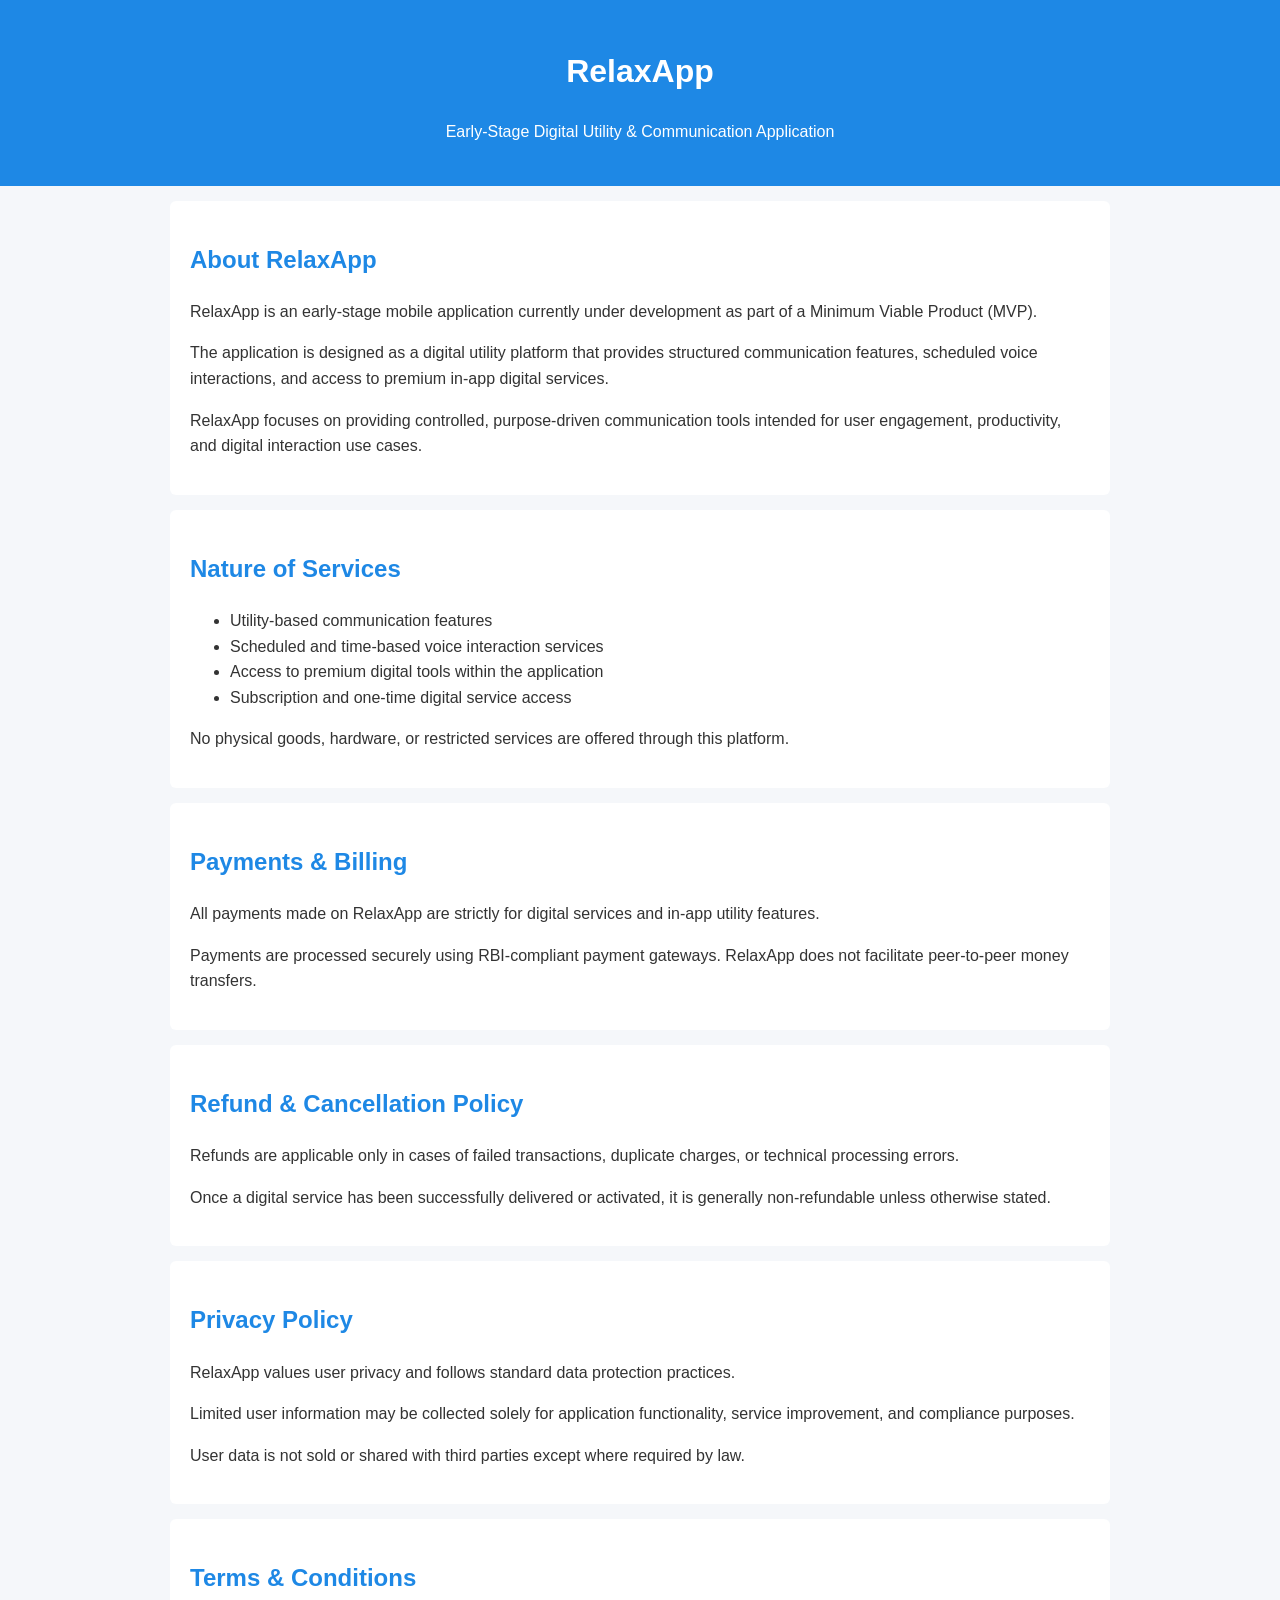
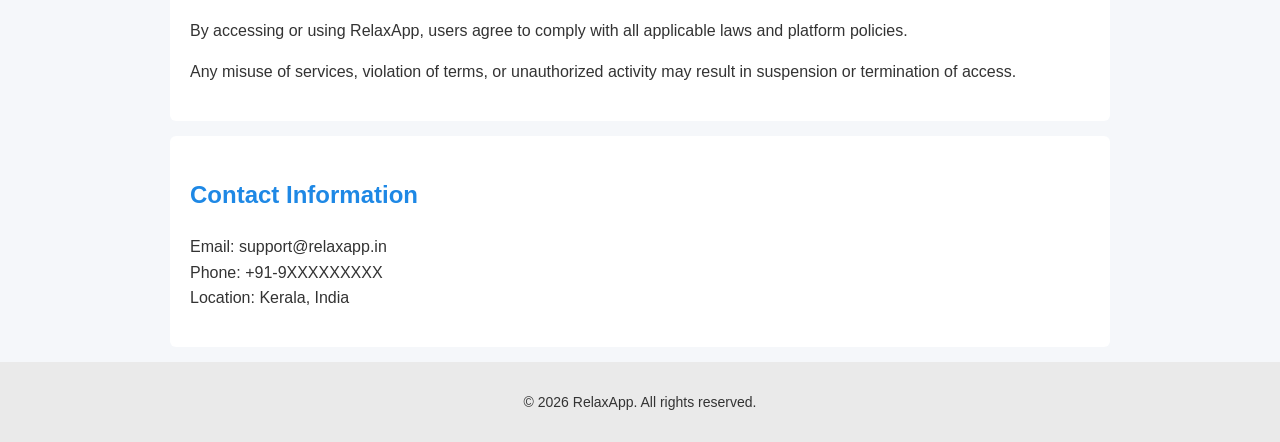
==== index.html @ 4174beee "t" ====
<!DOCTYPE html>
<html lang="en">
<head>
  <meta charset="UTF-8" />
  <meta name="viewport" content="width=device-width, initial-scale=1.0"/>
  <title>RelaxApp – Digital Utility Services</title>
  <style>
    body {
      font-family: Arial, sans-serif;
      background: #f5f7fa;
      margin: 0;
      padding: 0;
      color: #333;
      line-height: 1.6;
    }
    header {
      background: #1e88e5;
      color: #fff;
      padding: 25px;
      text-align: center;
    }
    section {
      max-width: 900px;
      margin: 15px auto;
      background: #fff;
      padding: 20px;
      border-radius: 6px;
    }
    h2 {
      color: #1e88e5;
    }
    footer {
      background: #eaeaea;
      text-align: center;
      padding: 15px;
      font-size: 14px;
    }
  </style>
</head>
<body>

<header>
  <h1>RelaxApp</h1>
  <p>Early-Stage Digital Utility & Communication Application</p>
</header>

<section>
  <h2>About RelaxApp</h2>
  <p>
    RelaxApp is an early-stage mobile application currently under development as part of a Minimum Viable Product (MVP).
  </p>
  <p>
    The application is designed as a digital utility platform that provides structured communication features, scheduled voice interactions, and access to premium in-app digital services.
  </p>
  <p>
    RelaxApp focuses on providing controlled, purpose-driven communication tools intended for user engagement, productivity, and digital interaction use cases.
  </p>
</section>

<section>
  <h2>Nature of Services</h2>
  <ul>
    <li>Utility-based communication features</li>
    <li>Scheduled and time-based voice interaction services</li>
    <li>Access to premium digital tools within the application</li>
    <li>Subscription and one-time digital service access</li>
  </ul>
  <p>
    No physical goods, hardware, or restricted services are offered through this platform.
  </p>
</section>

<section>
  <h2>Payments & Billing</h2>
  <p>
    All payments made on RelaxApp are strictly for digital services and in-app utility features.
  </p>
  <p>
    Payments are processed securely using RBI-compliant payment gateways. RelaxApp does not facilitate peer-to-peer money transfers.
  </p>
</section>

<section>
  <h2>Refund & Cancellation Policy</h2>
  <p>
    Refunds are applicable only in cases of failed transactions, duplicate charges, or technical processing errors.
  </p>
  <p>
    Once a digital service has been successfully delivered or activated, it is generally non-refundable unless otherwise stated.
  </p>
</section>

<section>
  <h2>Privacy Policy</h2>
  <p>
    RelaxApp values user privacy and follows standard data protection practices.
  </p>
  <p>
    Limited user information may be collected solely for application functionality, service improvement, and compliance purposes.
  </p>
  <p>
    User data is not sold or shared with third parties except where required by law.
  </p>
</section>

<section>
  <h2>Terms & Conditions</h2>
  <p>
    By accessing or using RelaxApp, users agree to comply with all applicable laws and platform policies.
  </p>
  <p>
    Any misuse of services, violation of terms, or unauthorized activity may result in suspension or termination of access.
  </p>
</section>

<section>
  <h2>Contact Information</h2>
  <p>
    Email: support@relaxapp.in<br/>
    Phone: +91-9XXXXXXXXX<br/>
    Location: Kerala, India
  </p>
</section>

<footer>
  <p>© 2026 RelaxApp. All rights reserved.</p>
</footer>

</body>
</html>
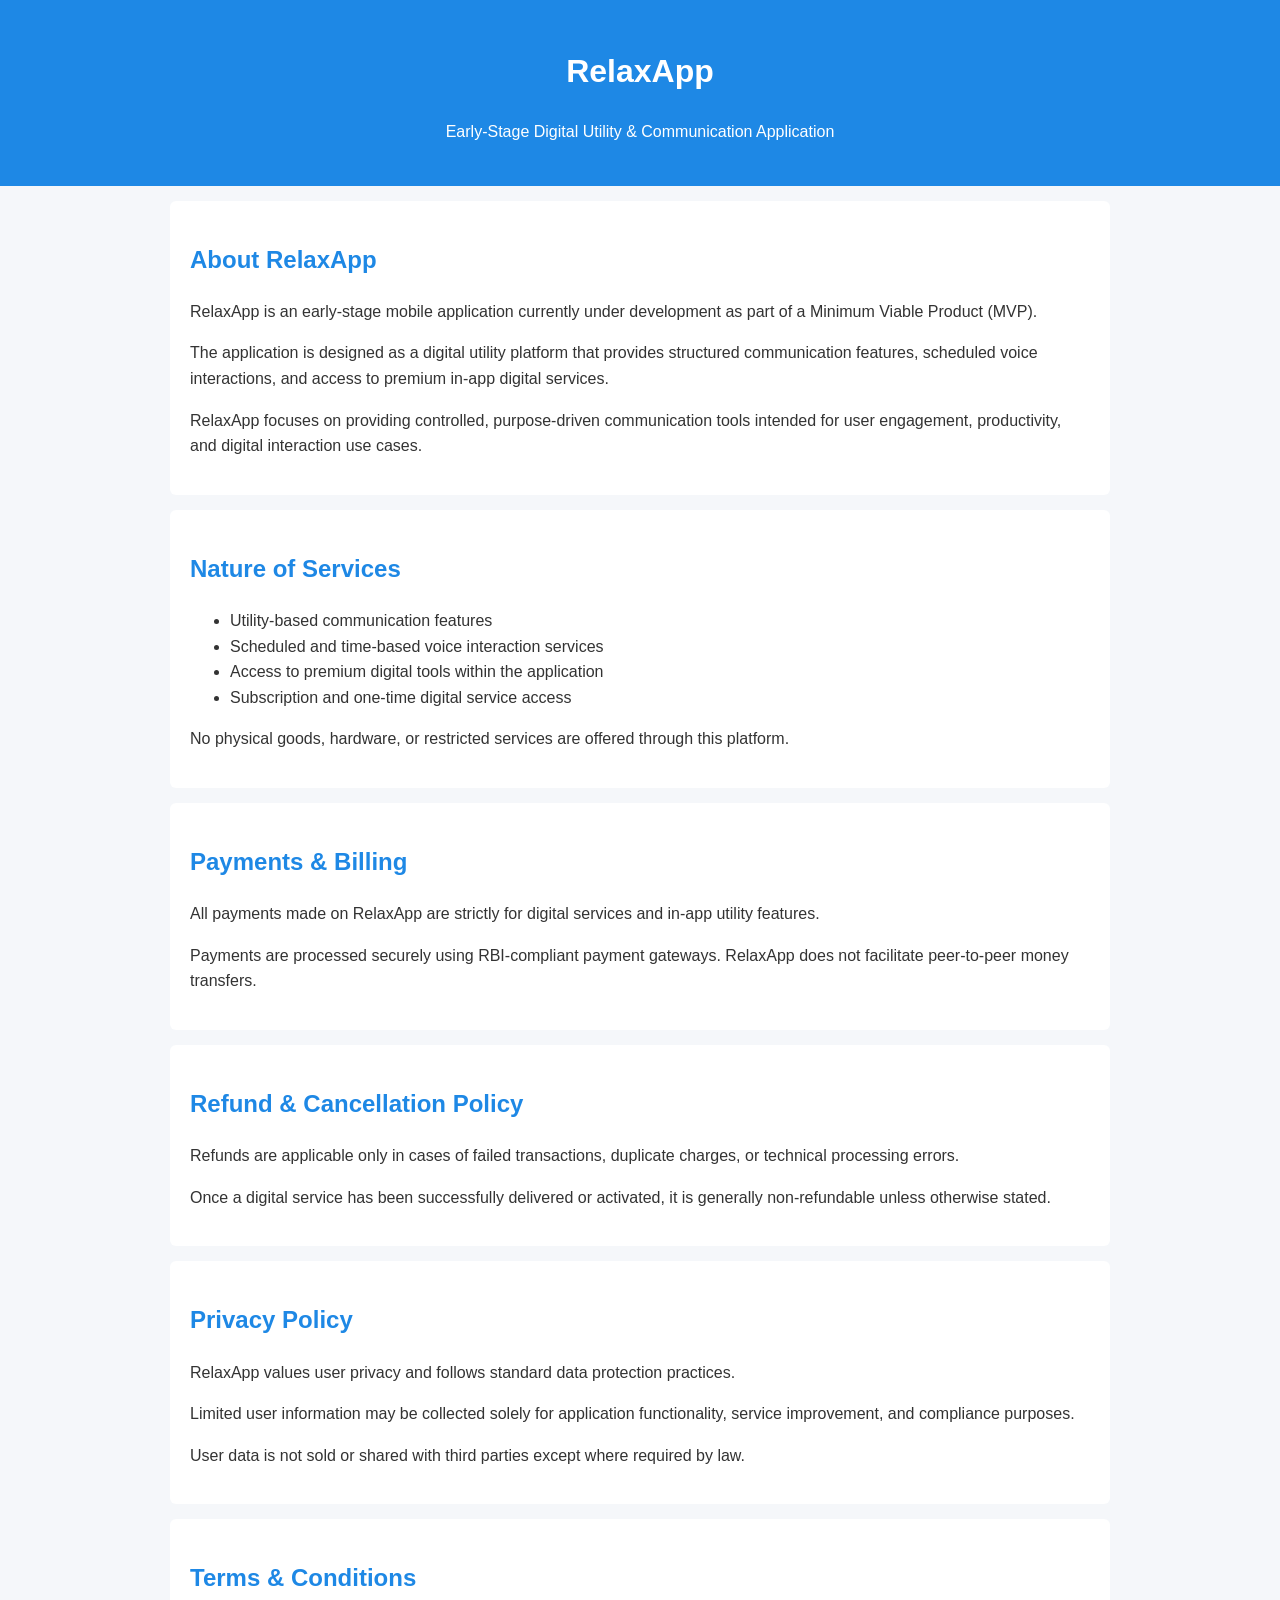
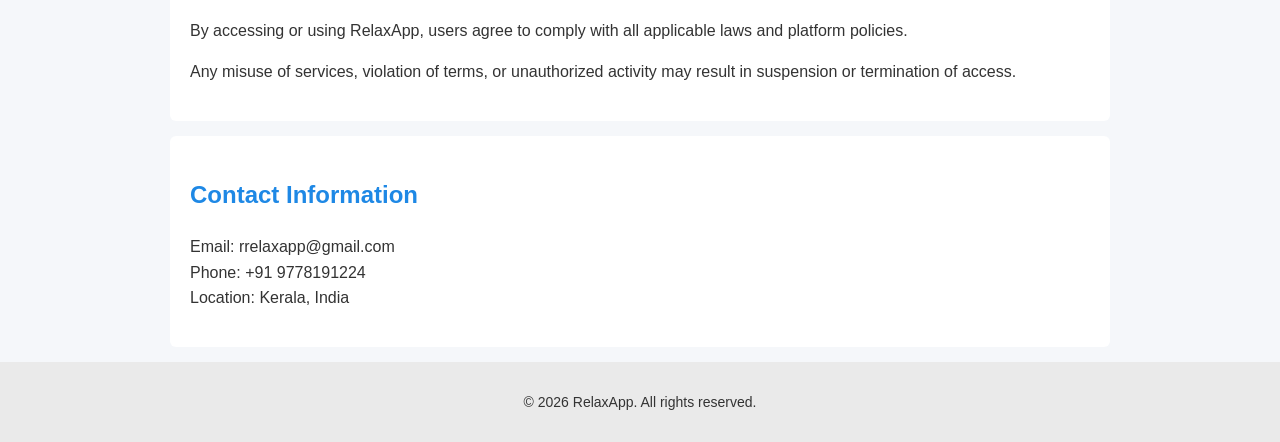
==== commit 6449595f: "Update contact information in index.html" ====
--- a/index.html
+++ b/index.html
@@ -116,8 +116,8 @@
 <section>
   <h2>Contact Information</h2>
   <p>
-    Email: support@relaxapp.in<br/>
-    Phone: +91-9XXXXXXXXX<br/>
+    Email: rrelaxapp@gmail.com<br/>
+    Phone: +91 9778191224<br/>
     Location: Kerala, India
   </p>
 </section>
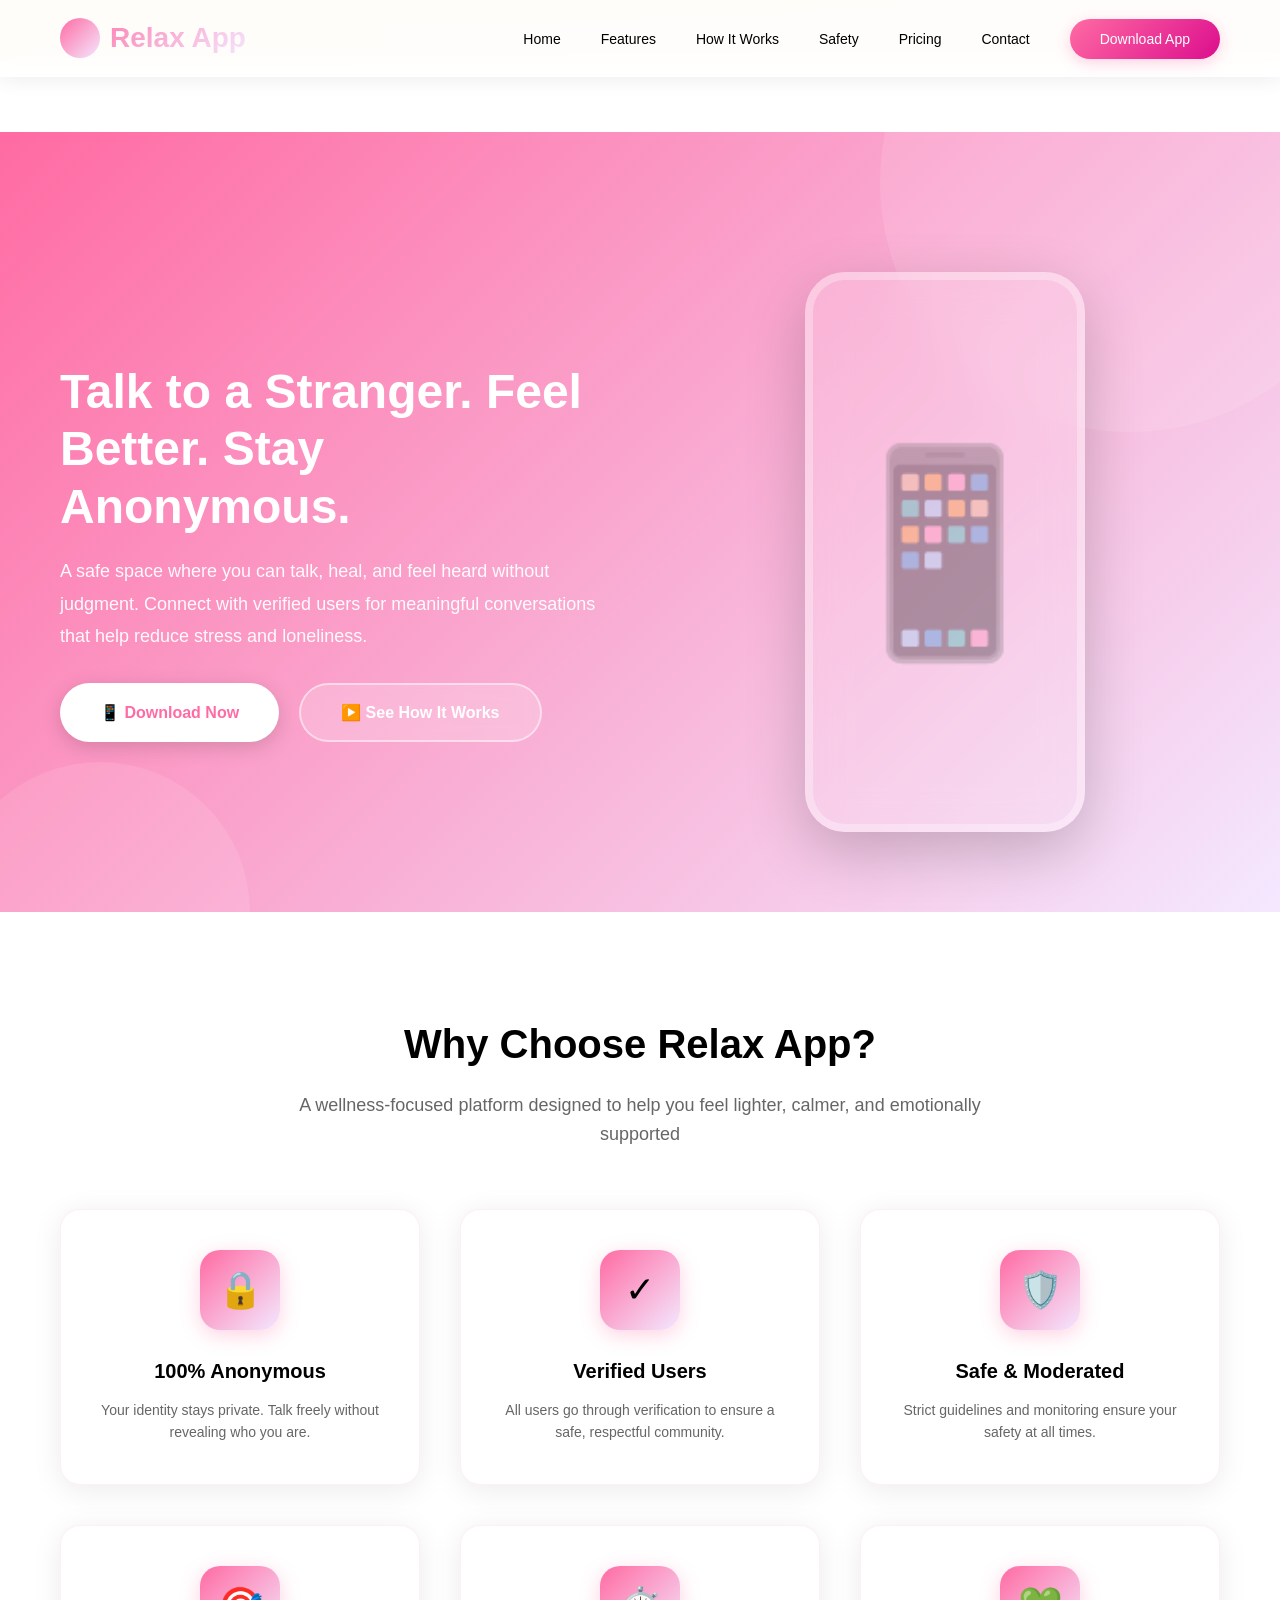
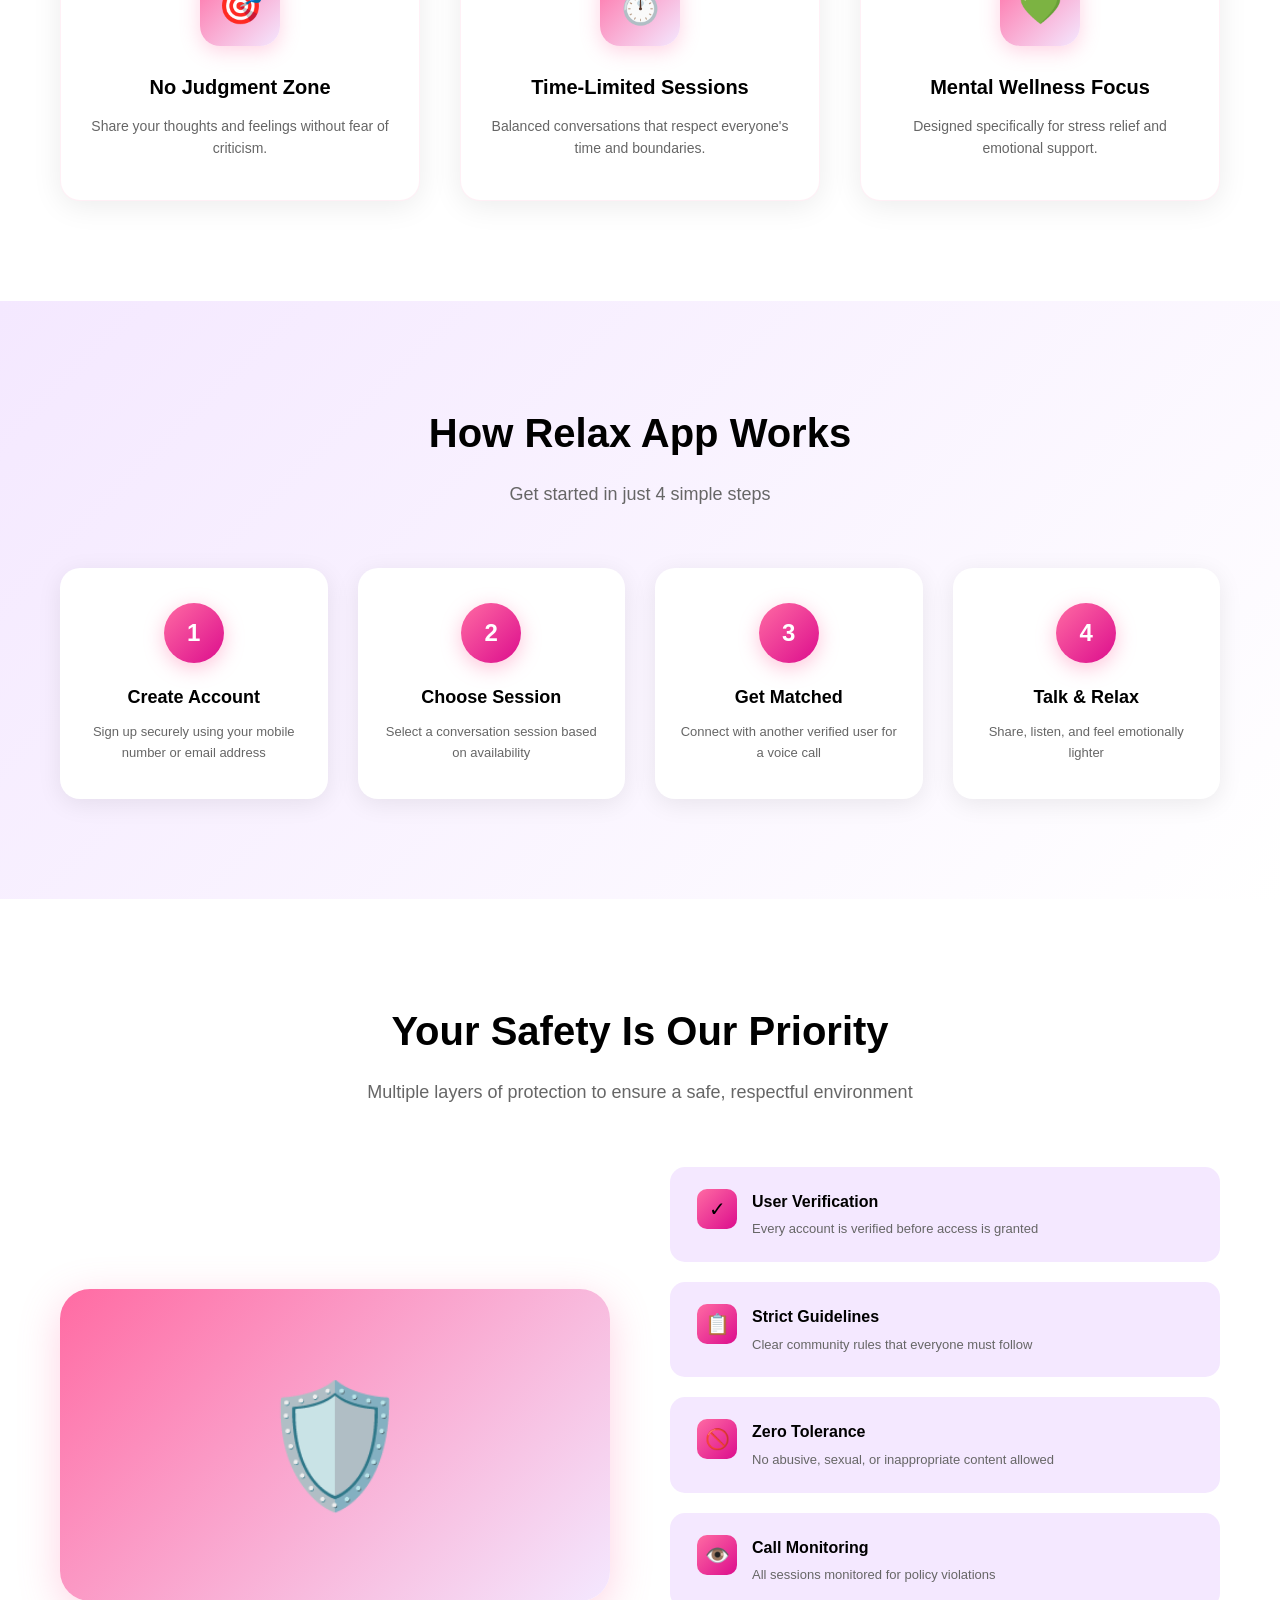
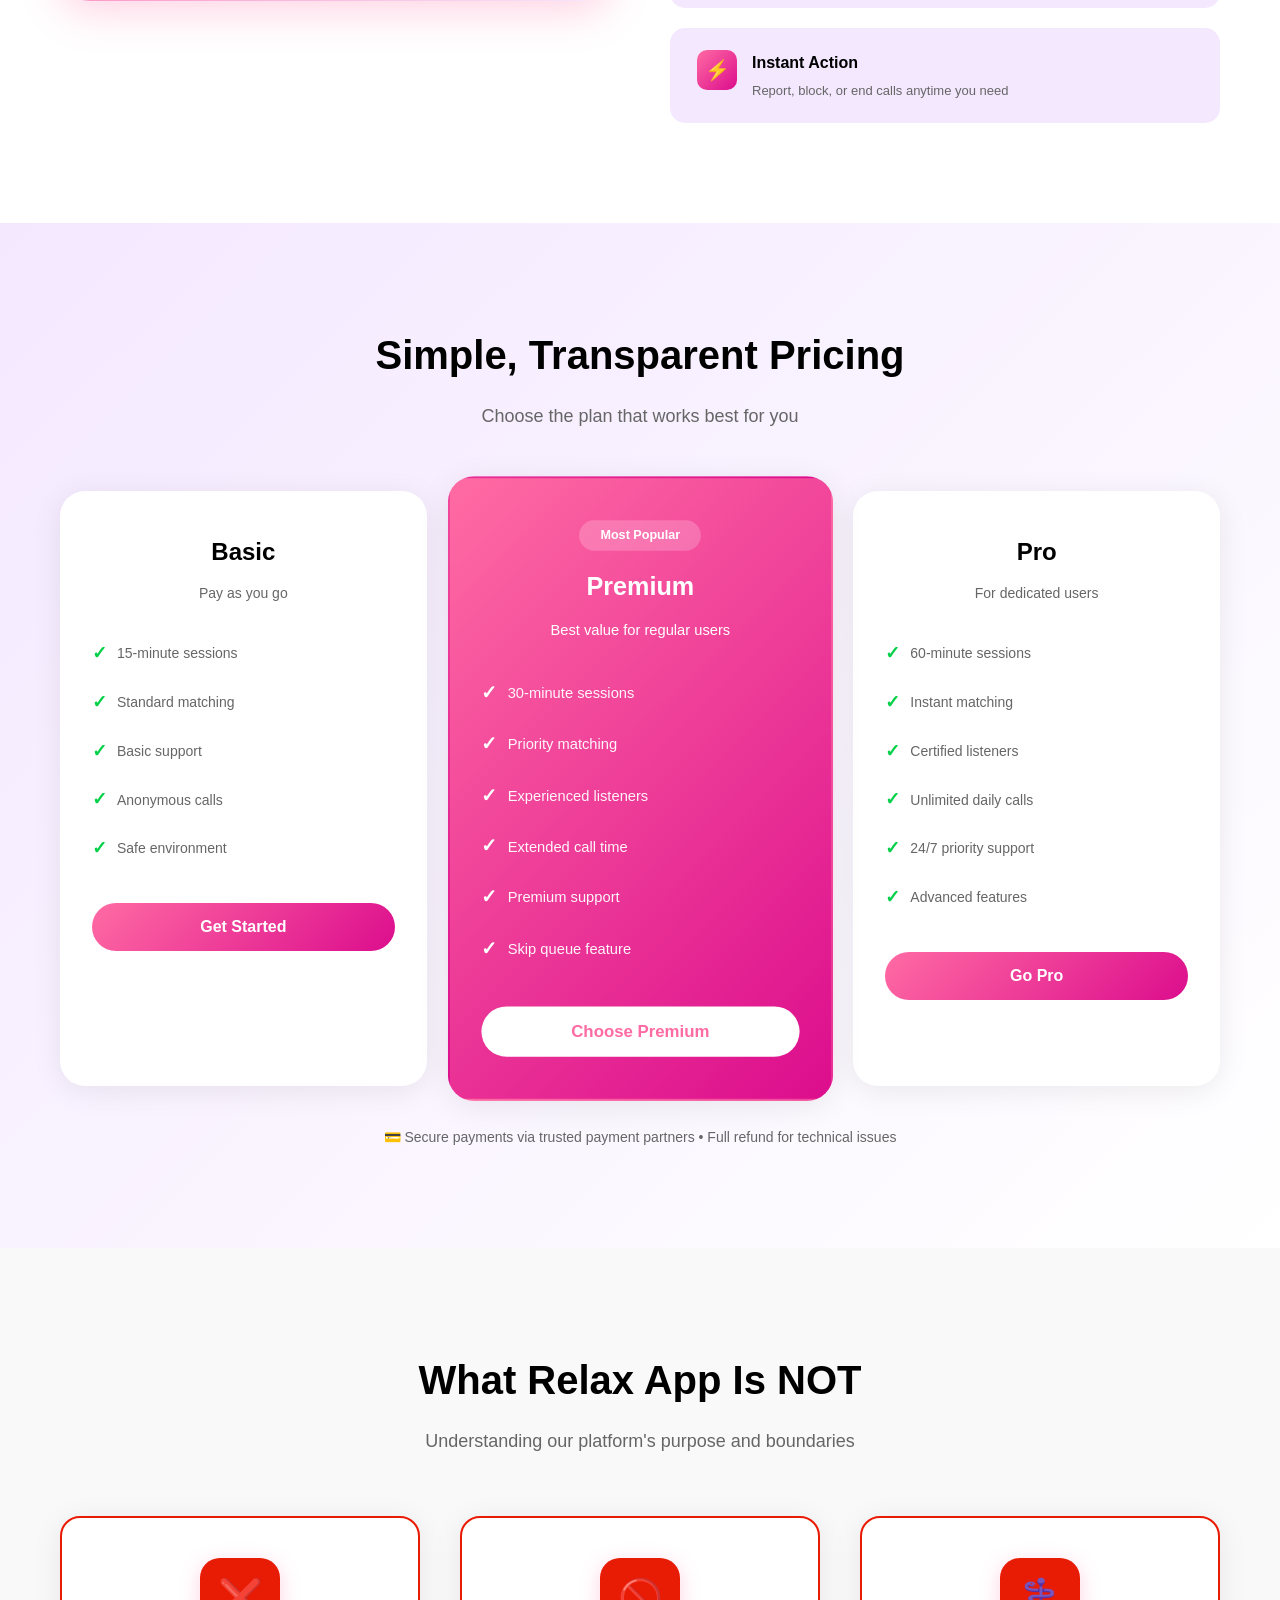
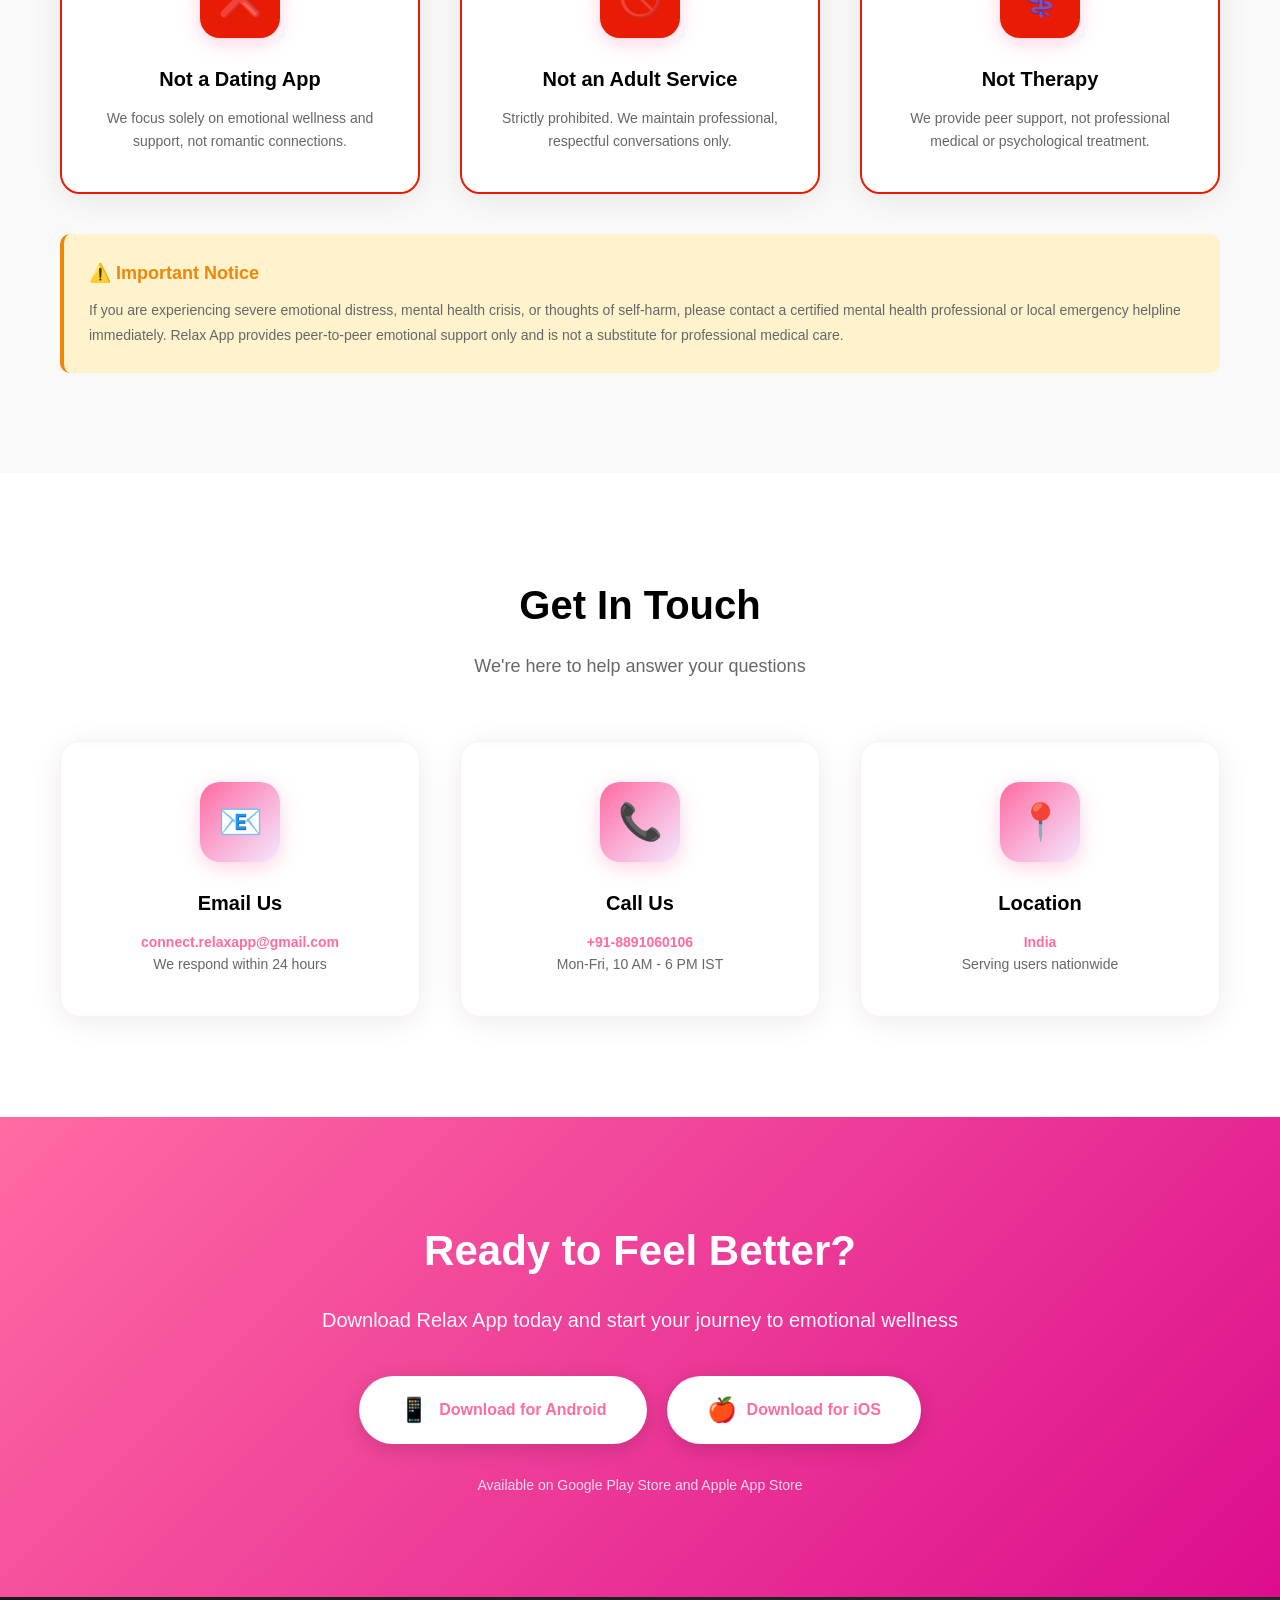
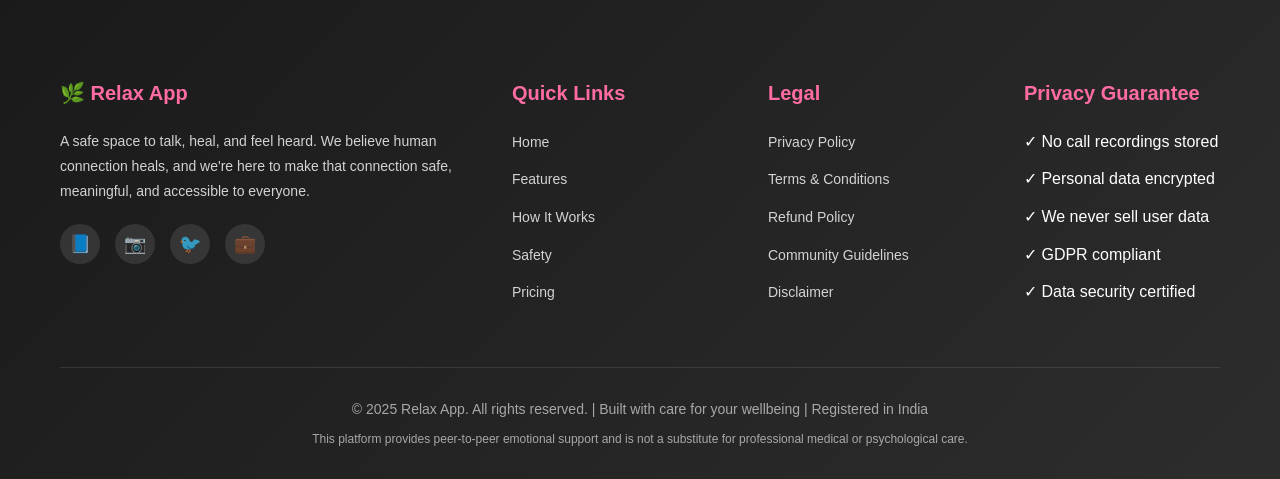
==== commit 29750031: "Change greeting from 'Hello' to 'Goodbye'new" ====
--- a/index.html
+++ b/index.html
@@ -1,130 +1,1138 @@
 <!DOCTYPE html>
 <html lang="en">
 <head>
-  <meta charset="UTF-8" />
-  <meta name="viewport" content="width=device-width, initial-scale=1.0"/>
-  <title>RelaxApp – Digital Utility Services</title>
-  <style>
-    body {
-      font-family: Arial, sans-serif;
-      background: #f5f7fa;
-      margin: 0;
-      padding: 0;
-      color: #333;
-      line-height: 1.6;
-    }
-    header {
-      background: #1e88e5;
-      color: #fff;
-      padding: 25px;
-      text-align: center;
-    }
-    section {
-      max-width: 900px;
-      margin: 15px auto;
-      background: #fff;
-      padding: 20px;
-      border-radius: 6px;
-    }
-    h2 {
-      color: #1e88e5;
-    }
-    footer {
-      background: #eaeaea;
-      text-align: center;
-      padding: 15px;
-      font-size: 14px;
-    }
-  </style>
+    <meta charset="UTF-8">
+    <meta name="viewport" content="width=device-width, initial-scale=1.0">
+    <title>Relax App - Anonymous Wellness Calls</title>
+    <style>
+        * {
+            margin: 0;
+            padding: 0;
+            box-sizing: border-box;
+        }
+        
+        body {
+            font-family: 'Poppins', -apple-system, BlinkMacSystemFont, 'Segoe UI', Roboto, sans-serif;
+            line-height: 1.6;
+            color: #000000;
+            background: #ffffff;
+            overflow-x: hidden;
+        }
+        
+        .container {
+            max-width: 1200px;
+            margin: 0 auto;
+            padding: 0 20px;
+        }
+        
+        /* Header */
+        header {
+            background: rgba(255, 255, 255, 0.98);
+            box-shadow: 0 2px 20px rgba(0,0,0,0.08);
+            position: fixed;
+            width: 100%;
+            top: 0;
+            z-index: 1000;
+            backdrop-filter: blur(10px);
+        }
+        
+        nav {
+            display: flex;
+            justify-content: space-between;
+            align-items: center;
+            padding: 1rem 0;
+        }
+        
+        .logo {
+            font-size: 28px;
+            font-weight: 700;
+            background: linear-gradient(135deg, #FF6BA3 0%, #F4E8FF 100%);
+            -webkit-background-clip: text;
+            -webkit-text-fill-color: transparent;
+            background-clip: text;
+            display: flex;
+            align-items: center;
+            gap: 10px;
+        }
+        
+        .logo-icon {
+            width: 40px;
+            height: 40px;
+            background: linear-gradient(135deg, #FF6BA3 0%, #F4E8FF 100%);
+            border-radius: 50%;
+            display: flex;
+            align-items: center;
+            justify-content: center;
+            color: white;
+            font-size: 20px;
+        }
+        
+        .nav-links {
+            display: flex;
+            gap: 2.5rem;
+            list-style: none;
+            align-items: center;
+        }
+        
+        .nav-links a {
+            color: #000000;
+            text-decoration: none;
+            font-weight: 500;
+            font-size: 14px;
+            transition: all 0.3s;
+            position: relative;
+        }
+        
+        .nav-links a:hover {
+            color: #FF6BA3;
+        }
+        
+        .nav-links a::after {
+            content: '';
+            position: absolute;
+            width: 0;
+            height: 2px;
+            bottom: -5px;
+            left: 50%;
+            background: #FF6BA3;
+            transition: all 0.3s;
+            transform: translateX(-50%);
+        }
+        
+        .nav-links a:hover::after {
+            width: 100%;
+        }
+        
+        .download-btn {
+            background: linear-gradient(135deg, #FF6BA3 0%, #dc0d8d 100%);
+            color: white !important;
+            padding: 12px 30px;
+            border-radius: 50px;
+            font-weight: 600;
+            box-shadow: 0 4px 15px rgba(255, 107, 163, 0.3);
+            transition: all 0.3s;
+        }
+        
+        .download-btn:hover {
+            transform: translateY(-2px);
+            box-shadow: 0 6px 20px rgba(255, 107, 163, 0.4);
+        }
+        
+        .download-btn::after {
+            display: none;
+        }
+        
+        /* Mobile Menu Toggle */
+        .menu-toggle {
+            display: none;
+            flex-direction: column;
+            cursor: pointer;
+            gap: 5px;
+        }
+        
+        .menu-toggle span {
+            width: 25px;
+            height: 3px;
+            background: #FF6BA3;
+            border-radius: 3px;
+            transition: 0.3s;
+        }
+        
+        /* Hero Section */
+        .hero {
+            background: linear-gradient(135deg, #FF6BA3 0%, #F4E8FF 100%);
+            padding: 140px 0 80px;
+            margin-top: 70px;
+            position: relative;
+            overflow: hidden;
+        }
+        
+        .hero::before {
+            content: '';
+            position: absolute;
+            width: 500px;
+            height: 500px;
+            background: rgba(255, 255, 255, 0.1);
+            border-radius: 50%;
+            top: -200px;
+            right: -100px;
+        }
+        
+        .hero::after {
+            content: '';
+            position: absolute;
+            width: 300px;
+            height: 300px;
+            background: rgba(255, 255, 255, 0.1);
+            border-radius: 50%;
+            bottom: -150px;
+            left: -50px;
+        }
+        
+        .hero-content {
+            display: grid;
+            grid-template-columns: 1fr 1fr;
+            gap: 60px;
+            align-items: center;
+            position: relative;
+            z-index: 1;
+        }
+        
+        .hero-text h1 {
+            font-size: 48px;
+            font-weight: 700;
+            color: #ffffff;
+            margin-bottom: 20px;
+            line-height: 1.2;
+        }
+        
+        .hero-text p {
+            font-size: 18px;
+            color: rgba(255, 255, 255, 0.95);
+            margin-bottom: 30px;
+            line-height: 1.8;
+        }
+        
+        .hero-buttons {
+            display: flex;
+            gap: 20px;
+            flex-wrap: wrap;
+        }
+        
+        .btn-primary {
+            background: #ffffff;
+            color: #FF6BA3;
+            padding: 15px 40px;
+            border-radius: 50px;
+            font-weight: 600;
+            text-decoration: none;
+            display: inline-flex;
+            align-items: center;
+            gap: 10px;
+            box-shadow: 0 5px 20px rgba(0, 0, 0, 0.15);
+            transition: all 0.3s;
+            font-size: 16px;
+        }
+        
+        .btn-primary:hover {
+            transform: translateY(-3px);
+            box-shadow: 0 8px 25px rgba(0, 0, 0, 0.2);
+        }
+        
+        .btn-secondary {
+            background: rgba(255, 255, 255, 0.2);
+            color: #ffffff;
+            padding: 15px 40px;
+            border-radius: 50px;
+            font-weight: 600;
+            text-decoration: none;
+            display: inline-flex;
+            align-items: center;
+            gap: 10px;
+            border: 2px solid rgba(255, 255, 255, 0.5);
+            transition: all 0.3s;
+            backdrop-filter: blur(10px);
+            font-size: 16px;
+        }
+        
+        .btn-secondary:hover {
+            background: rgba(255, 255, 255, 0.3);
+            border-color: #ffffff;
+        }
+        
+        .hero-image {
+            position: relative;
+            display: flex;
+            justify-content: center;
+            align-items: center;
+        }
+        
+        .phone-mockup {
+            width: 280px;
+            height: 560px;
+            background: rgba(255, 255, 255, 0.15);
+            border-radius: 40px;
+            border: 8px solid rgba(255, 255, 255, 0.3);
+            backdrop-filter: blur(20px);
+            box-shadow: 0 20px 60px rgba(0, 0, 0, 0.2);
+            display: flex;
+            align-items: center;
+            justify-content: center;
+            position: relative;
+            overflow: hidden;
+        }
+        
+        .phone-mockup::before {
+            content: '📱';
+            font-size: 200px;
+            opacity: 0.3;
+        }
+        
+        /* Features Section */
+        .features {
+            padding: 100px 0;
+            background: #ffffff;
+        }
+        
+        .section-header {
+            text-align: center;
+            margin-bottom: 60px;
+        }
+        
+        .section-title {
+            font-size: 40px;
+            font-weight: 700;
+            color: #000000;
+            margin-bottom: 15px;
+        }
+        
+        .section-subtitle {
+            font-size: 18px;
+            color: #666666;
+            max-width: 700px;
+            margin: 0 auto;
+        }
+        
+        .features-grid {
+            display: grid;
+            grid-template-columns: repeat(3, 1fr);
+            gap: 40px;
+        }
+        
+        .feature-card {
+            background: #ffffff;
+            padding: 40px 30px;
+            border-radius: 20px;
+            text-align: center;
+            box-shadow: 0 5px 30px rgba(0, 0, 0, 0.08);
+            transition: all 0.3s;
+            border: 1px solid rgba(255, 107, 163, 0.1);
+        }
+        
+        .feature-card:hover {
+            transform: translateY(-10px);
+            box-shadow: 0 15px 40px rgba(255, 107, 163, 0.2);
+            border-color: #FF6BA3;
+        }
+        
+        .feature-icon {
+            width: 80px;
+            height: 80px;
+            background: linear-gradient(135deg, #FF6BA3 0%, #F4E8FF 100%);
+            border-radius: 20px;
+            display: flex;
+            align-items: center;
+            justify-content: center;
+            font-size: 36px;
+            margin: 0 auto 25px;
+            box-shadow: 0 5px 20px rgba(255, 107, 163, 0.3);
+        }
+        
+        .feature-card h3 {
+            font-size: 20px;
+            font-weight: 600;
+            margin-bottom: 12px;
+            color: #000000;
+        }
+        
+        .feature-card p {
+            font-size: 14px;
+            color: #666666;
+            line-height: 1.6;
+        }
+        
+        /* How It Works */
+        .how-it-works {
+            padding: 100px 0;
+            background: linear-gradient(135deg, #F4E8FF 0%, #ffffff 100%);
+        }
+        
+        .steps-container {
+            display: grid;
+            grid-template-columns: repeat(4, 1fr);
+            gap: 30px;
+            margin-top: 60px;
+        }
+        
+        .step-card {
+            background: #ffffff;
+            padding: 35px 25px;
+            border-radius: 20px;
+            text-align: center;
+            position: relative;
+            box-shadow: 0 5px 25px rgba(0, 0, 0, 0.08);
+            transition: all 0.3s;
+        }
+        
+        .step-card:hover {
+            transform: translateY(-5px);
+            box-shadow: 0 10px 35px rgba(255, 107, 163, 0.2);
+        }
+        
+        .step-number {
+            width: 60px;
+            height: 60px;
+            background: linear-gradient(135deg, #FF6BA3 0%, #dc0d8d 100%);
+            color: white;
+            border-radius: 50%;
+            display: flex;
+            align-items: center;
+            justify-content: center;
+            font-size: 24px;
+            font-weight: 700;
+            margin: 0 auto 20px;
+            box-shadow: 0 5px 20px rgba(255, 107, 163, 0.4);
+        }
+        
+        .step-card h3 {
+            font-size: 18px;
+            font-weight: 600;
+            margin-bottom: 10px;
+            color: #000000;
+        }
+        
+        .step-card p {
+            font-size: 13px;
+            color: #666666;
+            line-height: 1.6;
+        }
+        
+        /* Safety Section */
+        .safety {
+            padding: 100px 0;
+            background: #ffffff;
+        }
+        
+        .safety-content {
+            display: grid;
+            grid-template-columns: 1fr 1fr;
+            gap: 60px;
+            align-items: center;
+            margin-top: 40px;
+        }
+        
+        .safety-image {
+            background: linear-gradient(135deg, #FF6BA3 0%, #F4E8FF 100%);
+            border-radius: 30px;
+            padding: 60px;
+            display: flex;
+            align-items: center;
+            justify-content: center;
+            font-size: 120px;
+            box-shadow: 0 10px 40px rgba(255, 107, 163, 0.3);
+        }
+        
+        .safety-features {
+            display: grid;
+            gap: 20px;
+        }
+        
+        .safety-item {
+            background: #F4E8FF;
+            padding: 20px 25px;
+            border-radius: 15px;
+            display: flex;
+            align-items: flex-start;
+            gap: 15px;
+            transition: all 0.3s;
+            border: 2px solid transparent;
+        }
+        
+        .safety-item:hover {
+            border-color: #FF6BA3;
+            transform: translateX(5px);
+        }
+        
+        .safety-item-icon {
+            width: 40px;
+            height: 40px;
+            background: linear-gradient(135deg, #FF6BA3 0%, #dc0d8d 100%);
+            border-radius: 10px;
+            display: flex;
+            align-items: center;
+            justify-content: center;
+            flex-shrink: 0;
+            font-size: 20px;
+        }
+        
+        .safety-item h4 {
+            font-size: 16px;
+            font-weight: 600;
+            margin-bottom: 5px;
+            color: #000000;
+        }
+        
+        .safety-item p {
+            font-size: 13px;
+            color: #666666;
+        }
+        
+        /* Pricing Section */
+        .pricing {
+            padding: 100px 0;
+            background: linear-gradient(135deg, #F4E8FF 0%, #ffffff 100%);
+        }
+        
+        .pricing-cards {
+            display: grid;
+            grid-template-columns: repeat(3, 1fr);
+            gap: 30px;
+            margin-top: 60px;
+        }
+        
+        .pricing-card {
+            background: #ffffff;
+            border-radius: 25px;
+            padding: 40px 30px;
+            text-align: center;
+            box-shadow: 0 5px 30px rgba(0, 0, 0, 0.08);
+            transition: all 0.3s;
+            border: 2px solid transparent;
+        }
+        
+        .pricing-card:hover {
+            transform: translateY(-10px);
+            box-shadow: 0 15px 40px rgba(255, 107, 163, 0.2);
+            border-color: #FF6BA3;
+        }
+        
+        .pricing-card.featured {
+            background: linear-gradient(135deg, #FF6BA3 0%, #dc0d8d 100%);
+            color: white;
+            transform: scale(1.05);
+        }
+        
+        .pricing-card.featured h3,
+        .pricing-card.featured p,
+        .pricing-card.featured .price {
+            color: white;
+        }
+        
+        .pricing-badge {
+            background: rgba(255, 255, 255, 0.2);
+            color: white;
+            padding: 5px 20px;
+            border-radius: 20px;
+            font-size: 12px;
+            font-weight: 600;
+            display: inline-block;
+            margin-bottom: 15px;
+        }
+        
+        .pricing-card h3 {
+            font-size: 24px;
+            font-weight: 700;
+            margin-bottom: 10px;
+            color: #000000;
+        }
+        
+        .price {
+            font-size: 14px;
+            color: #666666;
+            margin-bottom: 25px;
+        }
+        
+        .pricing-features {
+            list-style: none;
+            margin-bottom: 30px;
+            text-align: left;
+        }
+        
+        .pricing-features li {
+            padding: 10px 0;
+            font-size: 14px;
+            color: #666666;
+            display: flex;
+            align-items: center;
+            gap: 10px;
+        }
+        
+        .pricing-card.featured .pricing-features li {
+            color: rgba(255, 255, 255, 0.95);
+        }
+        
+        .pricing-features li:before {
+            content: "✓";
+            color: #06D049;
+            font-weight: bold;
+            font-size: 18px;
+        }
+        
+        .pricing-card.featured .pricing-features li:before {
+            color: white;
+        }
+        
+        .pricing-btn {
+            width: 100%;
+            background: linear-gradient(135deg, #FF6BA3 0%, #dc0d8d 100%);
+            color: white;
+            padding: 15px 30px;
+            border-radius: 50px;
+            font-weight: 600;
+            border: none;
+            cursor: pointer;
+            font-size: 16px;
+            transition: all 0.3s;
+        }
+        
+        .pricing-card.featured .pricing-btn {
+            background: white;
+            color: #FF6BA3;
+        }
+        
+        .pricing-btn:hover {
+            transform: scale(1.05);
+            box-shadow: 0 5px 20px rgba(0, 0, 0, 0.2);
+        }
+        
+        /* Footer */
+        footer {
+            background: linear-gradient(135deg, #1a1a1a 0%, #2d2d2d 100%);
+            color: white;
+            padding: 80px 0 30px;
+        }
+        
+        .footer-content {
+            display: grid;
+            grid-template-columns: 2fr 1fr 1fr 1fr;
+            gap: 60px;
+            margin-bottom: 50px;
+        }
+        
+        .footer-section h3 {
+            font-size: 20px;
+            font-weight: 600;
+            margin-bottom: 20px;
+            color: #FF6BA3;
+        }
+        
+        .footer-section p {
+            font-size: 14px;
+            color: rgba(255, 255, 255, 0.8);
+            line-height: 1.8;
+            margin-bottom: 20px;
+        }
+        
+        .footer-section ul {
+            list-style: none;
+        }
+        
+        .footer-section ul li {
+            margin-bottom: 12px;
+        }
+        
+        .footer-section a {
+            color: rgba(255, 255, 255, 0.8);
+            text-decoration: none;
+            font-size: 14px;
+            transition: all 0.3s;
+        }
+        
+        .footer-section a:hover {
+            color: #FF6BA3;
+            padding-left: 5px;
+        }
+        
+        .social-links {
+            display: flex;
+            gap: 15px;
+            margin-top: 20px;
+        }
+        
+        .social-links a {
+            width: 40px;
+            height: 40px;
+            background: rgba(255, 255, 255, 0.1);
+            border-radius: 50%;
+            display: flex;
+            align-items: center;
+            justify-content: center;
+            font-size: 18px;
+            transition: all 0.3s;
+        }
+        
+        .social-links a:hover {
+            background: #FF6BA3;
+            transform: translateY(-3px);
+        }
+        
+        .footer-bottom {
+            border-top: 1px solid rgba(255, 255, 255, 0.1);
+            padding-top: 30px;
+            text-align: center;
+            font-size: 14px;
+            color: rgba(255, 255, 255, 0.6);
+        }
+        
+        /* Disclaimer Banner */
+        .disclaimer-banner {
+            background: linear-gradient(135deg, #F08605 0%, #ff9f3d 100%);
+            padding: 20px 0;
+            text-align: center;
+            color: white;
+        }
+        
+        .disclaimer-banner p {
+            font-size: 14px;
+            font-weight: 500;
+        }
+        
+        /* Responsive */
+        @media (max-width: 968px) {
+            .menu-toggle {
+                display: flex;
+            }
+            
+            .nav-links {
+                position: fixed;
+                top: 70px;
+                right: -100%;
+                background: white;
+                flex-direction: column;
+                width: 250px;
+                padding: 30px;
+                box-shadow: -5px 0 20px rgba(0,0,0,0.1);
+                transition: 0.3s;
+                height: calc(100vh - 70px);
+            }
+            
+            .nav-links.active {
+                right: 0;
+            }
+            
+            .hero-content {
+                grid-template-columns: 1fr;
+                text-align: center;
+            }
+            
+            .hero-text h1 {
+                font-size: 36px;
+            }
+            
+            .hero-image {
+                display: none;
+            }
+            
+            .features-grid,
+            .pricing-cards {
+                grid-template-columns: 1fr;
+            }
+            
+            .steps-container {
+                grid-template-columns: 1fr 1fr;
+            }
+            
+            .safety-content,
+            .footer-content {
+                grid-template-columns: 1fr;
+            }
+        }
+    </style>
 </head>
 <body>
-
-<header>
-  <h1>RelaxApp</h1>
-  <p>Early-Stage Digital Utility & Communication Application</p>
-</header>
-
-<section>
-  <h2>About RelaxApp</h2>
-  <p>
-    RelaxApp is an early-stage mobile application currently under development as part of a Minimum Viable Product (MVP).
-  </p>
-  <p>
-    The application is designed as a digital utility platform that provides structured communication features, scheduled voice interactions, and access to premium in-app digital services.
-  </p>
-  <p>
-    RelaxApp focuses on providing controlled, purpose-driven communication tools intended for user engagement, productivity, and digital interaction use cases.
-  </p>
-</section>
-
-<section>
-  <h2>Nature of Services</h2>
-  <ul>
-    <li>Utility-based communication features</li>
-    <li>Scheduled and time-based voice interaction services</li>
-    <li>Access to premium digital tools within the application</li>
-    <li>Subscription and one-time digital service access</li>
-  </ul>
-  <p>
-    No physical goods, hardware, or restricted services are offered through this platform.
-  </p>
-</section>
-
-<section>
-  <h2>Payments & Billing</h2>
-  <p>
-    All payments made on RelaxApp are strictly for digital services and in-app utility features.
-  </p>
-  <p>
-    Payments are processed securely using RBI-compliant payment gateways. RelaxApp does not facilitate peer-to-peer money transfers.
-  </p>
-</section>
-
-<section>
-  <h2>Refund & Cancellation Policy</h2>
-  <p>
-    Refunds are applicable only in cases of failed transactions, duplicate charges, or technical processing errors.
-  </p>
-  <p>
-    Once a digital service has been successfully delivered or activated, it is generally non-refundable unless otherwise stated.
-  </p>
-</section>
-
-<section>
-  <h2>Privacy Policy</h2>
-  <p>
-    RelaxApp values user privacy and follows standard data protection practices.
-  </p>
-  <p>
-    Limited user information may be collected solely for application functionality, service improvement, and compliance purposes.
-  </p>
-  <p>
-    User data is not sold or shared with third parties except where required by law.
-  </p>
-</section>
-
-<section>
-  <h2>Terms & Conditions</h2>
-  <p>
-    By accessing or using RelaxApp, users agree to comply with all applicable laws and platform policies.
-  </p>
-  <p>
-    Any misuse of services, violation of terms, or unauthorized activity may result in suspension or termination of access.
-  </p>
-</section>
-
-<section>
-  <h2>Contact Information</h2>
-  <p>
-    Email: rrelaxapp@gmail.com<br/>
-    Phone: +91 9778191224<br/>
-    Location: Kerala, India
-  </p>
-</section>
-
-<footer>
-  <p>© 2026 RelaxApp. All rights reserved.</p>
-</footer>
-
+    <!-- Header -->
+    <header>
+        <div class="container">
+            <nav>
+                <div class="logo">
+                    <div class="logo-icon">🌿</div>
+                    Relax App
+                </div>
+                <ul class="nav-links" id="navLinks">
+                    <li><a href="#home">Home</a></li>
+                    <li><a href="#features">Features</a></li>
+                    <li><a href="#how-it-works">How It Works</a></li>
+                    <li><a href="#safety">Safety</a></li>
+                    <li><a href="#pricing">Pricing</a></li>
+                    <li><a href="#contact">Contact</a></li>
+                    <li><a href="#download" class="download-btn">Download App</a></li>
+                </ul>
+                <div class="menu-toggle" onclick="toggleMenu()">
+                    <span></span>
+                    <span></span>
+                    <span></span>
+                </div>
+            </nav>
+        </div>
+    </header>
+
+    <!-- Disclaimer Banner -->
+    <div class="disclaimer-banner">
+        <div class="container">
+            <p>⚠️ Not a therapy replacement • Professional support platform • For emotional wellness only</p>
+        </div>
+    </div>
+
+    <!-- Hero Section -->
+    <section id="home" class="hero">
+        <div class="container">
+            <div class="hero-content">
+                <div class="hero-text">
+                    <h1>Talk to a Stranger. Feel Better. Stay Anonymous.</h1>
+                    <p>A safe space where you can talk, heal, and feel heard without judgment. Connect with verified users for meaningful conversations that help reduce stress and loneliness.</p>
+                    <div class="hero-buttons">
+                        <a href="#download" class="btn-primary">📱 Download Now</a>
+                        <a href="#how-it-works" class="btn-secondary">▶️ See How It Works</a>
+                    </div>
+                </div>
+                <div class="hero-image">
+                    <div class="phone-mockup"></div>
+                </div>
+            </div>
+        </div>
+    </section>
+
+    <!-- Features Section -->
+    <section id="features" class="features">
+        <div class="container">
+            <div class="section-header">
+                <h2 class="section-title">Why Choose Relax App?</h2>
+                <p class="section-subtitle">A wellness-focused platform designed to help you feel lighter, calmer, and emotionally supported</p>
+            </div>
+            <div class="features-grid">
+                <div class="feature-card">
+                    <div class="feature-icon">🔒</div>
+                    <h3>100% Anonymous</h3>
+                    <p>Your identity stays private. Talk freely without revealing who you are.</p>
+                </div>
+                <div class="feature-card">
+                    <div class="feature-icon">✓</div>
+                    <h3>Verified Users</h3>
+                    <p>All users go through verification to ensure a safe, respectful community.</p>
+                </div>
+                <div class="feature-card">
+                    <div class="feature-icon">🛡️</div>
+                    <h3>Safe & Moderated</h3>
+                    <p>Strict guidelines and monitoring ensure your safety at all times.</p>
+                </div>
+                <div class="feature-card">
+                    <div class="feature-icon">🎯</div>
+                    <h3>No Judgment Zone</h3>
+                    <p>Share your thoughts and feelings without fear of criticism.</p>
+                </div>
+                <div class="feature-card">
+                    <div class="feature-icon">⏱️</div>
+                    <h3>Time-Limited Sessions</h3>
+                    <p>Balanced conversations that respect everyone's time and boundaries.</p>
+                </div>
+                <div class="feature-card">
+                    <div class="feature-icon">💚</div>
+                    <h3>Mental Wellness Focus</h3>
+                    <p>Designed specifically for stress relief and emotional support.</p>
+                </div>
+            </div>
+        </div>
+    </section>
+
+    <!-- How It Works -->
+    <section id="how-it-works" class="how-it-works">
+        <div class="container">
+            <div class="section-header">
+                <h2 class="section-title">How Relax App Works</h2>
+                <p class="section-subtitle">Get started in just 4 simple steps</p>
+            </div>
+            <div class="steps-container">
+                <div class="step-card">
+                    <div class="step-number">1</div>
+                    <h3>Create Account</h3>
+                    <p>Sign up securely using your mobile number or email address</p>
+                </div>
+                <div class="step-card">
+                    <div class="step-number">2</div>
+                    <h3>Choose Session</h3>
+                    <p>Select a conversation session based on availability</p>
+                </div>
+                <div class="step-card">
+                    <div class="step-number">3</div>
+                    <h3>Get Matched</h3>
+                    <p>Connect with another verified user for a voice call</p>
+                </div>
+                <div class="step-card">
+                    <div class="step-number">4</div>
+                    <h3>Talk & Relax</h3>
+                    <p>Share, listen, and feel emotionally lighter</p>
+                </div>
+            </div>
+        </div>
+    </section>
+
+    <!-- Safety Section -->
+    <section id="safety" class="safety">
+        <div class="container">
+            <div class="section-header">
+                <h2 class="section-title">Your Safety Is Our Priority</h2>
+                <p class="section-subtitle">Multiple layers of protection to ensure a safe, respectful environment</p>
+            </div>
+            <div class="safety-content">
+                <div class="safety-image">🛡️</div>
+                <div class="safety-features">
+                    <div class="safety-item">
+                        <div class="safety-item-icon">✓</div>
+                        <div>
+                            <h4>User Verification</h4>
+                            <p>Every account is verified before access is granted</p>
+                        </div>
+                    </div>
+                    <div class="safety-item">
+                        <div class="safety-item-icon">📋</div>
+                        <div>
+                            <h4>Strict Guidelines</h4>
+                            <p>Clear community rules that everyone must follow</p>
+                        </div>
+                    </div>
+                    <div class="safety-item">
+                        <div class="safety-item-icon">🚫</div>
+                        <div>
+                            <h4>Zero Tolerance</h4>
+                            <p>No abusive, sexual, or inappropriate content allowed</p>
+                        </div>
+                    </div>
+                    <div class="safety-item">
+                        <div class="safety-item-icon">👁️</div>
+                        <div>
+                            <h4>Call Monitoring</h4>
+                            <p>All sessions monitored for policy violations</p>
+                        </div>
+                    </div>
+                    <div class="safety-item">
+                        <div class="safety-item-icon">⚡</div>
+                        <div>
+                            <h4>Instant Action</h4>
+                            <p>Report, block, or end calls anytime you need</p>
+                        </div>
+                    </div>
+                </div>
+            </div>
+        </div>
+    </section>
+
+    <!-- Pricing Section -->
+    <section id="pricing" class="pricing">
+        <div class="container">
+            <div class="section-header">
+                <h2 class="section-title">Simple, Transparent Pricing</h2>
+                <p class="section-subtitle">Choose the plan that works best for you</p>
+            </div>
+            <div class="pricing-cards">
+                <div class="pricing-card">
+                    <h3>Basic</h3>
+                    <p class="price">Pay as you go</p>
+                    <ul class="pricing-features">
+                        <li>15-minute sessions</li>
+                        <li>Standard matching</li>
+                        <li>Basic support</li>
+                        <li>Anonymous calls</li>
+                        <li>Safe environment</li>
+                    </ul>
+                    <button class="pricing-btn">Get Started</button>
+                </div>
+                <div class="pricing-card featured">
+                    <div class="pricing-badge">Most Popular</div>
+                    <h3>Premium</h3>
+                    <p class="price">Best value for regular users</p>
+                    <ul class="pricing-features">
+                        <li>30-minute sessions</li>
+                        <li>Priority matching</li>
+                        <li>Experienced listeners</li>
+                        <li>Extended call time</li>
+                        <li>Premium support</li>
+                        <li>Skip queue feature</li>
+                    </ul>
+                    <button class="pricing-btn">Choose Premium</button>
+                </div>
+                <div class="pricing-card">
+                    <h3>Pro</h3>
+                    <p class="price">For dedicated users</p>
+                    <ul class="pricing-features">
+                        <li>60-minute sessions</li>
+                        <li>Instant matching</li>
+                        <li>Certified listeners</li>
+                        <li>Unlimited daily calls</li>
+                        <li>24/7 priority support</li>
+                        <li>Advanced features</li>
+                    </ul>
+                    <button class="pricing-btn">Go Pro</button>
+                </div>
+            </div>
+            <p style="text-align: center; margin-top: 40px; color: #666; font-size: 14px;">
+                💳 Secure payments via trusted payment partners • Full refund for technical issues
+            </p>
+        </div>
+    </section>
+
+    <!-- What We're NOT Section -->
+    <section class="features" style="background: #f9f9f9;">
+        <div class="container">
+            <div class="section-header">
+                <h2 class="section-title">What Relax App Is NOT</h2>
+                <p class="section-subtitle">Understanding our platform's purpose and boundaries</p>
+            </div>
+            <div class="features-grid" style="grid-template-columns: repeat(3, 1fr);">
+                <div class="feature-card" style="border: 2px solid #E81B04;">
+                    <div class="feature-icon" style="background: #E81B04;">❌</div>
+                    <h3>Not a Dating App</h3>
+                    <p>We focus solely on emotional wellness and support, not romantic connections.</p>
+                </div>
+                <div class="feature-card" style="border: 2px solid #E81B04;">
+                    <div class="feature-icon" style="background: #E81B04;">🚫</div>
+                    <h3>Not an Adult Service</h3>
+                    <p>Strictly prohibited. We maintain professional, respectful conversations only.</p>
+                </div>
+                <div class="feature-card" style="border: 2px solid #E81B04;">
+                    <div class="feature-icon" style="background: #E81B04;">⚕️</div>
+                    <h3>Not Therapy</h3>
+                    <p>We provide peer support, not professional medical or psychological treatment.</p>
+                </div>
+            </div>
+            <div style="background: #fff3cd; border-left: 4px solid #F08605; padding: 25px; border-radius: 10px; margin-top: 40px;">
+                <h3 style="color: #F08605; margin-bottom: 10px; font-size: 18px;">⚠️ Important Notice</h3>
+                <p style="color: #666; font-size: 14px; line-height: 1.8;">
+                    If you are experiencing severe emotional distress, mental health crisis, or thoughts of self-harm, please contact a certified mental health professional or local emergency helpline immediately. Relax App provides peer-to-peer emotional support only and is not a substitute for professional medical care.
+                </p>
+            </div>
+        </div>
+    </section>
+
+    <!-- Contact Section -->
+    <section id="contact" class="features">
+        <div class="container">
+            <div class="section-header">
+                <h2 class="section-title">Get In Touch</h2>
+                <p class="section-subtitle">We're here to help answer your questions</p>
+            </div>
+            <div class="features-grid">
+                <div class="feature-card">
+                    <div class="feature-icon">📧</div>
+                    <h3>Email Us</h3>
+                    <p style="color: #FF6BA3; font-weight: 600;">connect.relaxapp@gmail.com</p>
+                    <p>We respond within 24 hours</p>
+                </div>
+                <div class="feature-card">
+                    <div class="feature-icon">📞</div>
+                    <h3>Call Us</h3>
+                    <p style="color: #FF6BA3; font-weight: 600;">+91-8891060106</p>
+                    <p>Mon-Fri, 10 AM - 6 PM IST</p>
+                </div>
+                <div class="feature-card">
+                    <div class="feature-icon">📍</div>
+                    <h3>Location</h3>
+                    <p style="color: #FF6BA3; font-weight: 600;">India</p>
+                    <p>Serving users nationwide</p>
+                </div>
+            </div>
+        </div>
+    </section>
+
+    <!-- Download CTA Section -->
+    <section id="download" style="padding: 100px 0; background: linear-gradient(135deg, #FF6BA3 0%, #dc0d8d 100%); text-align: center; color: white;">
+        <div class="container">
+            <h2 style="font-size: 42px; font-weight: 700; margin-bottom: 20px;">Ready to Feel Better?</h2>
+            <p style="font-size: 20px; margin-bottom: 40px; opacity: 0.95;">Download Relax App today and start your journey to emotional wellness</p>
+            <div style="display: flex; gap: 20px; justify-content: center; flex-wrap: wrap;">
+                <a href="#" class="btn-primary" style="background: white; color: #FF6BA3;">
+                    <span style="font-size: 24px;">📱</span> Download for Android
+                </a>
+                <a href="#" class="btn-primary" style="background: white; color: #FF6BA3;">
+                    <span style="font-size: 24px;">🍎</span> Download for iOS
+                </a>
+            </div>
+            <p style="margin-top: 30px; font-size: 14px; opacity: 0.8;">Available on Google Play Store and Apple App Store</p>
+        </div>
+    </section>
+
+    <!-- Footer -->
+    <footer>
+        <div class="container">
+            <div class="footer-content">
+                <div class="footer-section">
+                    <h3>🌿 Relax App</h3>
+                    <p>A safe space to talk, heal, and feel heard. We believe human connection heals, and we're here to make that connection safe, meaningful, and accessible to everyone.</p>
+                    <div class="social-links">
+                        <a href="#">📘</a>
+                        <a href="#">📷</a>
+                        <a href="#">🐦</a>
+                        <a href="#">💼</a>
+                    </div>
+                </div>
+                <div class="footer-section">
+                    <h3>Quick Links</h3>
+                    <ul>
+                        <li><a href="#home">Home</a></li>
+                        <li><a href="#features">Features</a></li>
+                        <li><a href="#how-it-works">How It Works</a></li>
+                        <li><a href="#safety">Safety</a></li>
+                        <li><a href="#pricing">Pricing</a></li>
+                    </ul>
+                </div>
+                <div class="footer-section">
+                    <h3>Legal</h3>
+                    <ul>
+                        <li><a href="#privacy">Privacy Policy</a></li>
+                        <li><a href="#terms">Terms & Conditions</a></li>
+                        <li><a href="#refund">Refund Policy</a></li>
+                        <li><a href="#guidelines">Community Guidelines</a></li>
+                        <li><a href="#disclaimer">Disclaimer</a></li>
+                    </ul>
+                </div>
+                <div class="footer-section">
+                    <h3>Privacy Guarantee</h3>
+                    <ul>
+                        <li>✓ No call recordings stored</li>
+                        <li>✓ Personal data encrypted</li>
+                        <li>✓ We never sell user data</li>
+                        <li>✓ GDPR compliant</li>
+                        <li>✓ Data security certified</li>
+                    </ul>
+                </div>
+            </div>
+            <div class="footer-bottom">
+                <p>&copy; 2025 Relax App. All rights reserved. | Built with care for your wellbeing | Registered in India</p>
+                <p style="margin-top: 10px; font-size: 12px;">This platform provides peer-to-peer emotional support and is not a substitute for professional medical or psychological care.</p>
+            </div>
+        </div>
+    </footer>
+
+    <script>
+        function toggleMenu() {
+            const navLinks = document.getElementById('navLinks');
+            navLinks.classList.toggle('active');
+        }
+
+        // Close menu when clicking outside
+        document.addEventListener('click', function(event) {
+            const navLinks = document.getElementById('navLinks');
+            const menuToggle = document.querySelector('.menu-toggle');
+            
+            if (!navLinks.contains(event.target) && !menuToggle.contains(event.target)) {
+                navLinks.classList.remove('active');
+            }
+        });
+
+        // Smooth scrolling for anchor links
+        document.querySelectorAll('a[href^="#"]').forEach(anchor => {
+            anchor.addEventListener('click', function (e) {
+                e.preventDefault();
+                const target = document.querySelector(this.getAttribute('href'));
+                if (target) {
+                    target.scrollIntoView({
+                        behavior: 'smooth',
+                        block: 'start'
+                    });
+                    // Close mobile menu if open
+                    document.getElementById('navLinks').classList.remove('active');
+                }
+            });
+        });
+
+        // Add scroll effect to header
+        window.addEventListener('scroll', function() {
+            const header = document.querySelector('header');
+            if (window.scrollY > 50) {
+                header.style.boxShadow = '0 5px 30px rgba(0,0,0,0.15)';
+            } else {
+                header.style.boxShadow = '0 2px 20px rgba(0,0,0,0.08)';
+            }
+        });
+    </script>
 </body>
 </html>
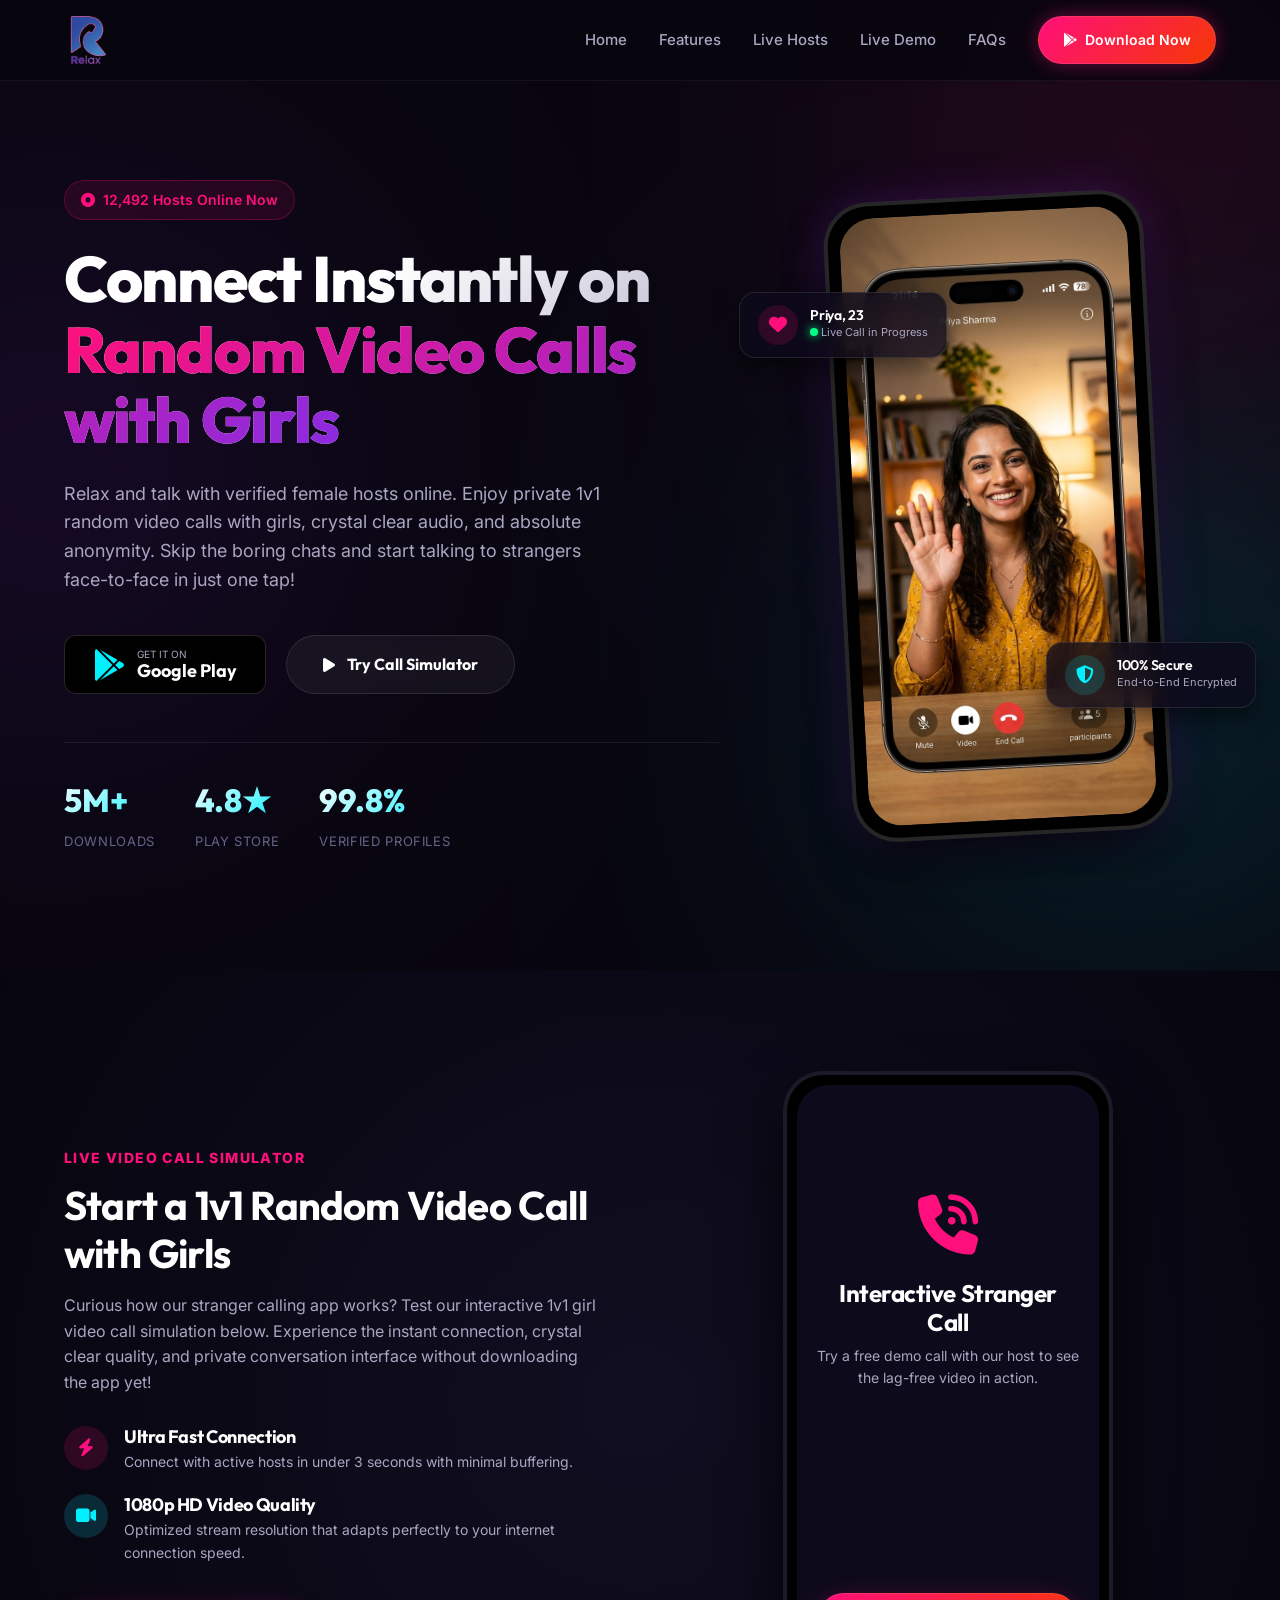
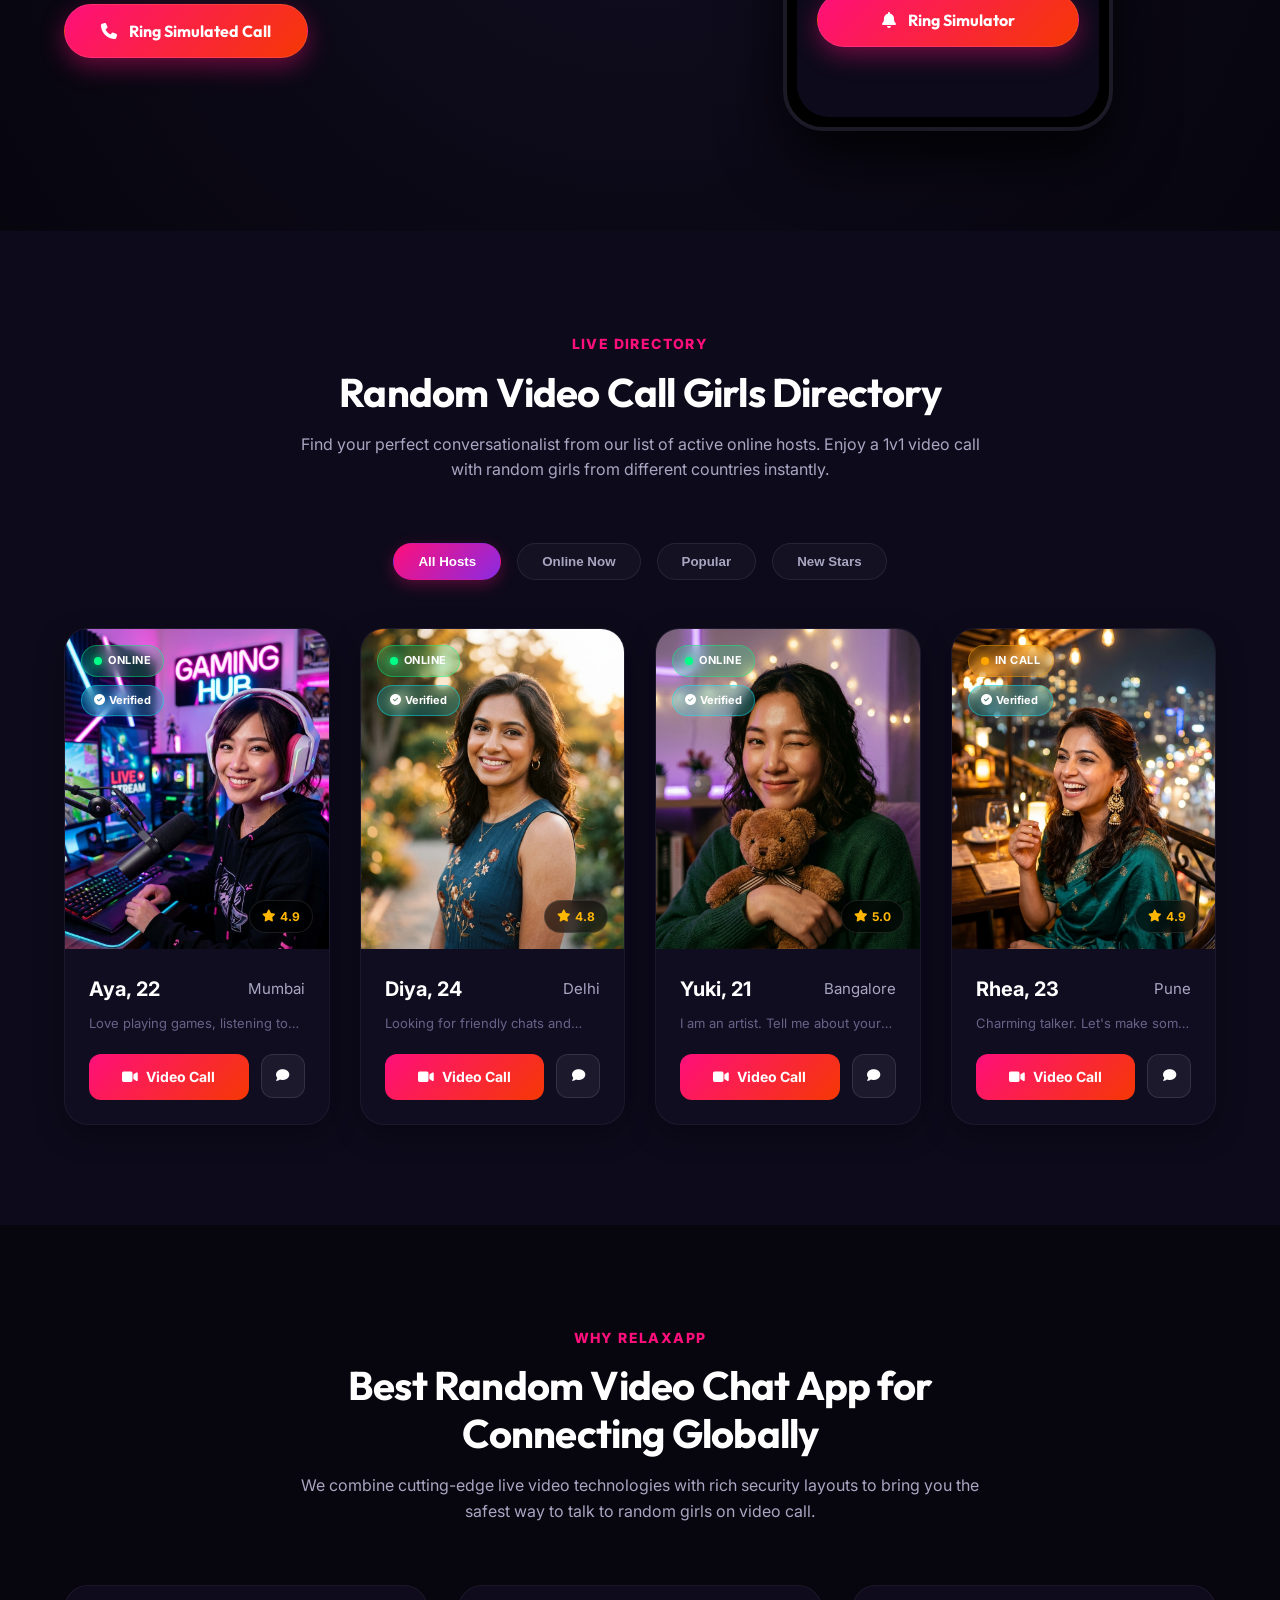
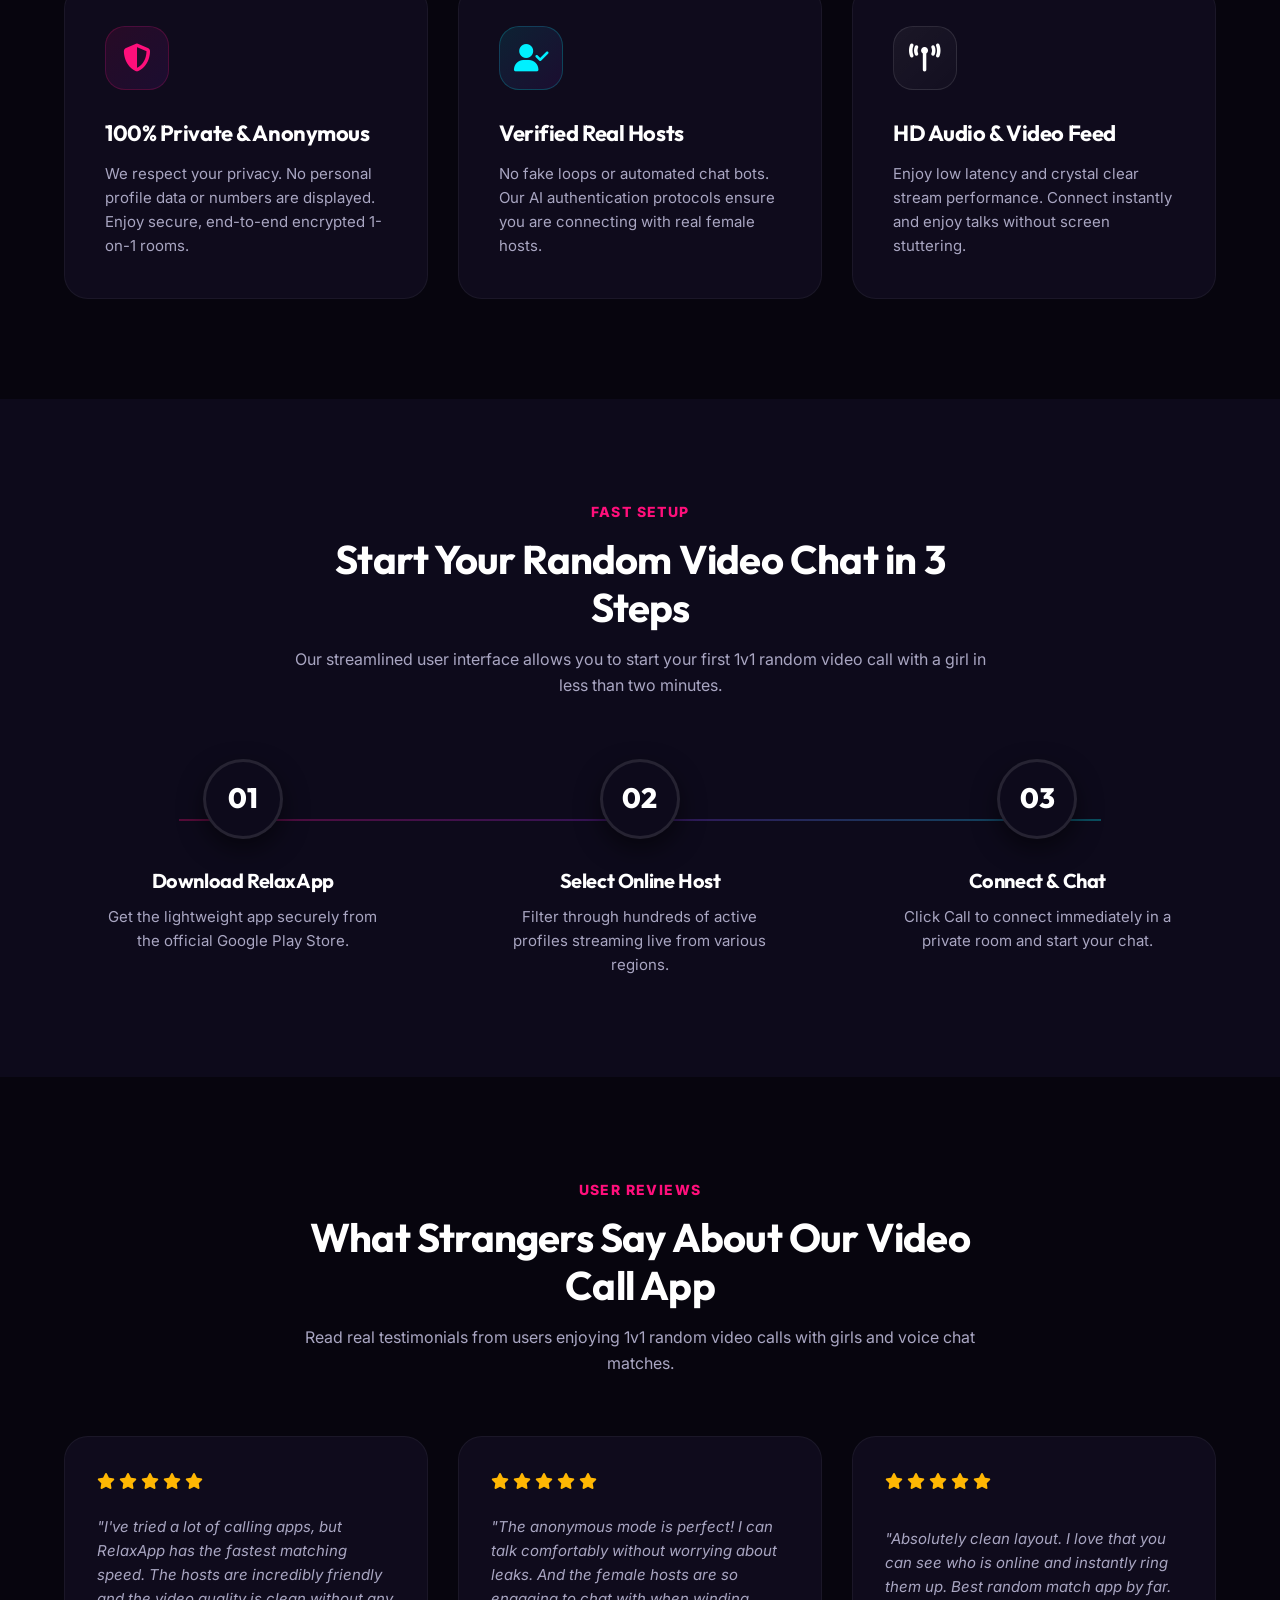
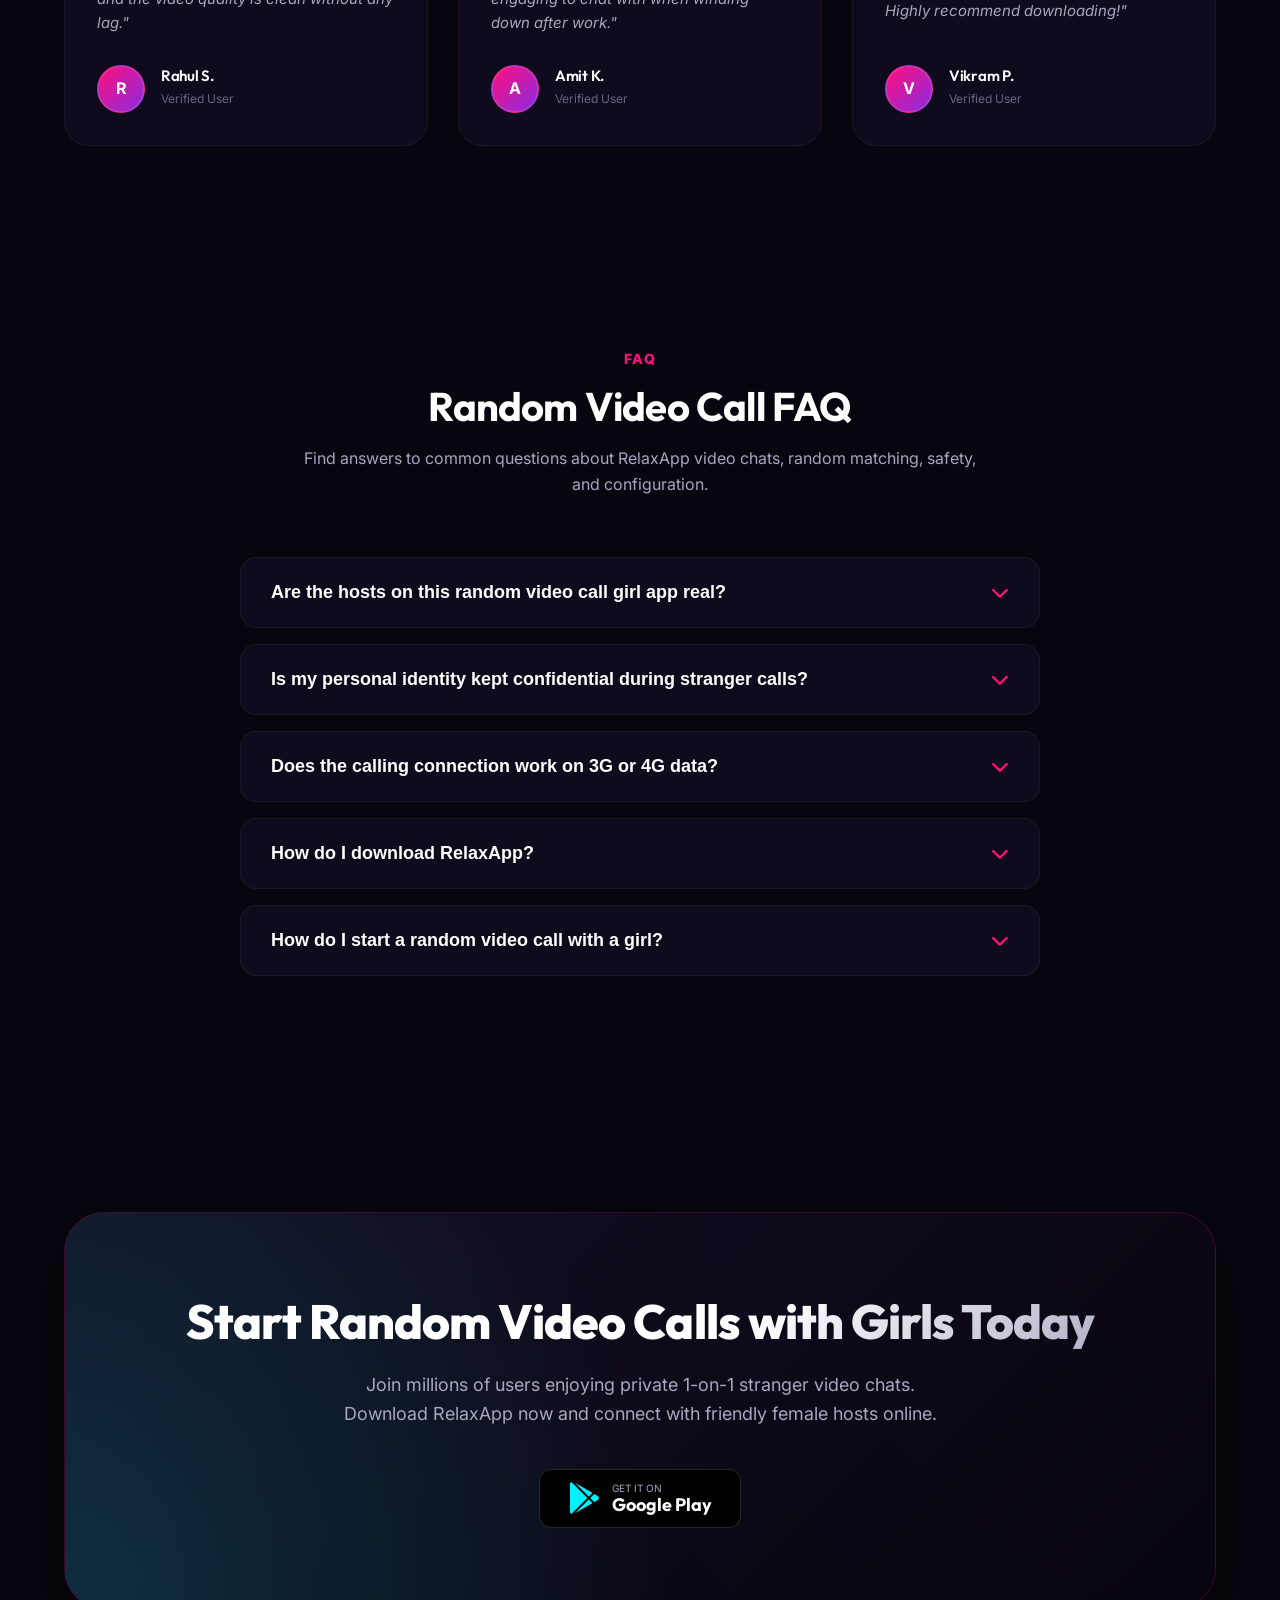
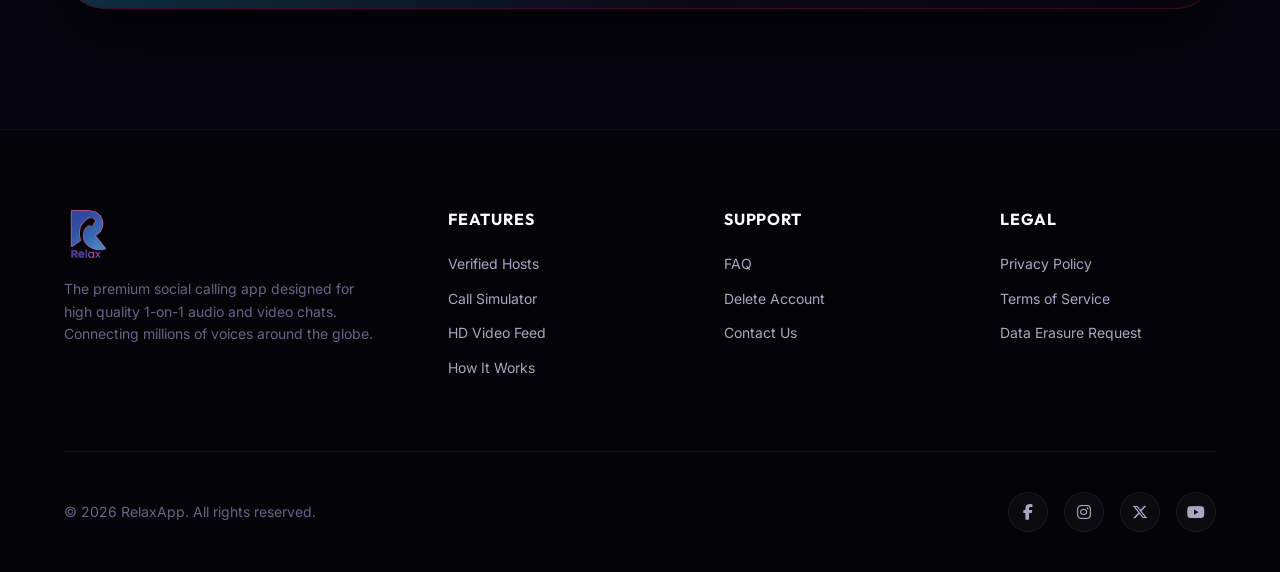
==== commit 5d659b3a: "new version" ====
--- a/index.html
+++ b/index.html
@@ -1,1138 +1,741 @@
 <!DOCTYPE html>
 <html lang="en">
 <head>
-    <meta charset="UTF-8">
-    <meta name="viewport" content="width=device-width, initial-scale=1.0">
-    <title>Relax App - Anonymous Wellness Calls</title>
-    <style>
-        * {
-            margin: 0;
-            padding: 0;
-            box-sizing: border-box;
-        }
-        
-        body {
-            font-family: 'Poppins', -apple-system, BlinkMacSystemFont, 'Segoe UI', Roboto, sans-serif;
-            line-height: 1.6;
-            color: #000000;
-            background: #ffffff;
-            overflow-x: hidden;
-        }
-        
-        .container {
-            max-width: 1200px;
-            margin: 0 auto;
-            padding: 0 20px;
-        }
-        
-        /* Header */
-        header {
-            background: rgba(255, 255, 255, 0.98);
-            box-shadow: 0 2px 20px rgba(0,0,0,0.08);
-            position: fixed;
-            width: 100%;
-            top: 0;
-            z-index: 1000;
-            backdrop-filter: blur(10px);
-        }
-        
-        nav {
-            display: flex;
-            justify-content: space-between;
-            align-items: center;
-            padding: 1rem 0;
-        }
-        
-        .logo {
-            font-size: 28px;
-            font-weight: 700;
-            background: linear-gradient(135deg, #FF6BA3 0%, #F4E8FF 100%);
-            -webkit-background-clip: text;
-            -webkit-text-fill-color: transparent;
-            background-clip: text;
-            display: flex;
-            align-items: center;
-            gap: 10px;
-        }
-        
-        .logo-icon {
-            width: 40px;
-            height: 40px;
-            background: linear-gradient(135deg, #FF6BA3 0%, #F4E8FF 100%);
-            border-radius: 50%;
-            display: flex;
-            align-items: center;
-            justify-content: center;
-            color: white;
-            font-size: 20px;
-        }
-        
-        .nav-links {
-            display: flex;
-            gap: 2.5rem;
-            list-style: none;
-            align-items: center;
-        }
-        
-        .nav-links a {
-            color: #000000;
-            text-decoration: none;
-            font-weight: 500;
-            font-size: 14px;
-            transition: all 0.3s;
-            position: relative;
-        }
-        
-        .nav-links a:hover {
-            color: #FF6BA3;
-        }
-        
-        .nav-links a::after {
-            content: '';
-            position: absolute;
-            width: 0;
-            height: 2px;
-            bottom: -5px;
-            left: 50%;
-            background: #FF6BA3;
-            transition: all 0.3s;
-            transform: translateX(-50%);
-        }
-        
-        .nav-links a:hover::after {
-            width: 100%;
-        }
-        
-        .download-btn {
-            background: linear-gradient(135deg, #FF6BA3 0%, #dc0d8d 100%);
-            color: white !important;
-            padding: 12px 30px;
-            border-radius: 50px;
-            font-weight: 600;
-            box-shadow: 0 4px 15px rgba(255, 107, 163, 0.3);
-            transition: all 0.3s;
-        }
-        
-        .download-btn:hover {
-            transform: translateY(-2px);
-            box-shadow: 0 6px 20px rgba(255, 107, 163, 0.4);
-        }
-        
-        .download-btn::after {
-            display: none;
-        }
-        
-        /* Mobile Menu Toggle */
-        .menu-toggle {
-            display: none;
-            flex-direction: column;
-            cursor: pointer;
-            gap: 5px;
-        }
-        
-        .menu-toggle span {
-            width: 25px;
-            height: 3px;
-            background: #FF6BA3;
-            border-radius: 3px;
-            transition: 0.3s;
-        }
-        
-        /* Hero Section */
-        .hero {
-            background: linear-gradient(135deg, #FF6BA3 0%, #F4E8FF 100%);
-            padding: 140px 0 80px;
-            margin-top: 70px;
-            position: relative;
-            overflow: hidden;
-        }
-        
-        .hero::before {
-            content: '';
-            position: absolute;
-            width: 500px;
-            height: 500px;
-            background: rgba(255, 255, 255, 0.1);
-            border-radius: 50%;
-            top: -200px;
-            right: -100px;
-        }
-        
-        .hero::after {
-            content: '';
-            position: absolute;
-            width: 300px;
-            height: 300px;
-            background: rgba(255, 255, 255, 0.1);
-            border-radius: 50%;
-            bottom: -150px;
-            left: -50px;
-        }
-        
-        .hero-content {
-            display: grid;
-            grid-template-columns: 1fr 1fr;
-            gap: 60px;
-            align-items: center;
-            position: relative;
-            z-index: 1;
-        }
-        
-        .hero-text h1 {
-            font-size: 48px;
-            font-weight: 700;
-            color: #ffffff;
-            margin-bottom: 20px;
-            line-height: 1.2;
-        }
-        
-        .hero-text p {
-            font-size: 18px;
-            color: rgba(255, 255, 255, 0.95);
-            margin-bottom: 30px;
-            line-height: 1.8;
-        }
-        
-        .hero-buttons {
-            display: flex;
-            gap: 20px;
-            flex-wrap: wrap;
-        }
-        
-        .btn-primary {
-            background: #ffffff;
-            color: #FF6BA3;
-            padding: 15px 40px;
-            border-radius: 50px;
-            font-weight: 600;
-            text-decoration: none;
-            display: inline-flex;
-            align-items: center;
-            gap: 10px;
-            box-shadow: 0 5px 20px rgba(0, 0, 0, 0.15);
-            transition: all 0.3s;
-            font-size: 16px;
-        }
-        
-        .btn-primary:hover {
-            transform: translateY(-3px);
-            box-shadow: 0 8px 25px rgba(0, 0, 0, 0.2);
-        }
-        
-        .btn-secondary {
-            background: rgba(255, 255, 255, 0.2);
-            color: #ffffff;
-            padding: 15px 40px;
-            border-radius: 50px;
-            font-weight: 600;
-            text-decoration: none;
-            display: inline-flex;
-            align-items: center;
-            gap: 10px;
-            border: 2px solid rgba(255, 255, 255, 0.5);
-            transition: all 0.3s;
-            backdrop-filter: blur(10px);
-            font-size: 16px;
-        }
-        
-        .btn-secondary:hover {
-            background: rgba(255, 255, 255, 0.3);
-            border-color: #ffffff;
-        }
-        
-        .hero-image {
-            position: relative;
-            display: flex;
-            justify-content: center;
-            align-items: center;
-        }
-        
-        .phone-mockup {
-            width: 280px;
-            height: 560px;
-            background: rgba(255, 255, 255, 0.15);
-            border-radius: 40px;
-            border: 8px solid rgba(255, 255, 255, 0.3);
-            backdrop-filter: blur(20px);
-            box-shadow: 0 20px 60px rgba(0, 0, 0, 0.2);
-            display: flex;
-            align-items: center;
-            justify-content: center;
-            position: relative;
-            overflow: hidden;
-        }
-        
-        .phone-mockup::before {
-            content: '📱';
-            font-size: 200px;
-            opacity: 0.3;
-        }
-        
-        /* Features Section */
-        .features {
-            padding: 100px 0;
-            background: #ffffff;
-        }
-        
-        .section-header {
-            text-align: center;
-            margin-bottom: 60px;
-        }
-        
-        .section-title {
-            font-size: 40px;
-            font-weight: 700;
-            color: #000000;
-            margin-bottom: 15px;
-        }
-        
-        .section-subtitle {
-            font-size: 18px;
-            color: #666666;
-            max-width: 700px;
-            margin: 0 auto;
-        }
-        
-        .features-grid {
-            display: grid;
-            grid-template-columns: repeat(3, 1fr);
-            gap: 40px;
-        }
-        
-        .feature-card {
-            background: #ffffff;
-            padding: 40px 30px;
-            border-radius: 20px;
-            text-align: center;
-            box-shadow: 0 5px 30px rgba(0, 0, 0, 0.08);
-            transition: all 0.3s;
-            border: 1px solid rgba(255, 107, 163, 0.1);
-        }
-        
-        .feature-card:hover {
-            transform: translateY(-10px);
-            box-shadow: 0 15px 40px rgba(255, 107, 163, 0.2);
-            border-color: #FF6BA3;
-        }
-        
-        .feature-icon {
-            width: 80px;
-            height: 80px;
-            background: linear-gradient(135deg, #FF6BA3 0%, #F4E8FF 100%);
-            border-radius: 20px;
-            display: flex;
-            align-items: center;
-            justify-content: center;
-            font-size: 36px;
-            margin: 0 auto 25px;
-            box-shadow: 0 5px 20px rgba(255, 107, 163, 0.3);
-        }
-        
-        .feature-card h3 {
-            font-size: 20px;
-            font-weight: 600;
-            margin-bottom: 12px;
-            color: #000000;
-        }
-        
-        .feature-card p {
-            font-size: 14px;
-            color: #666666;
-            line-height: 1.6;
-        }
-        
-        /* How It Works */
-        .how-it-works {
-            padding: 100px 0;
-            background: linear-gradient(135deg, #F4E8FF 0%, #ffffff 100%);
-        }
-        
-        .steps-container {
-            display: grid;
-            grid-template-columns: repeat(4, 1fr);
-            gap: 30px;
-            margin-top: 60px;
-        }
-        
-        .step-card {
-            background: #ffffff;
-            padding: 35px 25px;
-            border-radius: 20px;
-            text-align: center;
-            position: relative;
-            box-shadow: 0 5px 25px rgba(0, 0, 0, 0.08);
-            transition: all 0.3s;
-        }
-        
-        .step-card:hover {
-            transform: translateY(-5px);
-            box-shadow: 0 10px 35px rgba(255, 107, 163, 0.2);
-        }
-        
-        .step-number {
-            width: 60px;
-            height: 60px;
-            background: linear-gradient(135deg, #FF6BA3 0%, #dc0d8d 100%);
-            color: white;
-            border-radius: 50%;
-            display: flex;
-            align-items: center;
-            justify-content: center;
-            font-size: 24px;
-            font-weight: 700;
-            margin: 0 auto 20px;
-            box-shadow: 0 5px 20px rgba(255, 107, 163, 0.4);
-        }
-        
-        .step-card h3 {
-            font-size: 18px;
-            font-weight: 600;
-            margin-bottom: 10px;
-            color: #000000;
-        }
-        
-        .step-card p {
-            font-size: 13px;
-            color: #666666;
-            line-height: 1.6;
-        }
-        
-        /* Safety Section */
-        .safety {
-            padding: 100px 0;
-            background: #ffffff;
-        }
-        
-        .safety-content {
-            display: grid;
-            grid-template-columns: 1fr 1fr;
-            gap: 60px;
-            align-items: center;
-            margin-top: 40px;
-        }
-        
-        .safety-image {
-            background: linear-gradient(135deg, #FF6BA3 0%, #F4E8FF 100%);
-            border-radius: 30px;
-            padding: 60px;
-            display: flex;
-            align-items: center;
-            justify-content: center;
-            font-size: 120px;
-            box-shadow: 0 10px 40px rgba(255, 107, 163, 0.3);
-        }
-        
-        .safety-features {
-            display: grid;
-            gap: 20px;
-        }
-        
-        .safety-item {
-            background: #F4E8FF;
-            padding: 20px 25px;
-            border-radius: 15px;
-            display: flex;
-            align-items: flex-start;
-            gap: 15px;
-            transition: all 0.3s;
-            border: 2px solid transparent;
-        }
-        
-        .safety-item:hover {
-            border-color: #FF6BA3;
-            transform: translateX(5px);
-        }
-        
-        .safety-item-icon {
-            width: 40px;
-            height: 40px;
-            background: linear-gradient(135deg, #FF6BA3 0%, #dc0d8d 100%);
-            border-radius: 10px;
-            display: flex;
-            align-items: center;
-            justify-content: center;
-            flex-shrink: 0;
-            font-size: 20px;
-        }
-        
-        .safety-item h4 {
-            font-size: 16px;
-            font-weight: 600;
-            margin-bottom: 5px;
-            color: #000000;
-        }
-        
-        .safety-item p {
-            font-size: 13px;
-            color: #666666;
-        }
-        
-        /* Pricing Section */
-        .pricing {
-            padding: 100px 0;
-            background: linear-gradient(135deg, #F4E8FF 0%, #ffffff 100%);
-        }
-        
-        .pricing-cards {
-            display: grid;
-            grid-template-columns: repeat(3, 1fr);
-            gap: 30px;
-            margin-top: 60px;
-        }
-        
-        .pricing-card {
-            background: #ffffff;
-            border-radius: 25px;
-            padding: 40px 30px;
-            text-align: center;
-            box-shadow: 0 5px 30px rgba(0, 0, 0, 0.08);
-            transition: all 0.3s;
-            border: 2px solid transparent;
-        }
-        
-        .pricing-card:hover {
-            transform: translateY(-10px);
-            box-shadow: 0 15px 40px rgba(255, 107, 163, 0.2);
-            border-color: #FF6BA3;
-        }
-        
-        .pricing-card.featured {
-            background: linear-gradient(135deg, #FF6BA3 0%, #dc0d8d 100%);
-            color: white;
-            transform: scale(1.05);
-        }
-        
-        .pricing-card.featured h3,
-        .pricing-card.featured p,
-        .pricing-card.featured .price {
-            color: white;
-        }
-        
-        .pricing-badge {
-            background: rgba(255, 255, 255, 0.2);
-            color: white;
-            padding: 5px 20px;
-            border-radius: 20px;
-            font-size: 12px;
-            font-weight: 600;
-            display: inline-block;
-            margin-bottom: 15px;
-        }
-        
-        .pricing-card h3 {
-            font-size: 24px;
-            font-weight: 700;
-            margin-bottom: 10px;
-            color: #000000;
-        }
-        
-        .price {
-            font-size: 14px;
-            color: #666666;
-            margin-bottom: 25px;
-        }
-        
-        .pricing-features {
-            list-style: none;
-            margin-bottom: 30px;
-            text-align: left;
-        }
-        
-        .pricing-features li {
-            padding: 10px 0;
-            font-size: 14px;
-            color: #666666;
-            display: flex;
-            align-items: center;
-            gap: 10px;
-        }
-        
-        .pricing-card.featured .pricing-features li {
-            color: rgba(255, 255, 255, 0.95);
-        }
-        
-        .pricing-features li:before {
-            content: "✓";
-            color: #06D049;
-            font-weight: bold;
-            font-size: 18px;
-        }
-        
-        .pricing-card.featured .pricing-features li:before {
-            color: white;
-        }
-        
-        .pricing-btn {
-            width: 100%;
-            background: linear-gradient(135deg, #FF6BA3 0%, #dc0d8d 100%);
-            color: white;
-            padding: 15px 30px;
-            border-radius: 50px;
-            font-weight: 600;
-            border: none;
-            cursor: pointer;
-            font-size: 16px;
-            transition: all 0.3s;
-        }
-        
-        .pricing-card.featured .pricing-btn {
-            background: white;
-            color: #FF6BA3;
-        }
-        
-        .pricing-btn:hover {
-            transform: scale(1.05);
-            box-shadow: 0 5px 20px rgba(0, 0, 0, 0.2);
-        }
-        
-        /* Footer */
-        footer {
-            background: linear-gradient(135deg, #1a1a1a 0%, #2d2d2d 100%);
-            color: white;
-            padding: 80px 0 30px;
-        }
-        
-        .footer-content {
-            display: grid;
-            grid-template-columns: 2fr 1fr 1fr 1fr;
-            gap: 60px;
-            margin-bottom: 50px;
-        }
-        
-        .footer-section h3 {
-            font-size: 20px;
-            font-weight: 600;
-            margin-bottom: 20px;
-            color: #FF6BA3;
-        }
-        
-        .footer-section p {
-            font-size: 14px;
-            color: rgba(255, 255, 255, 0.8);
-            line-height: 1.8;
-            margin-bottom: 20px;
-        }
-        
-        .footer-section ul {
-            list-style: none;
-        }
-        
-        .footer-section ul li {
-            margin-bottom: 12px;
-        }
-        
-        .footer-section a {
-            color: rgba(255, 255, 255, 0.8);
-            text-decoration: none;
-            font-size: 14px;
-            transition: all 0.3s;
-        }
-        
-        .footer-section a:hover {
-            color: #FF6BA3;
-            padding-left: 5px;
-        }
-        
-        .social-links {
-            display: flex;
-            gap: 15px;
-            margin-top: 20px;
-        }
-        
-        .social-links a {
-            width: 40px;
-            height: 40px;
-            background: rgba(255, 255, 255, 0.1);
-            border-radius: 50%;
-            display: flex;
-            align-items: center;
-            justify-content: center;
-            font-size: 18px;
-            transition: all 0.3s;
-        }
-        
-        .social-links a:hover {
-            background: #FF6BA3;
-            transform: translateY(-3px);
-        }
-        
-        .footer-bottom {
-            border-top: 1px solid rgba(255, 255, 255, 0.1);
-            padding-top: 30px;
-            text-align: center;
-            font-size: 14px;
-            color: rgba(255, 255, 255, 0.6);
-        }
-        
-        /* Disclaimer Banner */
-        .disclaimer-banner {
-            background: linear-gradient(135deg, #F08605 0%, #ff9f3d 100%);
-            padding: 20px 0;
-            text-align: center;
-            color: white;
-        }
-        
-        .disclaimer-banner p {
-            font-size: 14px;
-            font-weight: 500;
-        }
-        
-        /* Responsive */
-        @media (max-width: 968px) {
-            .menu-toggle {
-                display: flex;
-            }
-            
-            .nav-links {
-                position: fixed;
-                top: 70px;
-                right: -100%;
-                background: white;
-                flex-direction: column;
-                width: 250px;
-                padding: 30px;
-                box-shadow: -5px 0 20px rgba(0,0,0,0.1);
-                transition: 0.3s;
-                height: calc(100vh - 70px);
-            }
-            
-            .nav-links.active {
-                right: 0;
-            }
-            
-            .hero-content {
-                grid-template-columns: 1fr;
-                text-align: center;
-            }
-            
-            .hero-text h1 {
-                font-size: 36px;
-            }
-            
-            .hero-image {
-                display: none;
-            }
-            
-            .features-grid,
-            .pricing-cards {
-                grid-template-columns: 1fr;
-            }
-            
-            .steps-container {
-                grid-template-columns: 1fr 1fr;
-            }
-            
-            .safety-content,
-            .footer-content {
-                grid-template-columns: 1fr;
-            }
-        }
-    </style>
+  <meta charset="UTF-8">
+  <meta name="viewport" content="width=device-width, initial-scale=1.0">
+  
+  <!-- SEO Meta Tags -->
+  <title>RelaxApp - Random Video Calls with Girls | Live 1v1 Stranger Chat</title>
+  <meta name="description" content="Start random video calls with girls online. Download RelaxApp to enjoy secure, private 1v1 video calls and live chat with verified female hosts instantly.">
+  <meta name="keywords" content="random video calls girl, 1v1 video call random girls, girl video call app, talk to random girls video call, girls video call online app, live video chat with girls, best girls video call app, random video call free online with strangers">
+  <meta name="author" content="RelaxApp">
+
+  <!-- Open Graph / Facebook -->
+  <meta property="og:type" content="website">
+  <meta property="og:url" content="https://relaxapp.live/">
+  <meta property="og:title" content="RelaxApp - Random Video Calls with Girls | Live 1v1 Stranger Chat">
+  <meta property="og:description" content="Start random video calls with girls online. Enjoy secure, private 1v1 video chat with verified female hosts instantly.">
+  <meta property="og:image" content="assets/images/hero_host.jpg">
+
+  <!-- Twitter -->
+  <meta property="twitter:card" content="summary_large_image">
+  <meta property="twitter:url" content="https://relaxapp.live/">
+  <meta property="twitter:title" content="RelaxApp - Random Video Calls with Girls | Live 1v1 Stranger Chat">
+  <meta property="twitter:description" content="Start random video calls with girls online. Enjoy secure, private 1v1 video chat with verified female hosts instantly.">
+  <meta property="twitter:image" content="assets/images/hero_host.jpg">
+
+  <!-- JSON-LD Structured Data Schema -->
+  <script type="application/ld+json">
+  {
+    "@context": "https://schema.org",
+    "@type": "SoftwareApplication",
+    "name": "RelaxApp",
+    "operatingSystem": "Android",
+    "applicationCategory": "SocialNetworkingApplication",
+    "genre": "Social Calling, Video Calling",
+    "downloadUrl": "https://play.google.com/store/apps/details?id=com.relaxapp.kkm",
+    "ratingValue": "4.8",
+    "ratingCount": "125420",
+    "offers": {
+      "@type": "Offer",
+      "price": "0",
+      "priceCurrency": "USD"
+    },
+    "description": "Premium social calling app featuring random video calls with girls and 1v1 private stranger voice chat with verified female hosts."
+  }
+  </script>
+  
+  <!-- FontAwesome Icons -->
+  <link rel="stylesheet" href="https://cdnjs.cloudflare.com/ajax/libs/font-awesome/6.4.0/css/all.min.css">
+  
+  <!-- Custom Stylesheet -->
+  <link rel="stylesheet" href="styles.css">
 </head>
 <body>
-    <!-- Header -->
-    <header>
-        <div class="container">
-            <nav>
-                <div class="logo">
-                    <div class="logo-icon">🌿</div>
-                    Relax App
+
+  <!-- Background Glowing Blobs -->
+  <div class="gradient-blob blob-pink"></div>
+  <div class="gradient-blob blob-purple"></div>
+  <div class="gradient-blob blob-cyan"></div>
+
+  <!-- HEADER / NAVIGATION -->
+  <header id="main-header">
+    <div class="container nav-wrapper">
+      <a href="#" class="logo" id="logo-link">
+        <img src="assets/images/logo.png" alt="RelaxApp Logo">
+      </a>
+      
+      <button class="hamburger" id="menu-toggle" aria-label="Toggle Navigation">
+        <i class="fa-solid fa-bars"></i>
+      </button>
+      
+      <ul class="nav-menu" id="nav-menu">
+        <li><a href="#" class="nav-link">Home</a></li>
+        <li><a href="#features" class="nav-link">Features</a></li>
+        <li><a href="#hosts" class="nav-link">Live Hosts</a></li>
+        <li><a href="#simulator" class="nav-link">Live Demo</a></li>
+        <li><a href="#faqs" class="nav-link">FAQs</a></li>
+        <li>
+          <a href="https://play.google.com/store/apps/details?id=com.relaxapp.kkm" class="nav-btn" target="_blank" rel="noopener noreferrer" id="nav-download-btn">
+            <i class="fa-brands fa-google-play"></i> Download Now
+          </a>
+        </li>
+      </ul>
+    </div>
+  </header>
+
+  <!-- HERO SECTION -->
+  <section class="hero" id="home">
+    <div class="container hero-grid">
+      <div class="hero-content">
+        <div class="hero-tag">
+          <i class="fa-solid fa-circle-dot"></i>
+          <span>12,492 Hosts Online Now</span>
+        </div>
+        
+        <h1 class="hero-title">
+          Connect Instantly on <span>Random Video Calls with Girls</span>
+        </h1>
+        
+        <p class="hero-description">
+          Relax and talk with verified female hosts online. Enjoy private 1v1 random video calls with girls, crystal clear audio, and absolute anonymity. Skip the boring chats and start talking to strangers face-to-face in just one tap!
+        </p>
+        
+        <div class="hero-buttons">
+          <a href="https://play.google.com/store/apps/details?id=com.relaxapp.kkm" class="playstore-badge-btn" target="_blank" rel="noopener noreferrer" id="hero-download-badge">
+            <i class="fa-brands fa-google-play"></i>
+            <div class="badge-text">
+              <span>Get it on</span>
+              <span>Google Play</span>
+            </div>
+          </a>
+          <a href="#simulator" class="btn btn-secondary" id="hero-demo-btn">
+            <i class="fa-solid fa-play"></i> Try Call Simulator
+          </a>
+        </div>
+        
+        <div class="hero-stats">
+          <div class="stat-item">
+            <span class="stat-value">5M+</span>
+            <span class="stat-label">Downloads</span>
+          </div>
+          <div class="stat-item">
+            <span class="stat-value">4.8★</span>
+            <span class="stat-label">Play Store</span>
+          </div>
+          <div class="stat-item">
+            <span class="stat-value">99.8%</span>
+            <span class="stat-label">Verified Profiles</span>
+          </div>
+        </div>
+      </div>
+      
+      <div class="hero-visual">
+        <div class="phone-container">
+          <div class="phone-screen">
+            <!-- App Mockup Image of beautiful South Asian Female host on call -->
+            <img src="assets/images/hero_host.jpg" alt="Priya, verified host on random video call with girl in RelaxApp" loading="eager">
+          </div>
+        </div>
+        
+        <!-- Floating widgets for interactive look -->
+        <div class="floating-widget widget-1">
+          <div class="widget-icon"><i class="fa-solid fa-heart"></i></div>
+          <div class="widget-details">
+            <h4>Priya, 23</h4>
+            <p><span class="pulse-green"></span> Live Call in Progress</p>
+          </div>
+        </div>
+        
+        <div class="floating-widget widget-2">
+          <div class="widget-icon"><i class="fa-solid fa-shield-halved"></i></div>
+          <div class="widget-details">
+            <h4>100% Secure</h4>
+            <p>End-to-End Encrypted</p>
+          </div>
+        </div>
+      </div>
+    </div>
+  </section>
+
+  <!-- LIVE CALL SIMULATOR SECTION -->
+  <section class="simulator-section" id="simulator">
+    <div class="container simulator-grid">
+      <div class="simulator-info">
+        <span class="section-subtitle">Live Video Call Simulator</span>
+        <h2 class="section-title">Start a 1v1 Random Video Call with Girls</h2>
+        <p class="section-description" style="margin-bottom: 30px;">
+          Curious how our stranger calling app works? Test our interactive 1v1 girl video call simulation below. Experience the instant connection, crystal clear quality, and private conversation interface without downloading the app yet!
+        </p>
+        
+        <div style="display: flex; flex-direction: column; gap: 20px;">
+          <div style="display: flex; gap: 16px; align-items: flex-start;">
+            <div style="background: rgba(255, 15, 123, 0.15); width: 44px; height: 44px; border-radius: 50%; display: flex; align-items: center; justify-content: center; color: var(--primary); flex-shrink: 0; font-size: 18px;">
+              <i class="fa-solid fa-bolt"></i>
+            </div>
+            <div>
+              <h4 style="font-size: 18px; margin-bottom: 4px;">Ultra Fast Connection</h4>
+              <p style="color: var(--text-secondary); font-size: 14px;">Connect with active hosts in under 3 seconds with minimal buffering.</p>
+            </div>
+          </div>
+          
+          <div style="display: flex; gap: 16px; align-items: flex-start;">
+            <div style="background: rgba(0, 240, 255, 0.15); width: 44px; height: 44px; border-radius: 50%; display: flex; align-items: center; justify-content: center; color: var(--neon-blue); flex-shrink: 0; font-size: 18px;">
+              <i class="fa-solid fa-video"></i>
+            </div>
+            <div>
+              <h4 style="font-size: 18px; margin-bottom: 4px;">1080p HD Video Quality</h4>
+              <p style="color: var(--text-secondary); font-size: 14px;">Optimized stream resolution that adapts perfectly to your internet connection speed.</p>
+            </div>
+          </div>
+        </div>
+        
+        <button class="btn btn-primary" id="start-simulation-btn" style="margin-top: 40px;">
+          <i class="fa-solid fa-phone"></i> Ring Simulated Call
+        </button>
+      </div>
+      
+      <div class="sim-phone-wrapper">
+        <div class="sim-phone">
+          <div class="sim-screen">
+            
+            <!-- Standby Lockscreen State -->
+            <div class="sim-state sim-standby" id="sim-standby">
+              <div style="text-align: center; margin-top: 80px;">
+                <i class="fa-solid fa-phone-volume" style="font-size: 60px; color: var(--primary); animation: float 4s ease-in-out infinite;"></i>
+                <h3 style="font-size: 24px; margin-top: 24px;">Interactive Stranger Call</h3>
+                <p style="color: var(--text-secondary); margin-top: 8px; font-size: 14px;">Try a free demo call with our host to see the lag-free video in action.</p>
+              </div>
+              <button class="btn btn-primary" id="standby-trigger" style="margin-bottom: 40px; width: 100%;">
+                <i class="fa-solid fa-bell"></i> Ring Simulator
+              </button>
+            </div>
+            
+            <!-- Incoming Ringing State -->
+            <div class="sim-state sim-ringing hidden" id="sim-ringing">
+              <div class="caller-avatar">
+                <img src="assets/images/host_one.jpg" alt="Aya, host on call" class="caller-img">
+                <div class="ring-wave"></div>
+                <div class="ring-wave"></div>
+                <div class="ring-wave"></div>
+              </div>
+              <div class="caller-info">
+                <h3 class="caller-name">Aya, 22</h3>
+                <p class="caller-status">Incoming Video Call...</p>
+              </div>
+              <div class="action-buttons">
+                <button class="action-btn decline-btn" id="decline-call" aria-label="Decline Call">
+                  <i class="fa-solid fa-phone-slash"></i>
+                </button>
+                <button class="action-btn accept-btn" id="accept-call" aria-label="Accept Call">
+                  <i class="fa-solid fa-phone"></i>
+                </button>
+              </div>
+            </div>
+            
+            <!-- Connecting State -->
+            <div class="sim-state sim-connecting hidden" id="sim-connecting">
+              <div class="spinner"></div>
+              <p class="connecting-text">Connecting secure line...</p>
+            </div>
+            
+            <!-- Active Call State -->
+            <div class="sim-state sim-active hidden" id="sim-active">
+              <!-- Background video simulation -->
+              <img src="assets/images/host_one.jpg" alt="Live call host video feed" class="active-video">
+              
+              <div class="active-overlay">
+                <div class="call-header">
+                  <div style="display: flex; align-items: center; gap: 8px;">
+                    <span class="host-badge-small"></span>
+                    <span class="call-header-name">Aya (Online)</span>
+                  </div>
+                  <span class="call-timer" id="call-timer">00:00</span>
                 </div>
-                <ul class="nav-links" id="navLinks">
-                    <li><a href="#home">Home</a></li>
-                    <li><a href="#features">Features</a></li>
-                    <li><a href="#how-it-works">How It Works</a></li>
-                    <li><a href="#safety">Safety</a></li>
-                    <li><a href="#pricing">Pricing</a></li>
-                    <li><a href="#contact">Contact</a></li>
-                    <li><a href="#download" class="download-btn">Download App</a></li>
-                </ul>
-                <div class="menu-toggle" onclick="toggleMenu()">
-                    <span></span>
-                    <span></span>
-                    <span></span>
+                
+                <!-- Small user PIP window -->
+                <div class="pip-window">
+                  <i class="fa-solid fa-user" style="position: absolute; top: 50%; left: 50%; transform: translate(-50%, -50%); color: rgba(255,255,255,0.4); font-size: 24px;"></i>
                 </div>
-            </nav>
-        </div>
-    </header>
-
-    <!-- Disclaimer Banner -->
-    <div class="disclaimer-banner">
-        <div class="container">
-            <p>⚠️ Not a therapy replacement • Professional support platform • For emotional wellness only</p>
-        </div>
-    </div>
-
-    <!-- Hero Section -->
-    <section id="home" class="hero">
-        <div class="container">
-            <div class="hero-content">
-                <div class="hero-text">
-                    <h1>Talk to a Stranger. Feel Better. Stay Anonymous.</h1>
-                    <p>A safe space where you can talk, heal, and feel heard without judgment. Connect with verified users for meaningful conversations that help reduce stress and loneliness.</p>
-                    <div class="hero-buttons">
-                        <a href="#download" class="btn-primary">📱 Download Now</a>
-                        <a href="#how-it-works" class="btn-secondary">▶️ See How It Works</a>
-                    </div>
+                
+                <div class="call-controls">
+                  <button class="control-btn" id="mute-call" aria-label="Mute Microphone">
+                    <i class="fa-solid fa-microphone"></i>
+                  </button>
+                  <button class="control-btn" id="cam-call" aria-label="Toggle Camera">
+                    <i class="fa-solid fa-video"></i>
+                  </button>
+                  <button class="control-btn end-btn" id="end-call" aria-label="End Call">
+                    <i class="fa-solid fa-phone-slash"></i>
+                  </button>
                 </div>
-                <div class="hero-image">
-                    <div class="phone-mockup"></div>
-                </div>
-            </div>
-        </div>
-    </section>
-
-    <!-- Features Section -->
-    <section id="features" class="features">
-        <div class="container">
-            <div class="section-header">
-                <h2 class="section-title">Why Choose Relax App?</h2>
-                <p class="section-subtitle">A wellness-focused platform designed to help you feel lighter, calmer, and emotionally supported</p>
-            </div>
-            <div class="features-grid">
-                <div class="feature-card">
-                    <div class="feature-icon">🔒</div>
-                    <h3>100% Anonymous</h3>
-                    <p>Your identity stays private. Talk freely without revealing who you are.</p>
-                </div>
-                <div class="feature-card">
-                    <div class="feature-icon">✓</div>
-                    <h3>Verified Users</h3>
-                    <p>All users go through verification to ensure a safe, respectful community.</p>
-                </div>
-                <div class="feature-card">
-                    <div class="feature-icon">🛡️</div>
-                    <h3>Safe & Moderated</h3>
-                    <p>Strict guidelines and monitoring ensure your safety at all times.</p>
-                </div>
-                <div class="feature-card">
-                    <div class="feature-icon">🎯</div>
-                    <h3>No Judgment Zone</h3>
-                    <p>Share your thoughts and feelings without fear of criticism.</p>
-                </div>
-                <div class="feature-card">
-                    <div class="feature-icon">⏱️</div>
-                    <h3>Time-Limited Sessions</h3>
-                    <p>Balanced conversations that respect everyone's time and boundaries.</p>
-                </div>
-                <div class="feature-card">
-                    <div class="feature-icon">💚</div>
-                    <h3>Mental Wellness Focus</h3>
-                    <p>Designed specifically for stress relief and emotional support.</p>
-                </div>
-            </div>
-        </div>
-    </section>
-
-    <!-- How It Works -->
-    <section id="how-it-works" class="how-it-works">
-        <div class="container">
-            <div class="section-header">
-                <h2 class="section-title">How Relax App Works</h2>
-                <p class="section-subtitle">Get started in just 4 simple steps</p>
-            </div>
-            <div class="steps-container">
-                <div class="step-card">
-                    <div class="step-number">1</div>
-                    <h3>Create Account</h3>
-                    <p>Sign up securely using your mobile number or email address</p>
-                </div>
-                <div class="step-card">
-                    <div class="step-number">2</div>
-                    <h3>Choose Session</h3>
-                    <p>Select a conversation session based on availability</p>
-                </div>
-                <div class="step-card">
-                    <div class="step-number">3</div>
-                    <h3>Get Matched</h3>
-                    <p>Connect with another verified user for a voice call</p>
-                </div>
-                <div class="step-card">
-                    <div class="step-number">4</div>
-                    <h3>Talk & Relax</h3>
-                    <p>Share, listen, and feel emotionally lighter</p>
-                </div>
-            </div>
-        </div>
-    </section>
-
-    <!-- Safety Section -->
-    <section id="safety" class="safety">
-        <div class="container">
-            <div class="section-header">
-                <h2 class="section-title">Your Safety Is Our Priority</h2>
-                <p class="section-subtitle">Multiple layers of protection to ensure a safe, respectful environment</p>
-            </div>
-            <div class="safety-content">
-                <div class="safety-image">🛡️</div>
-                <div class="safety-features">
-                    <div class="safety-item">
-                        <div class="safety-item-icon">✓</div>
-                        <div>
-                            <h4>User Verification</h4>
-                            <p>Every account is verified before access is granted</p>
-                        </div>
-                    </div>
-                    <div class="safety-item">
-                        <div class="safety-item-icon">📋</div>
-                        <div>
-                            <h4>Strict Guidelines</h4>
-                            <p>Clear community rules that everyone must follow</p>
-                        </div>
-                    </div>
-                    <div class="safety-item">
-                        <div class="safety-item-icon">🚫</div>
-                        <div>
-                            <h4>Zero Tolerance</h4>
-                            <p>No abusive, sexual, or inappropriate content allowed</p>
-                        </div>
-                    </div>
-                    <div class="safety-item">
-                        <div class="safety-item-icon">👁️</div>
-                        <div>
-                            <h4>Call Monitoring</h4>
-                            <p>All sessions monitored for policy violations</p>
-                        </div>
-                    </div>
-                    <div class="safety-item">
-                        <div class="safety-item-icon">⚡</div>
-                        <div>
-                            <h4>Instant Action</h4>
-                            <p>Report, block, or end calls anytime you need</p>
-                        </div>
-                    </div>
-                </div>
-            </div>
-        </div>
-    </section>
-
-    <!-- Pricing Section -->
-    <section id="pricing" class="pricing">
-        <div class="container">
-            <div class="section-header">
-                <h2 class="section-title">Simple, Transparent Pricing</h2>
-                <p class="section-subtitle">Choose the plan that works best for you</p>
-            </div>
-            <div class="pricing-cards">
-                <div class="pricing-card">
-                    <h3>Basic</h3>
-                    <p class="price">Pay as you go</p>
-                    <ul class="pricing-features">
-                        <li>15-minute sessions</li>
-                        <li>Standard matching</li>
-                        <li>Basic support</li>
-                        <li>Anonymous calls</li>
-                        <li>Safe environment</li>
-                    </ul>
-                    <button class="pricing-btn">Get Started</button>
-                </div>
-                <div class="pricing-card featured">
-                    <div class="pricing-badge">Most Popular</div>
-                    <h3>Premium</h3>
-                    <p class="price">Best value for regular users</p>
-                    <ul class="pricing-features">
-                        <li>30-minute sessions</li>
-                        <li>Priority matching</li>
-                        <li>Experienced listeners</li>
-                        <li>Extended call time</li>
-                        <li>Premium support</li>
-                        <li>Skip queue feature</li>
-                    </ul>
-                    <button class="pricing-btn">Choose Premium</button>
-                </div>
-                <div class="pricing-card">
-                    <h3>Pro</h3>
-                    <p class="price">For dedicated users</p>
-                    <ul class="pricing-features">
-                        <li>60-minute sessions</li>
-                        <li>Instant matching</li>
-                        <li>Certified listeners</li>
-                        <li>Unlimited daily calls</li>
-                        <li>24/7 priority support</li>
-                        <li>Advanced features</li>
-                    </ul>
-                    <button class="pricing-btn">Go Pro</button>
-                </div>
-            </div>
-            <p style="text-align: center; margin-top: 40px; color: #666; font-size: 14px;">
-                💳 Secure payments via trusted payment partners • Full refund for technical issues
-            </p>
-        </div>
-    </section>
-
-    <!-- What We're NOT Section -->
-    <section class="features" style="background: #f9f9f9;">
-        <div class="container">
-            <div class="section-header">
-                <h2 class="section-title">What Relax App Is NOT</h2>
-                <p class="section-subtitle">Understanding our platform's purpose and boundaries</p>
-            </div>
-            <div class="features-grid" style="grid-template-columns: repeat(3, 1fr);">
-                <div class="feature-card" style="border: 2px solid #E81B04;">
-                    <div class="feature-icon" style="background: #E81B04;">❌</div>
-                    <h3>Not a Dating App</h3>
-                    <p>We focus solely on emotional wellness and support, not romantic connections.</p>
-                </div>
-                <div class="feature-card" style="border: 2px solid #E81B04;">
-                    <div class="feature-icon" style="background: #E81B04;">🚫</div>
-                    <h3>Not an Adult Service</h3>
-                    <p>Strictly prohibited. We maintain professional, respectful conversations only.</p>
-                </div>
-                <div class="feature-card" style="border: 2px solid #E81B04;">
-                    <div class="feature-icon" style="background: #E81B04;">⚕️</div>
-                    <h3>Not Therapy</h3>
-                    <p>We provide peer support, not professional medical or psychological treatment.</p>
-                </div>
-            </div>
-            <div style="background: #fff3cd; border-left: 4px solid #F08605; padding: 25px; border-radius: 10px; margin-top: 40px;">
-                <h3 style="color: #F08605; margin-bottom: 10px; font-size: 18px;">⚠️ Important Notice</h3>
-                <p style="color: #666; font-size: 14px; line-height: 1.8;">
-                    If you are experiencing severe emotional distress, mental health crisis, or thoughts of self-harm, please contact a certified mental health professional or local emergency helpline immediately. Relax App provides peer-to-peer emotional support only and is not a substitute for professional medical care.
-                </p>
-            </div>
-        </div>
-    </section>
-
-    <!-- Contact Section -->
-    <section id="contact" class="features">
-        <div class="container">
-            <div class="section-header">
-                <h2 class="section-title">Get In Touch</h2>
-                <p class="section-subtitle">We're here to help answer your questions</p>
-            </div>
-            <div class="features-grid">
-                <div class="feature-card">
-                    <div class="feature-icon">📧</div>
-                    <h3>Email Us</h3>
-                    <p style="color: #FF6BA3; font-weight: 600;">connect.relaxapp@gmail.com</p>
-                    <p>We respond within 24 hours</p>
-                </div>
-                <div class="feature-card">
-                    <div class="feature-icon">📞</div>
-                    <h3>Call Us</h3>
-                    <p style="color: #FF6BA3; font-weight: 600;">+91-8891060106</p>
-                    <p>Mon-Fri, 10 AM - 6 PM IST</p>
-                </div>
-                <div class="feature-card">
-                    <div class="feature-icon">📍</div>
-                    <h3>Location</h3>
-                    <p style="color: #FF6BA3; font-weight: 600;">India</p>
-                    <p>Serving users nationwide</p>
-                </div>
-            </div>
-        </div>
-    </section>
-
-    <!-- Download CTA Section -->
-    <section id="download" style="padding: 100px 0; background: linear-gradient(135deg, #FF6BA3 0%, #dc0d8d 100%); text-align: center; color: white;">
-        <div class="container">
-            <h2 style="font-size: 42px; font-weight: 700; margin-bottom: 20px;">Ready to Feel Better?</h2>
-            <p style="font-size: 20px; margin-bottom: 40px; opacity: 0.95;">Download Relax App today and start your journey to emotional wellness</p>
-            <div style="display: flex; gap: 20px; justify-content: center; flex-wrap: wrap;">
-                <a href="#" class="btn-primary" style="background: white; color: #FF6BA3;">
-                    <span style="font-size: 24px;">📱</span> Download for Android
-                </a>
-                <a href="#" class="btn-primary" style="background: white; color: #FF6BA3;">
-                    <span style="font-size: 24px;">🍎</span> Download for iOS
-                </a>
-            </div>
-            <p style="margin-top: 30px; font-size: 14px; opacity: 0.8;">Available on Google Play Store and Apple App Store</p>
-        </div>
-    </section>
-
-    <!-- Footer -->
-    <footer>
-        <div class="container">
-            <div class="footer-content">
-                <div class="footer-section">
-                    <h3>🌿 Relax App</h3>
-                    <p>A safe space to talk, heal, and feel heard. We believe human connection heals, and we're here to make that connection safe, meaningful, and accessible to everyone.</p>
-                    <div class="social-links">
-                        <a href="#">📘</a>
-                        <a href="#">📷</a>
-                        <a href="#">🐦</a>
-                        <a href="#">💼</a>
-                    </div>
-                </div>
-                <div class="footer-section">
-                    <h3>Quick Links</h3>
-                    <ul>
-                        <li><a href="#home">Home</a></li>
-                        <li><a href="#features">Features</a></li>
-                        <li><a href="#how-it-works">How It Works</a></li>
-                        <li><a href="#safety">Safety</a></li>
-                        <li><a href="#pricing">Pricing</a></li>
-                    </ul>
-                </div>
-                <div class="footer-section">
-                    <h3>Legal</h3>
-                    <ul>
-                        <li><a href="#privacy">Privacy Policy</a></li>
-                        <li><a href="#terms">Terms & Conditions</a></li>
-                        <li><a href="#refund">Refund Policy</a></li>
-                        <li><a href="#guidelines">Community Guidelines</a></li>
-                        <li><a href="#disclaimer">Disclaimer</a></li>
-                    </ul>
-                </div>
-                <div class="footer-section">
-                    <h3>Privacy Guarantee</h3>
-                    <ul>
-                        <li>✓ No call recordings stored</li>
-                        <li>✓ Personal data encrypted</li>
-                        <li>✓ We never sell user data</li>
-                        <li>✓ GDPR compliant</li>
-                        <li>✓ Data security certified</li>
-                    </ul>
-                </div>
-            </div>
-            <div class="footer-bottom">
-                <p>&copy; 2025 Relax App. All rights reserved. | Built with care for your wellbeing | Registered in India</p>
-                <p style="margin-top: 10px; font-size: 12px;">This platform provides peer-to-peer emotional support and is not a substitute for professional medical or psychological care.</p>
-            </div>
-        </div>
-    </footer>
-
-    <script>
-        function toggleMenu() {
-            const navLinks = document.getElementById('navLinks');
-            navLinks.classList.toggle('active');
-        }
-
-        // Close menu when clicking outside
-        document.addEventListener('click', function(event) {
-            const navLinks = document.getElementById('navLinks');
-            const menuToggle = document.querySelector('.menu-toggle');
+              </div>
+            </div>
             
-            if (!navLinks.contains(event.target) && !menuToggle.contains(event.target)) {
-                navLinks.classList.remove('active');
-            }
-        });
-
-        // Smooth scrolling for anchor links
-        document.querySelectorAll('a[href^="#"]').forEach(anchor => {
-            anchor.addEventListener('click', function (e) {
-                e.preventDefault();
-                const target = document.querySelector(this.getAttribute('href'));
-                if (target) {
-                    target.scrollIntoView({
-                        behavior: 'smooth',
-                        block: 'start'
-                    });
-                    // Close mobile menu if open
-                    document.getElementById('navLinks').classList.remove('active');
-                }
-            });
-        });
-
-        // Add scroll effect to header
-        window.addEventListener('scroll', function() {
-            const header = document.querySelector('header');
-            if (window.scrollY > 50) {
-                header.style.boxShadow = '0 5px 30px rgba(0,0,0,0.15)';
-            } else {
-                header.style.boxShadow = '0 2px 20px rgba(0,0,0,0.08)';
-            }
-        });
-    </script>
+          </div>
+        </div>
+      </div>
+    </div>
+  </section>
+
+  <!-- LIVE HOSTS DIRECTORY -->
+  <section class="hosts-section" id="hosts">
+    <div class="container">
+      <div class="section-header">
+        <span class="section-subtitle">Live Directory</span>
+        <h2 class="section-title">Random Video Call Girls Directory</h2>
+        <p class="section-description">
+          Find your perfect conversationalist from our list of active online hosts. Enjoy a 1v1 video call with random girls from different countries instantly.
+        </p>
+      </div>
+      
+      <!-- Filters -->
+      <div class="host-filters">
+        <button class="filter-btn active" data-filter="all">All Hosts</button>
+        <button class="filter-btn" data-filter="online">Online Now</button>
+        <button class="filter-btn" data-filter="popular">Popular</button>
+        <button class="filter-btn" data-filter="new">New Stars</button>
+      </div>
+      
+      <!-- Host Card Grid -->
+      <div class="host-grid">
+        
+        <!-- Host 1 -->
+        <div class="host-card" data-category="online popular">
+          <div class="host-card-img-wrapper">
+            <img src="assets/images/host_one.jpg" alt="Aya - Live random video call girl profile" class="host-card-img" loading="lazy">
+            <div class="host-badges">
+              <span class="status-badge status-online">
+                <span class="pulse-green"></span> Online
+              </span>
+              <span class="verified-badge">
+                <i class="fa-solid fa-circle-check"></i> Verified
+              </span>
+            </div>
+            <div class="rating-badge">
+              <i class="fa-solid fa-star"></i> 4.9
+            </div>
+          </div>
+          <div class="host-card-info">
+            <div class="host-card-header">
+              <span class="host-name">Aya, 22</span>
+              <span class="host-age">Mumbai</span>
+            </div>
+            <p class="host-tagline">Love playing games, listening to music & chatting. Call me now!</p>
+            <div class="host-actions">
+              <a href="https://play.google.com/store/apps/details?id=com.relaxapp.kkm" class="host-call-btn" target="_blank" rel="noopener noreferrer">
+                <i class="fa-solid fa-video"></i> Video Call
+              </a>
+              <button class="host-chat-btn" aria-label="Send Message" onclick="window.open('https://play.google.com/store/apps/details?id=com.relaxapp.kkm', '_blank')">
+                <i class="fa-solid fa-comment"></i>
+              </button>
+            </div>
+          </div>
+        </div>
+
+        <!-- Host 2 -->
+        <div class="host-card" data-category="online new">
+          <div class="host-card-img-wrapper">
+            <img src="assets/images/host_two.jpg" alt="Diya - Live online video chat with girls profile" class="host-card-img" loading="lazy">
+            <div class="host-badges">
+              <span class="status-badge status-online">
+                <span class="pulse-green"></span> Online
+              </span>
+              <span class="verified-badge">
+                <i class="fa-solid fa-circle-check"></i> Verified
+              </span>
+            </div>
+            <div class="rating-badge">
+              <i class="fa-solid fa-star"></i> 4.8
+            </div>
+          </div>
+          <div class="host-card-info">
+            <div class="host-card-header">
+              <span class="host-name">Diya, 24</span>
+              <span class="host-age">Delhi</span>
+            </div>
+            <p class="host-tagline">Looking for friendly chats and good vibes. Let's get to know each other.</p>
+            <div class="host-actions">
+              <a href="https://play.google.com/store/apps/details?id=com.relaxapp.kkm" class="host-call-btn" target="_blank" rel="noopener noreferrer">
+                <i class="fa-solid fa-video"></i> Video Call
+              </a>
+              <button class="host-chat-btn" aria-label="Send Message" onclick="window.open('https://play.google.com/store/apps/details?id=com.relaxapp.kkm', '_blank')">
+                <i class="fa-solid fa-comment"></i>
+              </button>
+            </div>
+          </div>
+        </div>
+
+        <!-- Host 3 -->
+        <div class="host-card" data-category="online popular">
+          <div class="host-card-img-wrapper">
+            <img src="assets/images/host_three.jpg" alt="Yuki - 1v1 random video call girl profile" class="host-card-img" loading="lazy">
+            <div class="host-badges">
+              <span class="status-badge status-online">
+                <span class="pulse-green"></span> Online
+              </span>
+              <span class="verified-badge">
+                <i class="fa-solid fa-circle-check"></i> Verified
+              </span>
+            </div>
+            <div class="rating-badge">
+              <i class="fa-solid fa-star"></i> 5.0
+            </div>
+          </div>
+          <div class="host-card-info">
+            <div class="host-card-header">
+              <span class="host-name">Yuki, 21</span>
+              <span class="host-age">Bangalore</span>
+            </div>
+            <p class="host-tagline">I am an artist. Tell me about your day, I'm all ears!</p>
+            <div class="host-actions">
+              <a href="https://play.google.com/store/apps/details?id=com.relaxapp.kkm" class="host-call-btn" target="_blank" rel="noopener noreferrer">
+                <i class="fa-solid fa-video"></i> Video Call
+              </a>
+              <button class="host-chat-btn" aria-label="Send Message" onclick="window.open('https://play.google.com/store/apps/details?id=com.relaxapp.kkm', '_blank')">
+                <i class="fa-solid fa-comment"></i>
+              </button>
+            </div>
+          </div>
+        </div>
+
+        <!-- Host 4 -->
+        <div class="host-card" data-category="popular new">
+          <div class="host-card-img-wrapper">
+            <img src="assets/images/host_four.jpg" alt="Rhea - Talk to random girls on video call profile" class="host-card-img" loading="lazy">
+            <div class="host-badges">
+              <span class="status-badge status-busy">
+                <span style="background:orange; box-shadow:0 0 10px orange;" class="pulse-green"></span> In Call
+              </span>
+              <span class="verified-badge">
+                <i class="fa-solid fa-circle-check"></i> Verified
+              </span>
+            </div>
+            <div class="rating-badge">
+              <i class="fa-solid fa-star"></i> 4.9
+            </div>
+          </div>
+          <div class="host-card-info">
+            <div class="host-card-header">
+              <span class="host-name">Rhea, 23</span>
+              <span class="host-age">Pune</span>
+            </div>
+            <p class="host-tagline">Charming talker. Let's make some amazing memories together.</p>
+            <div class="host-actions">
+              <a href="https://play.google.com/store/apps/details?id=com.relaxapp.kkm" class="host-call-btn" target="_blank" rel="noopener noreferrer">
+                <i class="fa-solid fa-video"></i> Video Call
+              </a>
+              <button class="host-chat-btn" aria-label="Send Message" onclick="window.open('https://play.google.com/store/apps/details?id=com.relaxapp.kkm', '_blank')">
+                <i class="fa-solid fa-comment"></i>
+              </button>
+            </div>
+          </div>
+        </div>
+
+      </div>
+    </div>
+  </section>
+
+  <!-- APP FEATURES -->
+  <section class="features-section" id="features">
+    <div class="container">
+      <div class="section-header">
+        <span class="section-subtitle">Why RelaxApp</span>
+        <h2 class="section-title">Best Random Video Chat App for Connecting Globally</h2>
+        <p class="section-description">
+          We combine cutting-edge live video technologies with rich security layouts to bring you the safest way to talk to random girls on video call.
+        </p>
+      </div>
+      
+      <div class="features-grid">
+        <!-- Feature 1 -->
+        <div class="feature-card">
+          <div class="feature-icon-wrapper">
+            <i class="fa-solid fa-shield-halved"></i>
+          </div>
+          <h3>100% Private & Anonymous</h3>
+          <p>We respect your privacy. No personal profile data or numbers are displayed. Enjoy secure, end-to-end encrypted 1-on-1 rooms.</p>
+        </div>
+        
+        <!-- Feature 2 -->
+        <div class="feature-card">
+          <div class="feature-icon-wrapper">
+            <i class="fa-solid fa-user-check"></i>
+          </div>
+          <h3>Verified Real Hosts</h3>
+          <p>No fake loops or automated chat bots. Our AI authentication protocols ensure you are connecting with real female hosts.</p>
+        </div>
+        
+        <!-- Feature 3 -->
+        <div class="feature-card">
+          <div class="feature-icon-wrapper">
+            <i class="fa-solid fa-tower-broadcast"></i>
+          </div>
+          <h3>HD Audio & Video Feed</h3>
+          <p>Enjoy low latency and crystal clear stream performance. Connect instantly and enjoy talks without screen stuttering.</p>
+        </div>
+      </div>
+    </div>
+  </section>
+
+  <!-- HOW IT WORKS -->
+  <section style="background: var(--bg-dark);" id="how-it-works">
+    <div class="container">
+      <div class="section-header">
+        <span class="section-subtitle">Fast Setup</span>
+        <h2 class="section-title">Start Your Random Video Chat in 3 Steps</h2>
+        <p class="section-description">
+          Our streamlined user interface allows you to start your first 1v1 random video call with a girl in less than two minutes.
+        </p>
+      </div>
+      
+      <div class="steps-wrapper">
+        <!-- Step 1 -->
+        <div class="step-card">
+          <div class="step-num">01</div>
+          <h3>Download RelaxApp</h3>
+          <p>Get the lightweight app securely from the official Google Play Store.</p>
+        </div>
+        
+        <!-- Step 2 -->
+        <div class="step-card">
+          <div class="step-num">02</div>
+          <h3>Select Online Host</h3>
+          <p>Filter through hundreds of active profiles streaming live from various regions.</p>
+        </div>
+        
+        <!-- Step 3 -->
+        <div class="step-card">
+          <div class="step-num">03</div>
+          <h3>Connect & Chat</h3>
+          <p>Click Call to connect immediately in a private room and start your chat.</p>
+        </div>
+      </div>
+    </div>
+  </section>
+
+  <!-- TESTIMONIALS SECTION -->
+  <section id="testimonials">
+    <div class="container">
+      <div class="section-header">
+        <span class="section-subtitle">User Reviews</span>
+        <h2 class="section-title">What Strangers Say About Our Video Call App</h2>
+        <p class="section-description">
+          Read real testimonials from users enjoying 1v1 random video calls with girls and voice chat matches.
+        </p>
+      </div>
+      
+      <div class="testimonials-grid">
+        <!-- Testimonial 1 -->
+        <div class="testimonial-card">
+          <div class="testimonial-stars">
+            <i class="fa-solid fa-star"></i>
+            <i class="fa-solid fa-star"></i>
+            <i class="fa-solid fa-star"></i>
+            <i class="fa-solid fa-star"></i>
+            <i class="fa-solid fa-star"></i>
+          </div>
+          <p class="testimonial-text">
+            "I've tried a lot of calling apps, but RelaxApp has the fastest matching speed. The hosts are incredibly friendly and the video quality is clean without any lag."
+          </p>
+          <div class="user-profile">
+            <div class="user-avatar">R</div>
+            <div class="user-meta">
+              <h4>Rahul S.</h4>
+              <span>Verified User</span>
+            </div>
+          </div>
+        </div>
+
+        <!-- Testimonial 2 -->
+        <div class="testimonial-card">
+          <div class="testimonial-stars">
+            <i class="fa-solid fa-star"></i>
+            <i class="fa-solid fa-star"></i>
+            <i class="fa-solid fa-star"></i>
+            <i class="fa-solid fa-star"></i>
+            <i class="fa-solid fa-star"></i>
+          </div>
+          <p class="testimonial-text">
+            "The anonymous mode is perfect! I can talk comfortably without worrying about leaks. And the female hosts are so engaging to chat with when winding down after work."
+          </p>
+          <div class="user-profile">
+            <div class="user-avatar">A</div>
+            <div class="user-meta">
+              <h4>Amit K.</h4>
+              <span>Verified User</span>
+            </div>
+          </div>
+        </div>
+
+        <!-- Testimonial 3 -->
+        <div class="testimonial-card">
+          <div class="testimonial-stars">
+            <i class="fa-solid fa-star"></i>
+            <i class="fa-solid fa-star"></i>
+            <i class="fa-solid fa-star"></i>
+            <i class="fa-solid fa-star"></i>
+            <i class="fa-solid fa-star"></i>
+          </div>
+          <p class="testimonial-text">
+            "Absolutely clean layout. I love that you can see who is online and instantly ring them up. Best random match app by far. Highly recommend downloading!"
+          </p>
+          <div class="user-profile">
+            <div class="user-avatar">V</div>
+            <div class="user-meta">
+              <h4>Vikram P.</h4>
+              <span>Verified User</span>
+            </div>
+          </div>
+        </div>
+      </div>
+    </div>
+  </section>
+
+  <!-- FAQS SECTION -->
+  <section class="faqs-section" id="faqs">
+    <div class="container">
+      <div class="section-header">
+        <span class="section-subtitle">FAQ</span>
+        <h2 class="section-title">Random Video Call FAQ</h2>
+        <p class="section-description">
+          Find answers to common questions about RelaxApp video chats, random matching, safety, and configuration.
+        </p>
+      </div>
+      
+      <div class="faq-accordion">
+        <!-- FAQ 1 -->
+        <div class="faq-item">
+          <button class="faq-question" id="faq-q1">
+            <span>Are the hosts on this random video call girl app real?</span>
+            <i class="fa-solid fa-chevron-down"></i>
+          </button>
+          <div class="faq-answer">
+            <p>Yes. RelaxApp has strict identification verification policies for hosts. Every host must complete an AI-based face recognition test to match their profiles, ensuring you chat with real people rather than recorded loops or bots.</p>
+          </div>
+        </div>
+
+        <!-- FAQ 2 -->
+        <div class="faq-item">
+          <button class="faq-question" id="faq-q2">
+            <span>Is my personal identity kept confidential during stranger calls?</span>
+            <i class="fa-solid fa-chevron-down"></i>
+          </button>
+          <div class="faq-answer">
+            <p>Absolutely. RelaxApp values user privacy. Your phone number, precise location, and personal details are completely hidden. You can choose a custom nickname and avatar to stay fully anonymous during call matches.</p>
+          </div>
+        </div>
+
+        <!-- FAQ 3 -->
+        <div class="faq-item">
+          <button class="faq-question" id="faq-q3">
+            <span>Does the calling connection work on 3G or 4G data?</span>
+            <i class="fa-solid fa-chevron-down"></i>
+          </button>
+          <div class="faq-answer">
+            <p>Yes! RelaxApp's webRTC streaming protocols are custom-tuned for cellular environments. The app dynamically scales visual feeds depending on network speed, providing smooth audio/video feeds even on medium speed data connections.</p>
+          </div>
+        </div>
+
+        <!-- FAQ 4 -->
+        <div class="faq-item">
+          <button class="faq-question" id="faq-q4">
+            <span>How do I download RelaxApp?</span>
+            <i class="fa-solid fa-chevron-down"></i>
+          </button>
+          <div class="faq-answer">
+            <p>Simply click any of the download buttons on this page to redirect to the secure Google Play Store, where you can safely install the official app directly onto your mobile device.</p>
+          </div>
+        </div>
+
+        <!-- FAQ 5 -->
+        <div class="faq-item">
+          <button class="faq-question" id="faq-q5">
+            <span>How do I start a random video call with a girl?</span>
+            <i class="fa-solid fa-chevron-down"></i>
+          </button>
+          <div class="faq-answer">
+            <p>Starting a video call is fast and easy. Download RelaxApp from Google Play, browse the directory of online hosts, select a profile, and tap the 'Video Call' button to connect instantly in a private 1v1 screen session.</p>
+          </div>
+        </div>
+      </div>
+    </div>
+  </section>
+
+  <!-- CTA ACTION BANNER -->
+  <section class="cta-section">
+    <div class="container">
+      <div class="cta-banner">
+        <h2>Start Random Video Calls with Girls Today</h2>
+        <p>
+          Join millions of users enjoying private 1-on-1 stranger video chats. Download RelaxApp now and connect with friendly female hosts online.
+        </p>
+        <div class="cta-buttons">
+          <a href="https://play.google.com/store/apps/details?id=com.relaxapp.kkm" class="playstore-badge-btn" target="_blank" rel="noopener noreferrer" id="cta-download-badge">
+            <i class="fa-brands fa-google-play"></i>
+            <div class="badge-text">
+              <span>Get it on</span>
+              <span>Google Play</span>
+            </div>
+          </a>
+        </div>
+      </div>
+    </div>
+  </section>
+
+  <!-- FOOTER -->
+  <footer>
+    <div class="container">
+      <div class="footer-grid">
+        <div class="footer-info">
+          <a href="#" class="logo" id="footer-logo">
+            <img src="assets/images/logo.png" alt="RelaxApp Logo">
+          </a>
+          <p>The premium social calling app designed for high quality 1-on-1 audio and video chats. Connecting millions of voices around the globe.</p>
+        </div>
+        
+        <div>
+          <h4 class="footer-links-title">Features</h4>
+          <ul class="footer-links">
+            <li><a href="#features">Verified Hosts</a></li>
+            <li><a href="#simulator">Call Simulator</a></li>
+            <li><a href="#features">HD Video Feed</a></li>
+            <li><a href="#how-it-works">How It Works</a></li>
+          </ul>
+        </div>
+
+        <div>
+          <h4 class="footer-links-title">Support</h4>
+          <ul class="footer-links">
+            <li><a href="#faqs">FAQ</a></li>
+            <li><a href="account-delete.html">Delete Account</a></li>
+            <li><a href="https://play.google.com/store/apps/details?id=com.relaxapp.kkm" target="_blank" rel="noopener noreferrer">Contact Us</a></li>
+          </ul>
+        </div>
+
+        <div>
+          <h4 class="footer-links-title">Legal</h4>
+          <ul class="footer-links">
+            <li><a href="privacypolicy.html">Privacy Policy</a></li>
+            <li><a href="privacy-policy.html">Terms of Service</a></li>
+            <li><a href="account-delete.html">Data Erasure Request</a></li>
+          </ul>
+        </div>
+      </div>
+      
+      <div class="footer-bottom">
+        <p class="copyright">&copy; 2026 RelaxApp. All rights reserved.</p>
+        <div class="footer-socials">
+          <a href="https://play.google.com/store/apps/details?id=com.relaxapp.kkm" class="social-icon" aria-label="Facebook" target="_blank" rel="noopener noreferrer"><i class="fa-brands fa-facebook-f"></i></a>
+          <a href="https://play.google.com/store/apps/details?id=com.relaxapp.kkm" class="social-icon" aria-label="Instagram" target="_blank" rel="noopener noreferrer"><i class="fa-brands fa-instagram"></i></a>
+          <a href="https://play.google.com/store/apps/details?id=com.relaxapp.kkm" class="social-icon" aria-label="Twitter" target="_blank" rel="noopener noreferrer"><i class="fa-brands fa-x-twitter"></i></a>
+          <a href="https://play.google.com/store/apps/details?id=com.relaxapp.kkm" class="social-icon" aria-label="YouTube" target="_blank" rel="noopener noreferrer"><i class="fa-brands fa-youtube"></i></a>
+        </div>
+      </div>
+    </div>
+  </footer>
+
+  <!-- Custom JavaScript -->
+  <script src="app.js"></script>
 </body>
 </html>
--- a/styles.css
+++ b/styles.css
@@ -0,0 +1,1627 @@
+/* 
+  RelaxApp Landing Page Style System
+  Aesthetic: Premium, immersive dark mode with electric pink/indigo neon accents, smooth micro-animations, and glassmorphism.
+*/
+
+@import url('https://fonts.googleapis.com/css2?family=Inter:wght@300;400;500;600;700&family=Outfit:wght@400;500;600;700;800&display=swap');
+
+:root {
+  /* Color Palette */
+  --bg-darker: #07050e;
+  --bg-dark: #0d0a1b;
+  --bg-card: rgba(20, 16, 38, 0.65);
+  --primary: #ff0f7b; /* Neon Pink */
+  --secondary: #f53803; /* Bright Coral */
+  --accent: #8a2be2; /* Electric Purple */
+  --neon-blue: #00f0ff; /* Bright Cyan */
+  --text-primary: #ffffff;
+  --text-secondary: #a9a6c2;
+  --text-muted: #676388;
+  --success: #00ff87; /* Neon Green */
+  
+  /* Fonts */
+  --font-headings: 'Outfit', sans-serif;
+  --font-body: 'Inter', sans-serif;
+
+  /* Transitions */
+  --transition-fast: 0.2s ease;
+  --transition-normal: 0.3s cubic-bezier(0.4, 0, 0.2, 1);
+  --transition-slow: 0.6s cubic-bezier(0.4, 0, 0.2, 1);
+}
+
+* {
+  box-sizing: border-box;
+  margin: 0;
+  padding: 0;
+  scroll-behavior: smooth;
+}
+
+body {
+  font-family: var(--font-body);
+  background-color: var(--bg-darker);
+  color: var(--text-primary);
+  overflow-x: hidden;
+  line-height: 1.6;
+}
+
+/* Background Gradients & Glows */
+.gradient-blob {
+  position: absolute;
+  width: 500px;
+  height: 500px;
+  border-radius: 50%;
+  filter: blur(150px);
+  z-index: 0;
+  opacity: 0.15;
+  pointer-events: none;
+  mix-blend-mode: screen;
+}
+
+.blob-pink {
+  background: var(--primary);
+  top: -100px;
+  right: -100px;
+}
+
+.blob-purple {
+  background: var(--accent);
+  bottom: 20%;
+  left: -200px;
+}
+
+.blob-cyan {
+  background: var(--neon-blue);
+  top: 50%;
+  right: -100px;
+}
+
+/* Typography Utility */
+h1, h2, h3, h4, h5, h6 {
+  font-family: var(--font-headings);
+  font-weight: 700;
+  letter-spacing: -0.02em;
+  line-height: 1.2;
+}
+
+/* Container */
+.container {
+  max-width: 1200px;
+  margin: 0 auto;
+  padding: 0 24px;
+  position: relative;
+  z-index: 1;
+}
+
+/* Header & Nav */
+header {
+  position: fixed;
+  top: 0;
+  left: 0;
+  width: 100%;
+  z-index: 1000;
+  background: rgba(7, 5, 14, 0.8);
+  backdrop-filter: blur(16px);
+  border-bottom: 1px solid rgba(255, 255, 255, 0.05);
+  transition: var(--transition-normal);
+}
+
+header.scrolled {
+  padding: 12px 0;
+  background: rgba(7, 5, 14, 0.95);
+  border-bottom: 1px solid rgba(255, 15, 123, 0.15);
+  box-shadow: 0 10px 30px rgba(0, 0, 0, 0.5);
+}
+
+.nav-wrapper {
+  display: flex;
+  justify-content: space-between;
+  align-items: center;
+  height: 80px;
+  transition: var(--transition-normal);
+}
+
+header.scrolled .nav-wrapper {
+  height: 64px;
+}
+
+.logo {
+  display: flex;
+  align-items: center;
+  text-decoration: none;
+}
+
+.logo img {
+  height: 48px;
+  width: auto;
+  transition: var(--transition-normal);
+}
+
+header.scrolled .logo img {
+  height: 38px;
+}
+
+.nav-menu {
+  display: flex;
+  align-items: center;
+  gap: 32px;
+  list-style: none;
+}
+
+.nav-link {
+  color: var(--text-secondary);
+  text-decoration: none;
+  font-weight: 500;
+  font-size: 15px;
+  transition: var(--transition-fast);
+  position: relative;
+  padding: 8px 0;
+}
+
+.nav-link::after {
+  content: '';
+  position: absolute;
+  bottom: 0;
+  left: 0;
+  width: 0;
+  height: 2px;
+  background: linear-gradient(90deg, var(--primary), var(--accent));
+  transition: var(--transition-normal);
+  border-radius: 2px;
+}
+
+.nav-link:hover {
+  color: var(--text-primary);
+}
+
+.nav-link:hover::after {
+  width: 100%;
+}
+
+.nav-btn {
+  display: inline-flex;
+  align-items: center;
+  gap: 8px;
+  background: linear-gradient(135deg, var(--primary), var(--secondary));
+  color: var(--text-primary);
+  text-decoration: none;
+  padding: 12px 24px;
+  border-radius: 50px;
+  font-weight: 600;
+  font-size: 14px;
+  box-shadow: 0 0 20px rgba(255, 15, 123, 0.4);
+  transition: var(--transition-normal);
+  border: 1px solid rgba(255, 255, 255, 0.1);
+}
+
+.nav-btn:hover {
+  transform: translateY(-2px);
+  box-shadow: 0 0 30px rgba(255, 15, 123, 0.7);
+}
+
+/* Hamburger Menu */
+.hamburger {
+  display: none;
+  cursor: pointer;
+  background: none;
+  border: none;
+  color: var(--text-primary);
+  font-size: 24px;
+  z-index: 1001;
+}
+
+/* Buttons */
+.btn {
+  display: inline-flex;
+  align-items: center;
+  justify-content: center;
+  gap: 12px;
+  padding: 16px 36px;
+  border-radius: 50px;
+  font-weight: 700;
+  font-size: 16px;
+  text-decoration: none;
+  transition: var(--transition-normal);
+  cursor: pointer;
+  border: none;
+  font-family: var(--font-headings);
+}
+
+.btn-primary {
+  background: linear-gradient(135deg, var(--primary), var(--secondary));
+  color: var(--text-primary);
+  box-shadow: 0 8px 24px rgba(255, 15, 123, 0.4);
+  border: 1px solid rgba(255, 255, 255, 0.1);
+}
+
+.btn-primary:hover {
+  transform: translateY(-3px);
+  box-shadow: 0 12px 35px rgba(255, 15, 123, 0.7);
+}
+
+.btn-secondary {
+  background: rgba(255, 255, 255, 0.05);
+  color: var(--text-primary);
+  border: 1px solid rgba(255, 255, 255, 0.1);
+  backdrop-filter: blur(10px);
+}
+
+.btn-secondary:hover {
+  transform: translateY(-3px);
+  background: rgba(255, 255, 255, 0.1);
+  border-color: rgba(255, 255, 255, 0.2);
+}
+
+/* Playstore Button style specifically */
+.playstore-badge-btn {
+  display: inline-flex;
+  align-items: center;
+  gap: 12px;
+  background: #000000;
+  color: #ffffff;
+  padding: 12px 28px;
+  border-radius: 12px;
+  text-decoration: none;
+  border: 1px solid rgba(255, 255, 255, 0.15);
+  transition: var(--transition-normal);
+}
+
+.playstore-badge-btn:hover {
+  transform: translateY(-3px);
+  border-color: var(--primary);
+  box-shadow: 0 0 20px rgba(255, 15, 123, 0.3);
+}
+
+.playstore-badge-btn i {
+  font-size: 32px;
+  color: var(--neon-blue);
+}
+
+.badge-text {
+  display: flex;
+  flex-direction: column;
+  align-items: flex-start;
+  line-height: 1.2;
+}
+
+.badge-text span:first-child {
+  font-size: 10px;
+  text-transform: uppercase;
+  color: var(--text-secondary);
+}
+
+.badge-text span:last-child {
+  font-size: 18px;
+  font-weight: 700;
+  font-family: var(--font-headings);
+}
+
+/* Section Common Styling */
+section {
+  padding: 100px 0;
+  position: relative;
+  z-index: 2;
+}
+
+.section-header {
+  text-align: center;
+  max-width: 700px;
+  margin: 0 auto 60px auto;
+}
+
+.section-subtitle {
+  color: var(--primary);
+  text-transform: uppercase;
+  font-weight: 800;
+  font-size: 14px;
+  letter-spacing: 0.1em;
+  margin-bottom: 12px;
+  display: inline-block;
+}
+
+.section-title {
+  font-size: 40px;
+  margin-bottom: 16px;
+}
+
+.section-description {
+  color: var(--text-secondary);
+  font-size: 16px;
+}
+
+/* HERO SECTION */
+.hero {
+  padding-top: 180px;
+  padding-bottom: 120px;
+  min-height: 100vh;
+  display: flex;
+  align-items: center;
+}
+
+.hero-grid {
+  display: grid;
+  grid-template-columns: 1.2fr 0.8fr;
+  gap: 60px;
+  align-items: center;
+}
+
+.hero-content {
+  position: relative;
+  z-index: 5;
+}
+
+.hero-tag {
+  display: inline-flex;
+  align-items: center;
+  gap: 8px;
+  background: rgba(255, 15, 123, 0.1);
+  border: 1px solid rgba(255, 15, 123, 0.25);
+  color: var(--primary);
+  padding: 8px 16px;
+  border-radius: 50px;
+  font-size: 14px;
+  font-weight: 600;
+  margin-bottom: 24px;
+}
+
+.hero-tag i {
+  animation: pulse-glow 2s infinite;
+}
+
+.hero-title {
+  font-size: 64px;
+  font-weight: 800;
+  margin-bottom: 24px;
+  line-height: 1.1;
+  background: linear-gradient(135deg, #ffffff 40%, var(--text-secondary) 100%);
+  -webkit-background-clip: text;
+  -webkit-text-fill-color: transparent;
+}
+
+.hero-title span {
+  background: linear-gradient(135deg, var(--primary), var(--accent));
+  -webkit-background-clip: text;
+  -webkit-text-fill-color: transparent;
+}
+
+.hero-description {
+  font-size: 18px;
+  color: var(--text-secondary);
+  margin-bottom: 40px;
+  max-width: 540px;
+}
+
+.hero-buttons {
+  display: flex;
+  flex-wrap: wrap;
+  gap: 20px;
+  margin-bottom: 48px;
+}
+
+.hero-stats {
+  display: flex;
+  gap: 40px;
+  border-top: 1px solid rgba(255, 255, 255, 0.08);
+  padding-top: 32px;
+}
+
+.stat-item {
+  display: flex;
+  flex-direction: column;
+}
+
+.stat-value {
+  font-size: 32px;
+  font-weight: 800;
+  font-family: var(--font-headings);
+  color: var(--text-primary);
+  background: linear-gradient(135deg, #ffffff, var(--neon-blue));
+  -webkit-background-clip: text;
+  -webkit-text-fill-color: transparent;
+}
+
+.stat-label {
+  font-size: 13px;
+  color: var(--text-muted);
+  text-transform: uppercase;
+  margin-top: 4px;
+  letter-spacing: 0.05em;
+}
+
+/* HERO VISUAL (Phone Mockup) */
+.hero-visual {
+  position: relative;
+  display: flex;
+  justify-content: center;
+  align-items: center;
+}
+
+.phone-container {
+  width: 320px;
+  height: 640px;
+  background: #000;
+  border-radius: 44px;
+  padding: 12px;
+  box-shadow: 0 25px 50px -12px rgba(0, 0, 0, 0.9), 
+              0 0 40px rgba(138, 43, 226, 0.25);
+  border: 4px solid rgba(255, 255, 255, 0.15);
+  position: relative;
+  z-index: 2;
+  overflow: hidden;
+  transform: rotate(-3deg);
+  transition: var(--transition-normal);
+}
+
+.phone-container:hover {
+  transform: rotate(0deg) scale(1.02);
+  box-shadow: 0 35px 60px -12px rgba(0, 0, 0, 0.95), 
+              0 0 50px rgba(255, 15, 123, 0.35);
+}
+
+.phone-screen {
+  width: 100%;
+  height: 100%;
+  background: var(--bg-dark);
+  border-radius: 34px;
+  overflow: hidden;
+  position: relative;
+}
+
+.phone-screen img {
+  width: 100%;
+  height: 100%;
+  object-fit: cover;
+}
+
+/* Floating widgets around mockup */
+.floating-widget {
+  position: absolute;
+  z-index: 3;
+  background: rgba(13, 10, 27, 0.75);
+  backdrop-filter: blur(12px);
+  border: 1px solid rgba(255, 255, 255, 0.1);
+  border-radius: 16px;
+  padding: 12px 18px;
+  display: flex;
+  align-items: center;
+  gap: 12px;
+  box-shadow: 0 10px 25px rgba(0, 0, 0, 0.5);
+  animation: float 6s ease-in-out infinite;
+}
+
+.widget-1 {
+  top: 15%;
+  left: -40px;
+  animation-delay: 0s;
+}
+
+.widget-2 {
+  bottom: 20%;
+  right: -40px;
+  animation-delay: 2s;
+}
+
+.widget-icon {
+  width: 40px;
+  height: 40px;
+  border-radius: 50%;
+  display: flex;
+  align-items: center;
+  justify-content: center;
+  background: rgba(255, 15, 123, 0.15);
+  color: var(--primary);
+  font-size: 18px;
+}
+
+.widget-2 .widget-icon {
+  background: rgba(0, 240, 255, 0.15);
+  color: var(--neon-blue);
+}
+
+.widget-details h4 {
+  font-size: 14px;
+  font-weight: 600;
+}
+
+.widget-details p {
+  font-size: 11px;
+  color: var(--text-secondary);
+}
+
+.pulse-green {
+  width: 8px;
+  height: 8px;
+  background: var(--success);
+  border-radius: 50%;
+  display: inline-block;
+  box-shadow: 0 0 10px var(--success);
+  animation: pulse-glow-green 2s infinite;
+}
+
+/* LIVE CALL SIMULATOR */
+.simulator-section {
+  background: radial-gradient(circle at center, rgba(20, 16, 38, 0.8) 0%, var(--bg-darker) 100%);
+  position: relative;
+}
+
+.simulator-grid {
+  display: grid;
+  grid-template-columns: 1fr 1fr;
+  gap: 80px;
+  align-items: center;
+}
+
+.simulator-box {
+  background: var(--bg-card);
+  border: 1px solid rgba(255, 255, 255, 0.05);
+  border-radius: 32px;
+  padding: 40px;
+  box-shadow: 0 20px 40px rgba(0, 0, 0, 0.4);
+  backdrop-filter: blur(20px);
+}
+
+.sim-phone-wrapper {
+  display: flex;
+  justify-content: center;
+}
+
+.sim-phone {
+  width: 330px;
+  height: 660px;
+  background: #000;
+  border-radius: 40px;
+  padding: 10px;
+  border: 4px solid #1c1a27;
+  position: relative;
+  box-shadow: 0 30px 60px rgba(0, 0, 0, 0.8);
+  overflow: hidden;
+}
+
+.sim-screen {
+  width: 100%;
+  height: 100%;
+  border-radius: 32px;
+  position: relative;
+  overflow: hidden;
+  background: var(--bg-dark);
+}
+
+/* Screen state styles */
+.sim-state {
+  position: absolute;
+  top: 0;
+  left: 0;
+  width: 100%;
+  height: 100%;
+  display: flex;
+  flex-direction: column;
+  justify-content: space-between;
+  padding: 30px 20px;
+  transition: opacity 0.5s ease;
+  z-index: 10;
+}
+
+.sim-state.hidden {
+  opacity: 0;
+  pointer-events: none;
+  z-index: 1;
+}
+
+/* Ringing State */
+.sim-ringing {
+  align-items: center;
+  justify-content: center;
+  background: radial-gradient(circle, #2d1847 0%, #0d0a1b 100%);
+  gap: 40px;
+}
+
+.caller-avatar {
+  position: relative;
+  margin-bottom: 20px;
+}
+
+.caller-img {
+  width: 130px;
+  height: 130px;
+  border-radius: 50%;
+  object-fit: cover;
+  border: 4px solid var(--primary);
+  box-shadow: 0 0 30px rgba(255, 15, 123, 0.5);
+  position: relative;
+  z-index: 2;
+}
+
+.ring-wave {
+  position: absolute;
+  top: -4px;
+  left: -4px;
+  width: 138px;
+  height: 138px;
+  border-radius: 50%;
+  border: 2px solid var(--primary);
+  animation: ring-ripple 2s infinite;
+  opacity: 0;
+  z-index: 1;
+}
+
+.ring-wave:nth-child(2) {
+  animation-delay: 0.6s;
+}
+
+.ring-wave:nth-child(3) {
+  animation-delay: 1.2s;
+}
+
+.caller-info {
+  text-align: center;
+}
+
+.caller-name {
+  font-size: 26px;
+  font-weight: 700;
+  color: var(--text-primary);
+  margin-bottom: 8px;
+}
+
+.caller-status {
+  color: var(--neon-blue);
+  font-weight: 600;
+  font-size: 14px;
+  text-transform: uppercase;
+  letter-spacing: 0.1em;
+}
+
+.action-buttons {
+  display: flex;
+  justify-content: center;
+  gap: 40px;
+  margin-top: 40px;
+  width: 100%;
+}
+
+.action-btn {
+  width: 64px;
+  height: 64px;
+  border-radius: 50%;
+  display: flex;
+  align-items: center;
+  justify-content: center;
+  border: none;
+  cursor: pointer;
+  font-size: 24px;
+  color: #fff;
+  transition: var(--transition-normal);
+}
+
+.decline-btn {
+  background: #ff3b30;
+  box-shadow: 0 5px 15px rgba(255, 59, 48, 0.4);
+}
+
+.decline-btn:hover {
+  transform: scale(1.1);
+  box-shadow: 0 8px 25px rgba(255, 59, 48, 0.7);
+}
+
+.accept-btn {
+  background: var(--success);
+  box-shadow: 0 5px 15px rgba(0, 255, 135, 0.4);
+  animation: accept-pulse 1.5s infinite;
+}
+
+.accept-btn:hover {
+  transform: scale(1.1);
+  box-shadow: 0 8px 25px rgba(0, 255, 135, 0.7);
+}
+
+/* Connecting State */
+.sim-connecting {
+  align-items: center;
+  justify-content: center;
+  background: #0d0a1b;
+}
+
+.spinner {
+  width: 60px;
+  height: 60px;
+  border: 4px solid rgba(255, 255, 255, 0.05);
+  border-left-color: var(--primary);
+  border-radius: 50%;
+  animation: spin 1s linear infinite;
+  margin-bottom: 24px;
+}
+
+.connecting-text {
+  font-size: 18px;
+  font-weight: 600;
+  color: var(--text-secondary);
+}
+
+/* Active Video Call State */
+.sim-active {
+  padding: 20px 0 0 0;
+  display: flex;
+  flex-direction: column;
+  justify-content: space-between;
+}
+
+.active-video {
+  position: absolute;
+  top: 0;
+  left: 0;
+  width: 100%;
+  height: 100%;
+  object-fit: cover;
+  z-index: 1;
+}
+
+.active-overlay {
+  position: relative;
+  z-index: 2;
+  height: 100%;
+  display: flex;
+  flex-direction: column;
+  justify-content: space-between;
+  padding: 20px;
+}
+
+.call-header {
+  display: flex;
+  justify-content: space-between;
+  align-items: center;
+  background: rgba(0, 0, 0, 0.4);
+  padding: 10px 16px;
+  border-radius: 30px;
+  backdrop-filter: blur(8px);
+}
+
+.call-timer {
+  font-family: monospace;
+  font-size: 16px;
+  font-weight: bold;
+}
+
+.call-header-name {
+  font-size: 14px;
+  font-weight: 600;
+}
+
+.host-badge-small {
+  background: var(--success);
+  width: 8px;
+  height: 8px;
+  border-radius: 50%;
+  display: inline-block;
+}
+
+.pip-window {
+  position: absolute;
+  top: 80px;
+  right: 20px;
+  width: 80px;
+  height: 120px;
+  background: #333;
+  border-radius: 12px;
+  border: 2px solid rgba(255, 255, 255, 0.3);
+  overflow: hidden;
+  z-index: 3;
+}
+
+.pip-window img {
+  width: 100%;
+  height: 100%;
+  object-fit: cover;
+}
+
+.call-controls {
+  background: rgba(0, 0, 0, 0.6);
+  backdrop-filter: blur(12px);
+  border-radius: 30px;
+  padding: 15px 20px;
+  display: flex;
+  justify-content: space-around;
+  align-items: center;
+  border: 1px solid rgba(255, 255, 255, 0.1);
+  margin-top: auto;
+}
+
+.control-btn {
+  width: 48px;
+  height: 48px;
+  border-radius: 50%;
+  background: rgba(255, 255, 255, 0.1);
+  color: #fff;
+  border: none;
+  cursor: pointer;
+  display: flex;
+  align-items: center;
+  justify-content: center;
+  font-size: 18px;
+  transition: var(--transition-fast);
+}
+
+.control-btn:hover {
+  background: rgba(255, 255, 255, 0.2);
+}
+
+.control-btn.end-btn {
+  background: #ff3b30;
+}
+
+.control-btn.end-btn:hover {
+  background: #ff2d20;
+}
+
+/* HOST SHOWCASE SECTION */
+.hosts-section {
+  background: var(--bg-dark);
+}
+
+.host-filters {
+  display: flex;
+  justify-content: center;
+  gap: 16px;
+  margin-bottom: 48px;
+  flex-wrap: wrap;
+}
+
+.filter-btn {
+  background: rgba(255, 255, 255, 0.03);
+  color: var(--text-secondary);
+  border: 1px solid rgba(255, 255, 255, 0.08);
+  padding: 10px 24px;
+  border-radius: 50px;
+  cursor: pointer;
+  font-weight: 600;
+  transition: var(--transition-normal);
+}
+
+.filter-btn.active, .filter-btn:hover {
+  background: linear-gradient(135deg, var(--primary), var(--accent));
+  color: var(--text-primary);
+  border-color: transparent;
+  box-shadow: 0 5px 15px rgba(255, 15, 123, 0.3);
+}
+
+.host-grid {
+  display: grid;
+  grid-template-columns: repeat(auto-fill, minmax(260px, 1fr));
+  gap: 30px;
+}
+
+.host-card {
+  background: var(--bg-card);
+  border-radius: 24px;
+  border: 1px solid rgba(255, 255, 255, 0.05);
+  overflow: hidden;
+  box-shadow: 0 10px 30px rgba(0, 0, 0, 0.3);
+  backdrop-filter: blur(10px);
+  transition: var(--transition-normal);
+  position: relative;
+}
+
+.host-card:hover {
+  transform: translateY(-8px);
+  border-color: rgba(255, 15, 123, 0.3);
+  box-shadow: 0 15px 40px rgba(255, 15, 123, 0.15);
+}
+
+.host-card-img-wrapper {
+  position: relative;
+  height: 320px;
+  width: 100%;
+}
+
+.host-card-img {
+  width: 100%;
+  height: 100%;
+  object-fit: cover;
+  transition: var(--transition-slow);
+}
+
+.host-card:hover .host-card-img {
+  transform: scale(1.05);
+}
+
+.host-badges {
+  position: absolute;
+  top: 16px;
+  left: 16px;
+  display: flex;
+  flex-direction: column;
+  gap: 8px;
+  z-index: 2;
+}
+
+.status-badge {
+  display: inline-flex;
+  align-items: center;
+  gap: 6px;
+  padding: 6px 12px;
+  border-radius: 50px;
+  font-size: 11px;
+  font-weight: 700;
+  text-transform: uppercase;
+  letter-spacing: 0.05em;
+  color: #fff;
+}
+
+.status-online {
+  background: rgba(0, 255, 135, 0.2);
+  border: 1px solid rgba(0, 255, 135, 0.4);
+  backdrop-filter: blur(6px);
+}
+
+.status-busy {
+  background: rgba(255, 165, 0, 0.2);
+  border: 1px solid rgba(255, 165, 0, 0.4);
+  backdrop-filter: blur(6px);
+}
+
+.verified-badge {
+  background: rgba(0, 240, 255, 0.2);
+  border: 1px solid rgba(0, 240, 255, 0.4);
+  backdrop-filter: blur(6px);
+  display: inline-flex;
+  align-items: center;
+  gap: 4px;
+  padding: 6px 12px;
+  border-radius: 50px;
+  font-size: 11px;
+  font-weight: 700;
+}
+
+.rating-badge {
+  position: absolute;
+  bottom: 16px;
+  right: 16px;
+  background: rgba(0, 0, 0, 0.6);
+  border: 1px solid rgba(255, 255, 255, 0.1);
+  backdrop-filter: blur(6px);
+  color: #ffb703;
+  padding: 6px 12px;
+  border-radius: 50px;
+  font-weight: 700;
+  font-size: 12px;
+  display: flex;
+  align-items: center;
+  gap: 4px;
+  z-index: 2;
+}
+
+.host-card-info {
+  padding: 24px;
+  position: relative;
+  z-index: 2;
+}
+
+.host-card-header {
+  display: flex;
+  justify-content: space-between;
+  align-items: center;
+  margin-bottom: 8px;
+}
+
+.host-name {
+  font-size: 20px;
+  font-weight: 700;
+}
+
+.host-age {
+  font-size: 15px;
+  color: var(--text-secondary);
+}
+
+.host-tagline {
+  font-size: 13px;
+  color: var(--text-muted);
+  margin-bottom: 20px;
+  display: -webkit-box;
+  -webkit-line-clamp: 1;
+  -webkit-box-orient: vertical;
+  overflow: hidden;
+}
+
+.host-actions {
+  display: flex;
+  gap: 12px;
+}
+
+.host-call-btn {
+  flex: 1;
+  display: inline-flex;
+  align-items: center;
+  justify-content: center;
+  gap: 8px;
+  background: linear-gradient(135deg, var(--primary), var(--secondary));
+  color: var(--text-primary);
+  text-decoration: none;
+  padding: 12px;
+  border-radius: 12px;
+  font-weight: 700;
+  font-size: 14px;
+  transition: var(--transition-normal);
+}
+
+.host-call-btn:hover {
+  box-shadow: 0 0 15px rgba(255, 15, 123, 0.4);
+}
+
+.host-chat-btn {
+  width: 44px;
+  height: 44px;
+  border-radius: 12px;
+  background: rgba(255, 255, 255, 0.05);
+  border: 1px solid rgba(255, 255, 255, 0.1);
+  color: var(--text-primary);
+  display: flex;
+  align-items: center;
+  justify-content: center;
+  transition: var(--transition-normal);
+  cursor: pointer;
+}
+
+.host-chat-btn:hover {
+  background: rgba(255, 255, 255, 0.1);
+  border-color: rgba(255, 255, 255, 0.2);
+}
+
+/* APP FEATURES */
+.features-grid {
+  display: grid;
+  grid-template-columns: repeat(3, 1fr);
+  gap: 30px;
+}
+
+.feature-card {
+  background: var(--bg-card);
+  border: 1px solid rgba(255, 255, 255, 0.05);
+  border-radius: 24px;
+  padding: 40px;
+  transition: var(--transition-normal);
+  position: relative;
+  overflow: hidden;
+}
+
+.feature-card::before {
+  content: '';
+  position: absolute;
+  top: 0;
+  left: 0;
+  width: 100%;
+  height: 100%;
+  background: linear-gradient(135deg, rgba(255, 15, 123, 0.1) 0%, transparent 100%);
+  opacity: 0;
+  transition: var(--transition-normal);
+}
+
+.feature-card:hover {
+  transform: translateY(-5px);
+  border-color: rgba(0, 240, 255, 0.2);
+  box-shadow: 0 15px 35px rgba(0, 0, 0, 0.4);
+}
+
+.feature-card:hover::before {
+  opacity: 1;
+}
+
+.feature-icon-wrapper {
+  width: 64px;
+  height: 64px;
+  border-radius: 20px;
+  background: linear-gradient(135deg, rgba(255, 15, 123, 0.1) 0%, rgba(138, 43, 226, 0.1) 100%);
+  border: 1px solid rgba(255, 15, 123, 0.2);
+  display: flex;
+  align-items: center;
+  justify-content: center;
+  font-size: 28px;
+  color: var(--primary);
+  margin-bottom: 30px;
+  position: relative;
+  z-index: 2;
+}
+
+.feature-card:nth-child(2) .feature-icon-wrapper {
+  background: linear-gradient(135deg, rgba(0, 240, 255, 0.1) 0%, rgba(138, 43, 226, 0.1) 100%);
+  border-color: rgba(0, 240, 255, 0.2);
+  color: var(--neon-blue);
+}
+
+.feature-card:nth-child(3) .feature-icon-wrapper {
+  background: linear-gradient(135deg, rgba(255, 255, 255, 0.05) 0%, rgba(255, 255, 255, 0.02) 100%);
+  border-color: rgba(255, 255, 255, 0.1);
+  color: var(--text-primary);
+}
+
+.feature-card h3 {
+  font-size: 22px;
+  margin-bottom: 16px;
+  position: relative;
+  z-index: 2;
+}
+
+.feature-card p {
+  color: var(--text-secondary);
+  font-size: 15px;
+  position: relative;
+  z-index: 2;
+}
+
+/* HOW IT WORKS SECTION */
+.steps-wrapper {
+  display: grid;
+  grid-template-columns: repeat(3, 1fr);
+  gap: 40px;
+  position: relative;
+}
+
+.steps-wrapper::before {
+  content: '';
+  position: absolute;
+  top: 60px;
+  left: 10%;
+  width: 80%;
+  height: 2px;
+  background: linear-gradient(90deg, var(--primary), var(--accent), var(--neon-blue));
+  z-index: 1;
+  opacity: 0.3;
+}
+
+.step-card {
+  text-align: center;
+  position: relative;
+  z-index: 2;
+}
+
+.step-num {
+  width: 80px;
+  height: 80px;
+  border-radius: 50%;
+  background: var(--bg-dark);
+  border: 3px solid rgba(255, 255, 255, 0.1);
+  display: flex;
+  align-items: center;
+  justify-content: center;
+  font-size: 28px;
+  font-family: var(--font-headings);
+  font-weight: 800;
+  color: var(--text-primary);
+  margin: 0 auto 30px auto;
+  box-shadow: 0 10px 25px rgba(0, 0, 0, 0.5);
+  transition: var(--transition-normal);
+}
+
+.step-card:hover .step-num {
+  border-color: var(--primary);
+  box-shadow: 0 0 25px rgba(255, 15, 123, 0.5);
+  transform: scale(1.1);
+}
+
+.step-card h3 {
+  font-size: 20px;
+  margin-bottom: 12px;
+}
+
+.step-card p {
+  color: var(--text-secondary);
+  font-size: 15px;
+  max-width: 280px;
+  margin: 0 auto;
+}
+
+/* TESTIMONIALS */
+.testimonials-grid {
+  display: grid;
+  grid-template-columns: repeat(3, 1fr);
+  gap: 30px;
+}
+
+.testimonial-card {
+  background: var(--bg-card);
+  border: 1px solid rgba(255, 255, 255, 0.05);
+  border-radius: 24px;
+  padding: 32px;
+  display: flex;
+  flex-direction: column;
+  justify-content: space-between;
+}
+
+.testimonial-stars {
+  color: #ffb703;
+  margin-bottom: 20px;
+}
+
+.testimonial-text {
+  font-style: italic;
+  color: var(--text-secondary);
+  font-size: 15px;
+  margin-bottom: 30px;
+}
+
+.user-profile {
+  display: flex;
+  align-items: center;
+  gap: 16px;
+}
+
+.user-avatar {
+  width: 48px;
+  height: 48px;
+  border-radius: 50%;
+  background: linear-gradient(135deg, var(--primary), var(--accent));
+  display: flex;
+  align-items: center;
+  justify-content: center;
+  font-weight: 700;
+  font-size: 16px;
+  border: 2px solid rgba(255, 255, 255, 0.1);
+}
+
+.user-meta h4 {
+  font-size: 15px;
+  font-weight: 600;
+}
+
+.user-meta span {
+  font-size: 12px;
+  color: var(--text-muted);
+}
+
+/* FAQ SECTION */
+.faq-accordion {
+  max-width: 800px;
+  margin: 0 auto;
+}
+
+.faq-item {
+  background: var(--bg-card);
+  border: 1px solid rgba(255, 255, 255, 0.05);
+  border-radius: 16px;
+  margin-bottom: 16px;
+  overflow: hidden;
+  transition: var(--transition-normal);
+}
+
+.faq-question {
+  width: 100%;
+  padding: 24px 30px;
+  background: none;
+  border: none;
+  color: var(--text-primary);
+  text-align: left;
+  font-size: 18px;
+  font-weight: 600;
+  cursor: pointer;
+  display: flex;
+  justify-content: space-between;
+  align-items: center;
+  transition: var(--transition-fast);
+}
+
+.faq-question:hover {
+  background: rgba(255, 255, 255, 0.02);
+}
+
+.faq-question i {
+  transition: var(--transition-normal);
+  color: var(--primary);
+}
+
+.faq-item.active .faq-question i {
+  transform: rotate(180deg);
+  color: var(--neon-blue);
+}
+
+.faq-answer {
+  max-height: 0;
+  overflow: hidden;
+  transition: max-height 0.3s ease-out, padding 0.3s ease-out;
+  padding: 0 30px;
+  color: var(--text-secondary);
+  font-size: 15px;
+}
+
+.faq-item.active .faq-answer {
+  max-height: 200px;
+  padding-bottom: 24px;
+}
+
+/* DOWNLOAD CTA BANNER */
+.cta-section {
+  padding: 120px 0;
+  position: relative;
+}
+
+.cta-banner {
+  background: linear-gradient(135deg, rgba(20, 16, 38, 0.95), rgba(7, 5, 14, 0.95)), 
+              radial-gradient(circle at top right, rgba(255, 15, 123, 0.25), transparent 60%);
+  border: 1px solid rgba(255, 15, 123, 0.2);
+  border-radius: 40px;
+  padding: 80px 60px;
+  text-align: center;
+  box-shadow: 0 30px 60px rgba(0, 0, 0, 0.6);
+  position: relative;
+  overflow: hidden;
+  z-index: 1;
+}
+
+.cta-banner::before {
+  content: '';
+  position: absolute;
+  top: 0;
+  left: 0;
+  width: 100%;
+  height: 100%;
+  background: radial-gradient(circle at bottom left, rgba(0, 240, 255, 0.15), transparent 50%);
+  z-index: -1;
+}
+
+.cta-banner h2 {
+  font-size: 48px;
+  font-weight: 800;
+  margin-bottom: 20px;
+  background: linear-gradient(135deg, #ffffff 60%, var(--text-secondary));
+  -webkit-background-clip: text;
+  -webkit-text-fill-color: transparent;
+}
+
+.cta-banner p {
+  color: var(--text-secondary);
+  font-size: 18px;
+  margin-bottom: 40px;
+  max-width: 600px;
+  margin-left: auto;
+  margin-right: auto;
+}
+
+.cta-buttons {
+  display: flex;
+  justify-content: center;
+  gap: 20px;
+  flex-wrap: wrap;
+}
+
+/* FOOTER */
+footer {
+  background: #040308;
+  border-top: 1px solid rgba(255, 255, 255, 0.05);
+  padding: 80px 0 40px 0;
+  font-size: 14px;
+  color: var(--text-secondary);
+}
+
+.footer-grid {
+  display: grid;
+  grid-template-columns: 1.5fr 1fr 1fr 1fr;
+  gap: 60px;
+  margin-bottom: 60px;
+}
+
+.footer-info p {
+  margin-top: 20px;
+  color: var(--text-muted);
+  max-width: 320px;
+}
+
+.footer-links-title {
+  font-family: var(--font-headings);
+  font-weight: 700;
+  color: var(--text-primary);
+  margin-bottom: 24px;
+  font-size: 16px;
+  text-transform: uppercase;
+  letter-spacing: 0.05em;
+}
+
+.footer-links {
+  list-style: none;
+}
+
+.footer-links li {
+  margin-bottom: 12px;
+}
+
+.footer-links a {
+  color: var(--text-secondary);
+  text-decoration: none;
+  transition: var(--transition-fast);
+}
+
+.footer-links a:hover {
+  color: var(--primary);
+  padding-left: 4px;
+}
+
+.footer-bottom {
+  display: flex;
+  justify-content: space-between;
+  align-items: center;
+  border-top: 1px solid rgba(255, 255, 255, 0.05);
+  padding-top: 40px;
+}
+
+.footer-socials {
+  display: flex;
+  gap: 16px;
+}
+
+.social-icon {
+  width: 40px;
+  height: 40px;
+  border-radius: 50%;
+  background: rgba(255, 255, 255, 0.03);
+  border: 1px solid rgba(255, 255, 255, 0.05);
+  display: flex;
+  align-items: center;
+  justify-content: center;
+  color: var(--text-secondary);
+  text-decoration: none;
+  font-size: 16px;
+  transition: var(--transition-normal);
+}
+
+.social-icon:hover {
+  background: var(--primary);
+  color: var(--text-primary);
+  transform: translateY(-3px);
+  box-shadow: 0 0 15px rgba(255, 15, 123, 0.5);
+}
+
+.copyright {
+  color: var(--text-muted);
+}
+
+/* ANIMATIONS */
+@keyframes pulse-glow {
+  0% { transform: scale(1); opacity: 1; box-shadow: 0 0 0 0 rgba(255, 15, 123, 0.7); }
+  70% { transform: scale(1.1); opacity: 0.8; box-shadow: 0 0 0 10px rgba(255, 15, 123, 0); }
+  100% { transform: scale(1); opacity: 1; box-shadow: 0 0 0 0 rgba(255, 15, 123, 0); }
+}
+
+@keyframes pulse-glow-green {
+  0% { transform: scale(1); box-shadow: 0 0 0 0 rgba(0, 255, 135, 0.7); }
+  70% { transform: scale(1.2); box-shadow: 0 0 0 8px rgba(0, 255, 135, 0); }
+  100% { transform: scale(1); box-shadow: 0 0 0 0 rgba(0, 255, 135, 0); }
+}
+
+@keyframes accept-pulse {
+  0% { box-shadow: 0 0 0 0 rgba(0, 255, 135, 0.7); }
+  70% { box-shadow: 0 0 0 15px rgba(0, 255, 135, 0); }
+  100% { box-shadow: 0 0 0 0 rgba(0, 255, 135, 0); }
+}
+
+@keyframes float {
+  0% { transform: translateY(0px); }
+  50% { transform: translateY(-10px); }
+  100% { transform: translateY(0px); }
+}
+
+@keyframes ring-ripple {
+  0% { transform: scale(1); opacity: 1; }
+  100% { transform: scale(1.8); opacity: 0; }
+}
+
+@keyframes spin {
+  0% { transform: rotate(0deg); }
+  100% { transform: rotate(360deg); }
+}
+
+
+/* RESPONSIVE DESIGN */
+@media (max-width: 1024px) {
+  .hero-title {
+    font-size: 52px;
+  }
+  .hero-grid {
+    grid-template-columns: 1fr 1fr;
+    gap: 40px;
+  }
+  .simulator-grid {
+    grid-template-columns: 1.2fr 0.8fr;
+    gap: 40px;
+  }
+  .features-grid, .steps-wrapper, .testimonials-grid {
+    gap: 20px;
+  }
+}
+
+@media (max-width: 768px) {
+  section {
+    padding: 70px 0;
+  }
+  
+  .hamburger {
+    display: block;
+  }
+  
+  .nav-menu {
+    position: fixed;
+    top: 80px;
+    left: -100%;
+    width: 100%;
+    height: calc(100vh - 80px);
+    background: var(--bg-darker);
+    flex-direction: column;
+    align-items: center;
+    justify-content: flex-start;
+    padding-top: 60px;
+    gap: 40px;
+    transition: var(--transition-normal);
+    z-index: 999;
+    border-top: 1px solid rgba(255, 255, 255, 0.05);
+  }
+  
+  .nav-menu.active {
+    left: 0;
+  }
+  
+  .hero-grid {
+    grid-template-columns: 1fr;
+    gap: 60px;
+    text-align: center;
+  }
+  
+  .hero-title {
+    font-size: 44px;
+  }
+  
+  .hero-description {
+    margin-left: auto;
+    margin-right: auto;
+  }
+  
+  .hero-buttons {
+    justify-content: center;
+  }
+  
+  .hero-stats {
+    justify-content: center;
+  }
+  
+  .simulator-grid {
+    grid-template-columns: 1fr;
+    gap: 60px;
+  }
+  
+  .features-grid, .steps-wrapper, .testimonials-grid {
+    grid-template-columns: 1fr;
+    gap: 30px;
+  }
+  
+  .steps-wrapper::before {
+    display: none;
+  }
+  
+  .cta-banner {
+    padding: 60px 30px;
+  }
+  
+  .cta-banner h2 {
+    font-size: 36px;
+  }
+  
+  .footer-grid {
+    grid-template-columns: 1fr 1fr;
+    gap: 40px;
+  }
+  
+  .footer-bottom {
+    flex-direction: column;
+    gap: 20px;
+    text-align: center;
+  }
+}
+
+@media (max-width: 480px) {
+  .hero-title {
+    font-size: 36px;
+  }
+  .btn {
+    width: 100%;
+  }
+  .cta-buttons {
+    flex-direction: column;
+  }
+  .footer-grid {
+    grid-template-columns: 1fr;
+  }
+}
